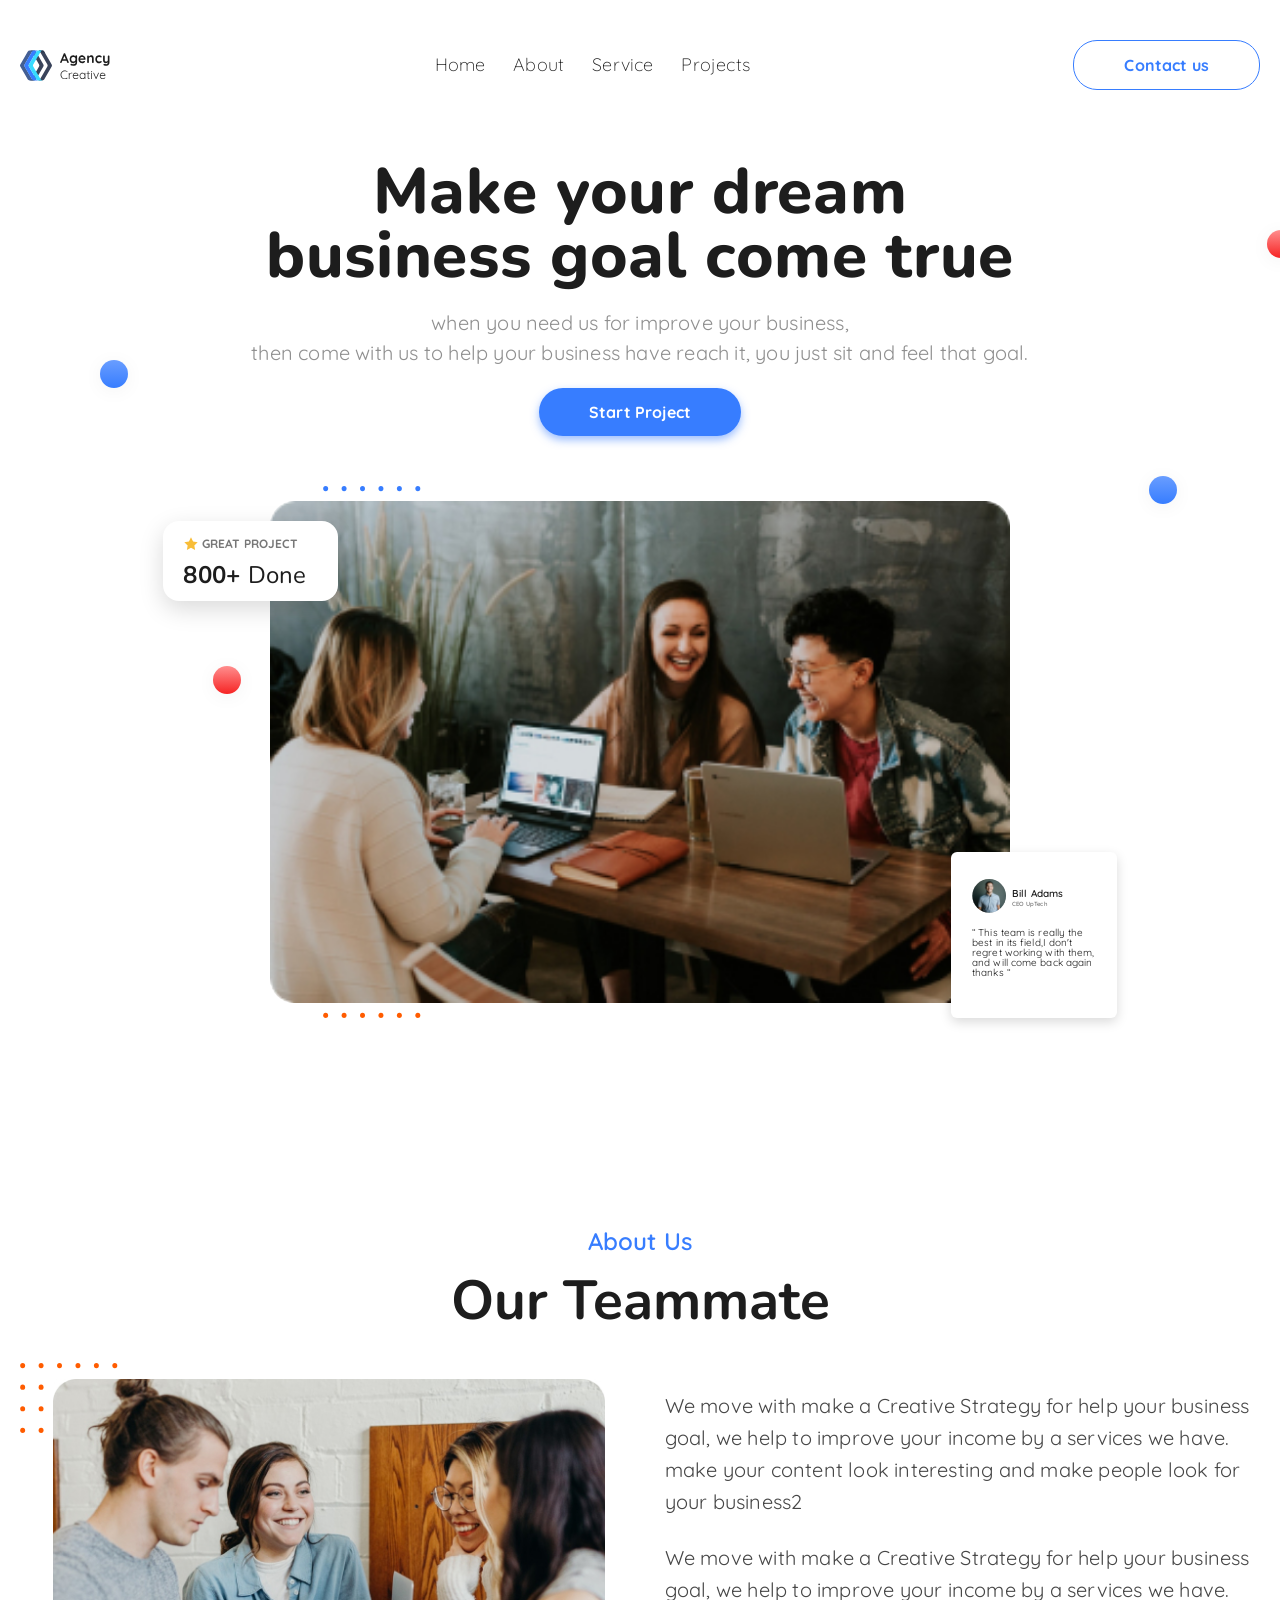
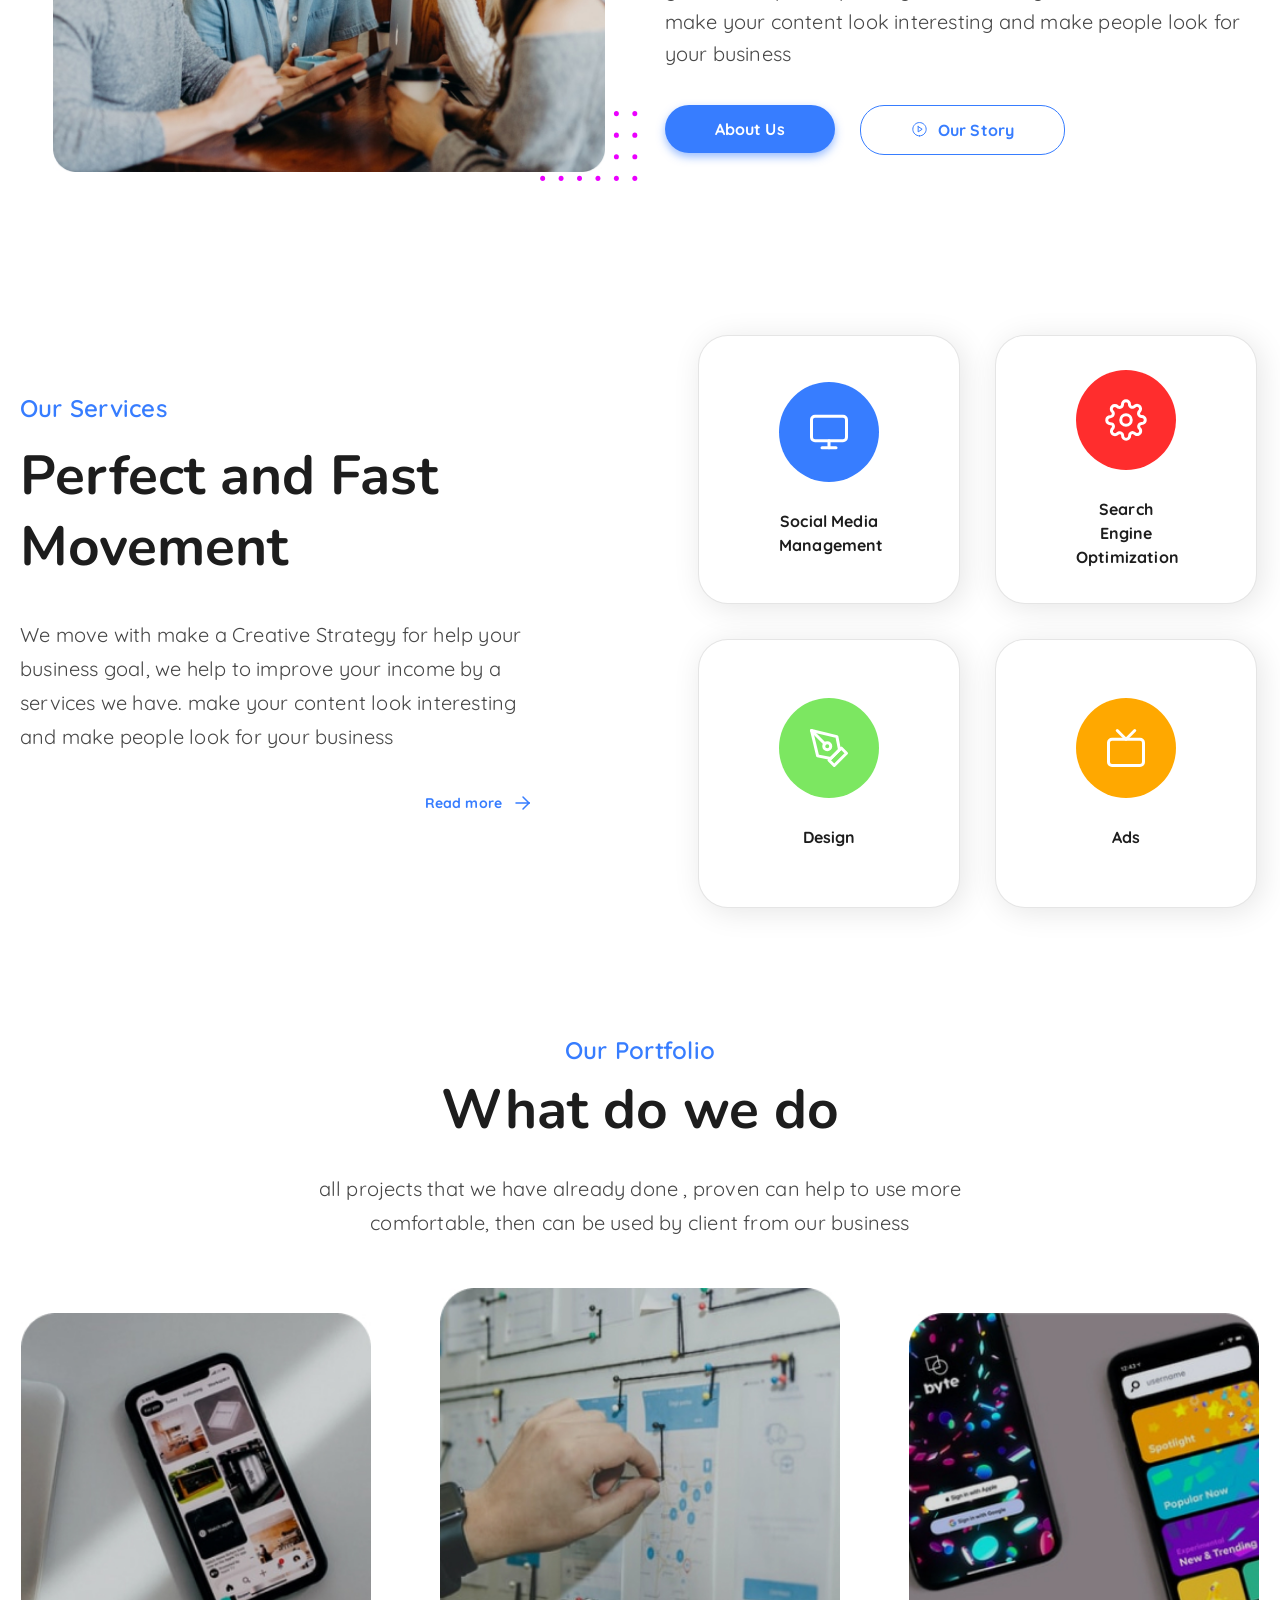
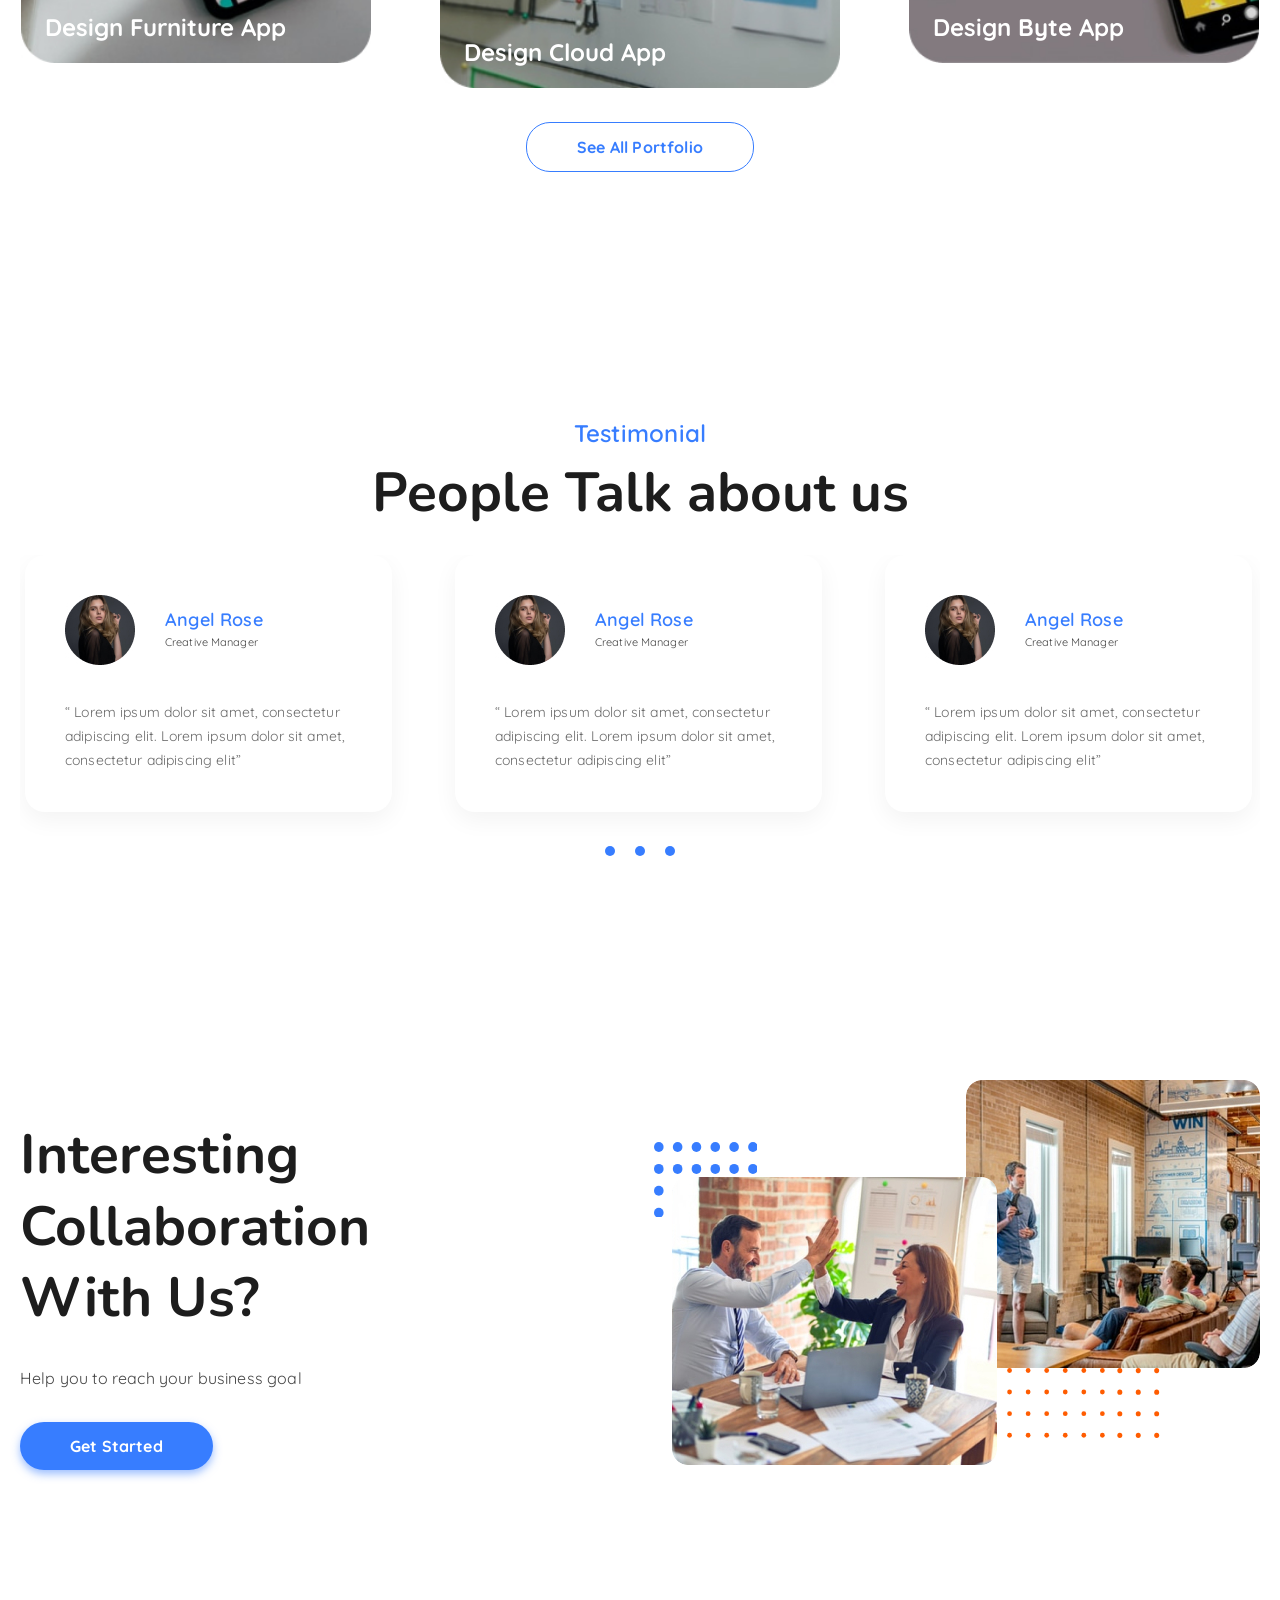
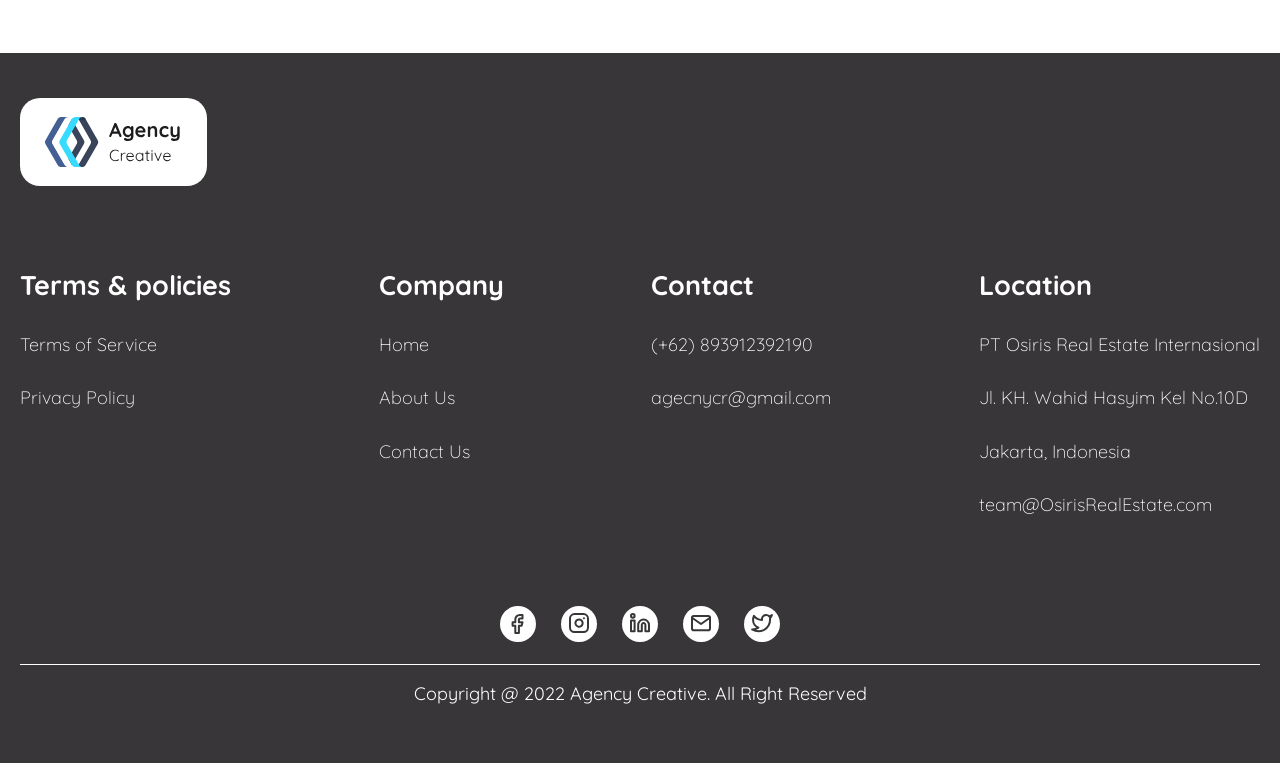
==== index.html @ cdf5159a "create web site" ====
<!doctype html>
<html lang="en">
<head>
    <meta charset="UTF-8">
    <meta name="viewport"
          content="width=device-width, user-scalable=no, initial-scale=1.0, maximum-scale=1.0, minimum-scale=1.0">
    <meta http-equiv="X-UA-Compatible" content="ie=edge">
    <title>Agency Creative</title>

    <link rel="preconnect" href="https://fonts.googleapis.com">
    <link rel="preconnect" href="https://fonts.gstatic.com" crossorigin>
    <link href="https://fonts.googleapis.com/css2?family=Nunito:ital,wght@0,200..1000;1,200..1000&family=Quicksand:wght@300..700&display=swap"
          rel="stylesheet">

    <link rel="stylesheet" href="css/owl.carousel.min.css">
    <link rel="stylesheet" href="css/owl.theme.default.min.css">

    <link rel="stylesheet" href="./css/reset.css">
    <link rel="stylesheet" href="./css/main.css">
</head>
<body>

<header class="header">
    <div class="container">

        <div class="header__content">
            <a href="#">
                <img src="images/logo.svg" alt="logo">
            </a>

            <div class="nav__menu">
                <nav class="nav">

                    <ul class="nav__list">
                        <li class="nav__item">
                            <a href="#hero" class="nav__link scroll-link">
                                Home
                            </a>
                        </li>
                        <li class="nav__item">
                            <a href="#about-us" class="nav__link scroll-link">
                                About
                            </a>
                        </li>
                        <li class="nav__item">
                            <a href="#service" class="nav__link scroll-link">
                                Service
                            </a>
                        </li>
                        <li class="nav__item">
                            <a href="#portfolio" class="nav__link scroll-link">
                                Projects
                            </a>
                        </li>
                    </ul>
                </nav>
            </div>

            <a href="#" class="menu__btn">Contact us</a>
            <div class="burger">
                <svg width="29" height="25" viewBox="0 0 29 25" fill="none" xmlns="http://www.w3.org/2000/svg">
                    <path d="M21.0027 12.7014H9.00269" stroke="#1D1D1D" stroke-width="1.7" stroke-linecap="round"
                          stroke-linejoin="round"/>
                    <path d="M24.0027 5.70142H6.00269" stroke="#1D1D1D" stroke-width="1.7" stroke-linecap="round"
                          stroke-linejoin="round"/>
                    <path d="M24.0027 19.7014H6.00269" stroke="#1D1D1D" stroke-width="1.7" stroke-linecap="round"
                          stroke-linejoin="round"/>
                </svg>
            </div>
        </div>
    </div>
</header>

<main>

    <section class="hero" id="hero">
        <div class="container">

            <div class="ball-left-1 blue-ball decor-ellipse"></div>
            <div class="ball-right-1 red-ball decor-ellipse"></div>
            <div class="hero__content">
                <h1 class="hero__title">
                    Make your dream <br> business goal come true
                </h1>

                <p class="hero__description">
                    when you need us for improve your business, <br>
                    then come with us to help your business have reach it, you just sit and feel that goal.
                </p>

                <a href="#" class="hero__btn">Start Project</a>
            </div>

            <div class="hero__image__container">

                <div class="hero__image">
                    <div class="ball-left-2 red-ball decor-ellipse"></div>
                    <div class="ball-right-2 blue-ball decor-ellipse"></div>
                    <svg class="orange__ellipses ellipses">
                        <use href="images/icon-sprite.svg#eclipses"></use>
                    </svg>

                    <svg class="blue__ellipses ellipses">
                        <use href="images/icon-sprite.svg#eclipses"></use>
                    </svg>
                    <picture>
                        <source srcset="images/hero-image-desktop.jpg" media="(min-width: 768px)">
                        <img src="images/hero-image-1.jpg" alt="hero image">
                    </picture>

                    <div class="hero__mark">
                        <div class="mark__stars">
                            <div class="mark__stars__wrapper">
                                <svg width="16" height="16" viewBox="0 0 16 16" fill="none"
                                     xmlns="http://www.w3.org/2000/svg">
                                    <path d="M7.9987 1.33325L10.0587 5.50659L14.6654 6.17992L11.332 9.42659L12.1187 14.0133L7.9987 11.8466L3.8787 14.0133L4.66536 9.42659L1.33203 6.17992L5.9387 5.50659L7.9987 1.33325Z"
                                          fill="#F8BD38"/>
                                </svg>
                            </div>
                            <p class="mark__star__text">Great Project</p>
                        </div>
                        <div class="finished__projects">
                            <p class="counter">800+ <span class="text">Done</span></p>
                        </div>
                    </div>
                    <div class="hero__comment">

                        <div class="hero__comment__header">
                            <div class="header-avatar">
                                <svg viewBox="0 0 16 16" fill="none"
                                     xmlns="http://www.w3.org/2000/svg" xmlns:xlink="http://www.w3.org/1999/xlink">
                                    <circle cx="7.83194" cy="7.72281" r="7.71084" fill="#D9D9D9"/>
                                    <circle cx="7.83194" cy="7.72281" r="7.71084" fill="url(#pattern0_1_1200)"/>
                                    <defs>
                                        <pattern id="pattern0_1_1200" patternContentUnits="objectBoundingBox" width="1"
                                                 height="1">
                                            <use xlink:href="#image0_1_1200"
                                                 transform="translate(0 -0.25) scale(0.003125)"/>
                                        </pattern>
                                        <image id="image0_1_1200" width="320" height="480"
                                               xlink:href="[data-uri]"/>
                                    </defs>
                                </svg>
                            </div>
                            <div class="comment__header__nick">
                                <h5 class="nick__name">Bill Adams</h5>
                                <p class="job__title">CEO UpTech</p>
                            </div>

                        </div>
                        <div class="hero__comment__content">
                            <p class="comment__text">
                                “ This team is really the best in its field,I don't regret working with them, and will
                                come
                                back again thanks “
                            </p>
                        </div>
                    </div>
                </div>

            </div>
        </div>
    </section>


    <section class="about-us" id="about-us">
        <div class="container">

            <h4 class="section__sub-title">About Us</h4>
            <h2 class="section__title">Our Teammate</h2>

            <div class="about-us__content">

                <div class="about-us__info">
                    <div class="about-us__description">

                        <p class="first__description">
                            We move with make a Creative Strategy for help your business goal, we help to improve your
                            income by a services we have. make your content look interesting and make people look for
                            your business2
                        </p>
                        <p class="second__description">
                            We move with make a Creative Strategy for help your business goal, we help to improve your
                            income by a services we have. make your content look interesting and make people look for
                            your business
                        </p>
                    </div>
                    <div class="about-us__buttons">

                        <a href="#" class="about-us__btn filled">About Us</a>

                        <a href="#" class="about-us__btn non-filled">
                            <svg width="17" height="17" viewBox="0 0 17 17" fill="transparent"
                                 xmlns="http://www.w3.org/2000/svg">
                                <path class="border"
                                      d="M8.4987 14.8966C12.1806 14.8966 15.1654 11.9118 15.1654 8.2299C15.1654 4.548 12.1806 1.56323 8.4987 1.56323C4.8168 1.56323 1.83203 4.548 1.83203 8.2299C1.83203 11.9118 4.8168 14.8966 8.4987 14.8966Z"
                                      stroke="#377DFF" stroke-linecap="round" stroke-linejoin="round"/>
                                <path class="triangle" d="M7.16797 5.56323L11.168 8.2299L7.16797 10.8966V5.56323Z"
                                      stroke="#377DFF"
                                      stroke-linecap="round" stroke-linejoin="round"/>
                            </svg>
                            Our Story
                        </a>

                    </div>
                </div>

                <div class="about-us__image-container">
                    <svg class="pink__ellipses ellipses">
                        <use href="images/icon-sprite.svg#eclipses"></use>
                    </svg>
                    <svg class="red__ellipses ellipses">
                        <use href="images/icon-sprite.svg#eclipses"></use>
                    </svg>
                    <img class="image" src="images/teammate.jpg" alt="Our teammate">
                </div>
            </div>
        </div>
    </section>

    <section class="service" id="service">

        <div class="container">

            <div class="service__content">
                <div class="service__info">
                    <h4 class="section__sub-title">Our Services</h4>
                    <h2 class="section__title">Perfect and Fast Movement</h2>

                    <p class="service__description">
                        We move with make a Creative Strategy for help your business goal, we help to improve your
                        income by
                        a services we have. make your content look interesting and make people look for your business
                    </p>

                    <a class="service__link">
                        Read more
                        <svg width="20" height="24" viewBox="0 0 20 24" fill="transparent"
                             xmlns="http://www.w3.org/2000/svg">
                            <path d="M11 18L17 12L11 6" stroke="#377DFF" stroke-width="1.5" stroke-linecap="round"
                                  stroke-linejoin="round"/>
                            <path d="M4 12L15 12" stroke="#377DFF" stroke-width="1.5" stroke-linecap="round"
                                  stroke-linejoin="round"/>
                            <path d="M17 12H16" stroke="#377DFF" stroke-width="2" stroke-linecap="round"
                                  stroke-linejoin="round"/>
                        </svg>
                    </a>
                </div>

                <div class="service__cards">

                    <article class="service__card">

                        <div class="card__image__container bgc-blue">
                            <svg width="42" height="42" viewBox="0 0 42 42" fill="transparent"
                                 xmlns="http://www.w3.org/2000/svg">
                                <path d="M35 5.25H7C5.067 5.25 3.5 6.817 3.5 8.75V26.25C3.5 28.183 5.067 29.75 7 29.75H35C36.933 29.75 38.5 28.183 38.5 26.25V8.75C38.5 6.817 36.933 5.25 35 5.25Z"
                                      stroke="white" stroke-width="3" stroke-linecap="round" stroke-linejoin="round"/>
                                <path d="M14 36.75H28" stroke="white" stroke-width="3" stroke-linecap="round"
                                      stroke-linejoin="round"/>
                                <path d="M21 29.75V36.75" stroke="white" stroke-width="3" stroke-linecap="round"
                                      stroke-linejoin="round"/>
                            </svg>
                        </div>
                        <h3 class="card__title">
                            Social Media Management
                        </h3>
                    </article>

                    <article class="service__card">

                        <div class="card__image__container bgc-red">
                            <svg width="42" height="42" viewBox="0 0 42 42" fill="transparent"
                                 xmlns="http://www.w3.org/2000/svg">
                                <g clip-path="url(#clip0_1_1272)">
                                    <path d="M21 26.25C23.8995 26.25 26.25 23.8995 26.25 21C26.25 18.1005 23.8995 15.75 21 15.75C18.1005 15.75 15.75 18.1005 15.75 21C15.75 23.8995 18.1005 26.25 21 26.25Z"
                                          stroke="white" stroke-width="3" stroke-linecap="round"
                                          stroke-linejoin="round"/>
                                    <path d="M33.95 26.25C33.717 26.7778 33.6476 27.3633 33.7505 27.931C33.8534 28.4987 34.1241 29.0226 34.5275 29.435L34.6325 29.54C34.9579 29.8651 35.2161 30.2511 35.3922 30.676C35.5683 31.1009 35.659 31.5563 35.659 32.0163C35.659 32.4762 35.5683 32.9316 35.3922 33.3565C35.2161 33.7814 34.9579 34.1674 34.6325 34.4925C34.3074 34.8179 33.9214 35.0761 33.4965 35.2522C33.0716 35.4283 32.6162 35.519 32.1562 35.519C31.6963 35.519 31.2409 35.4283 30.816 35.2522C30.3911 35.0761 30.0051 34.8179 29.68 34.4925L29.575 34.3875C29.1626 33.9841 28.6387 33.7134 28.071 33.6105C27.5033 33.5076 26.9178 33.577 26.39 33.81C25.8724 34.0318 25.431 34.4002 25.12 34.8697C24.8091 35.3392 24.6422 35.8894 24.64 36.4525V36.75C24.64 37.6783 24.2713 38.5685 23.6149 39.2249C22.9585 39.8813 22.0683 40.25 21.14 40.25C20.2117 40.25 19.3215 39.8813 18.6651 39.2249C18.0087 38.5685 17.64 37.6783 17.64 36.75V36.5925C17.6265 36.0133 17.439 35.4515 17.1019 34.9802C16.7648 34.509 16.2938 34.15 15.75 33.95C15.2222 33.717 14.6367 33.6476 14.069 33.7505C13.5013 33.8534 12.9774 34.1241 12.565 34.5275L12.46 34.6325C12.1349 34.9579 11.7489 35.2161 11.324 35.3922C10.8991 35.5683 10.4437 35.659 9.98375 35.659C9.5238 35.659 9.06835 35.5683 8.64346 35.3922C8.21857 35.2161 7.83256 34.9579 7.5075 34.6325C7.18208 34.3074 6.92393 33.9214 6.74779 33.4965C6.57166 33.0716 6.481 32.6162 6.481 32.1562C6.481 31.6963 6.57166 31.2409 6.74779 30.816C6.92393 30.3911 7.18208 30.0051 7.5075 29.68L7.6125 29.575C8.01594 29.1626 8.28657 28.6387 8.38951 28.071C8.49244 27.5033 8.42295 26.9178 8.19 26.39C7.96816 25.8724 7.59982 25.431 7.13031 25.12C6.66081 24.8091 6.11063 24.6422 5.5475 24.64H5.25C4.32174 24.64 3.4315 24.2713 2.77513 23.6149C2.11875 22.9585 1.75 22.0683 1.75 21.14C1.75 20.2117 2.11875 19.3215 2.77513 18.6651C3.4315 18.0087 4.32174 17.64 5.25 17.64H5.4075C5.98674 17.6265 6.54851 17.439 7.01977 17.1019C7.49104 16.7648 7.85 16.2938 8.05 15.75C8.28295 15.2222 8.35244 14.6367 8.24951 14.069C8.14657 13.5013 7.87594 12.9774 7.4725 12.565L7.3675 12.46C7.04208 12.1349 6.78393 11.7489 6.60779 11.324C6.43166 10.8991 6.341 10.4437 6.341 9.98375C6.341 9.5238 6.43166 9.06835 6.60779 8.64346C6.78393 8.21857 7.04208 7.83256 7.3675 7.5075C7.69256 7.18208 8.07857 6.92393 8.50346 6.74779C8.92835 6.57166 9.3838 6.481 9.84375 6.481C10.3037 6.481 10.7591 6.57166 11.184 6.74779C11.6089 6.92393 11.9949 7.18208 12.32 7.5075L12.425 7.6125C12.8374 8.01594 13.3613 8.28657 13.929 8.38951C14.4967 8.49244 15.0822 8.42295 15.61 8.19H15.75C16.2676 7.96816 16.709 7.59982 17.02 7.13031C17.3309 6.66081 17.4978 6.11063 17.5 5.5475V5.25C17.5 4.32174 17.8687 3.4315 18.5251 2.77513C19.1815 2.11875 20.0717 1.75 21 1.75C21.9283 1.75 22.8185 2.11875 23.4749 2.77513C24.1313 3.4315 24.5 4.32174 24.5 5.25V5.4075C24.5022 5.97063 24.6691 6.52081 24.98 6.99031C25.291 7.45982 25.7324 7.82816 26.25 8.05C26.7778 8.28295 27.3633 8.35244 27.931 8.24951C28.4987 8.14657 29.0226 7.87594 29.435 7.4725L29.54 7.3675C29.8651 7.04208 30.2511 6.78393 30.676 6.60779C31.1009 6.43166 31.5563 6.341 32.0163 6.341C32.4762 6.341 32.9316 6.43166 33.3565 6.60779C33.7814 6.78393 34.1674 7.04208 34.4925 7.3675C34.8179 7.69256 35.0761 8.07857 35.2522 8.50346C35.4283 8.92835 35.519 9.3838 35.519 9.84375C35.519 10.3037 35.4283 10.7591 35.2522 11.184C35.0761 11.6089 34.8179 11.9949 34.4925 12.32L34.3875 12.425C33.9841 12.8374 33.7134 13.3613 33.6105 13.929C33.5076 14.4967 33.577 15.0822 33.81 15.61V15.75C34.0318 16.2676 34.4002 16.709 34.8697 17.02C35.3392 17.3309 35.8894 17.4978 36.4525 17.5H36.75C37.6783 17.5 38.5685 17.8687 39.2249 18.5251C39.8813 19.1815 40.25 20.0717 40.25 21C40.25 21.9283 39.8813 22.8185 39.2249 23.4749C38.5685 24.1313 37.6783 24.5 36.75 24.5H36.5925C36.0294 24.5022 35.4792 24.6691 35.0097 24.98C34.5402 25.291 34.1718 25.7324 33.95 26.25V26.25Z"
                                          stroke="white" stroke-width="3" stroke-linecap="round"
                                          stroke-linejoin="round"/>
                                </g>
                                <defs>
                                    <clipPath id="clip0_1_1272">
                                        <rect width="42" height="42" fill="white"/>
                                    </clipPath>
                                </defs>
                            </svg>
                        </div>
                        <h3 class="card__title">
                            Search Engine Optimization
                        </h3>
                    </article>

                    <article class="service__card">

                        <div class="card__image__container bgc-green">
                            <svg width="42" height="42" viewBox="0 0 42 42" fill="transparent"
                                 xmlns="http://www.w3.org/2000/svg">
                                <path d="M21 33.25L33.25 21L38.5 26.25L26.25 38.5L21 33.25Z" stroke="white"
                                      stroke-width="3"
                                      stroke-linecap="round" stroke-linejoin="round"/>
                                <path d="M31.5 22.75L28.875 9.625L3.5 3.5L9.625 28.875L22.75 31.5L31.5 22.75Z"
                                      stroke="white" stroke-width="3" stroke-linecap="round" stroke-linejoin="round"/>
                                <path d="M3.5 3.5L16.7755 16.7755" stroke="white" stroke-width="3"
                                      stroke-linecap="round"
                                      stroke-linejoin="round"/>
                                <path d="M19.25 22.75C21.183 22.75 22.75 21.183 22.75 19.25C22.75 17.317 21.183 15.75 19.25 15.75C17.317 15.75 15.75 17.317 15.75 19.25C15.75 21.183 17.317 22.75 19.25 22.75Z"
                                      stroke="white" stroke-width="3" stroke-linecap="round" stroke-linejoin="round"/>
                            </svg>
                        </div>
                        <h3 class="card__title">
                            Design
                        </h3>
                    </article>

                    <article class="service__card">

                        <div class="card__image__container bgc-orange">
                            <svg width="42" height="42" viewBox="0 0 42 42" fill="transparent"
                                 xmlns="http://www.w3.org/2000/svg">
                                <path d="M35 12.25H7C5.067 12.25 3.5 13.817 3.5 15.75V35C3.5 36.933 5.067 38.5 7 38.5H35C36.933 38.5 38.5 36.933 38.5 35V15.75C38.5 13.817 36.933 12.25 35 12.25Z"
                                      stroke="white" stroke-width="3" stroke-linecap="round" stroke-linejoin="round"/>
                                <path d="M29.75 3.5L21 12.25L12.25 3.5" stroke="white" stroke-width="3"
                                      stroke-linecap="round" stroke-linejoin="round"/>
                            </svg>
                        </div>
                        <h3 class="card__title">
                            Ads
                        </h3>
                    </article>

                </div>

            </div>
        </div>
    </section>


    <section class="portfolio" id="portfolio">

        <svg class="ellipse__top ellipses">
            <use href="images/icon-sprite.svg#eclipses"></use>
        </svg>

        <svg class="ellipse__middle ellipses">
            <use href="images/icon-sprite.svg#eclipses"></use>
        </svg>

        <div class="container">

            <h4 class="section__sub-title">Our Portfolio</h4>
            <h2 class="section__title">What do we do</h2>

            <p class="portfolio__description">
                all projects that we have already done , proven can help to use more comfortable, then can be used by
                client from our business
            </p>


            <ul class="portfolio__cards">

                <li class="portfolio__card__item">
                    <article class="portfolio__card">
                        <img class="card__image" src="images/furniture-app.jpg" alt="Furniture app">
                        <h4 class="card__title">Design Furniture App</h4>
                    </article>
                </li>
                <li class="portfolio__card__item active">
                    <article class="portfolio__card">
                        <img class="card__image" src="images/cloud-app.jpg" alt="Cloud app">
                        <h4 class="card__title">Design Cloud App</h4>
                    </article>
                </li>
                <li class="portfolio__card__item">
                    <article class="portfolio__card">
                        <img class="card__image" src="images/byte-app.jpg" alt="Byte app">
                        <h4 class="card__title">Design Byte App</h4>
                    </article>
                </li>
            </ul>

            <div class="portfolio__btn__wrapper">
                <a href="#" class="portfolio__btn-addition">See All Portfolio</a>
            </div>
        </div>
    </section>

    <section class="testimonial" id="testimonial">

        <svg class="ellipse__top ellipses">
            <use href="images/icon-sprite.svg#eclipses"></use>
        </svg>

        <svg class="ellipse__bottom ellipses">
            <use href="images/icon-sprite.svg#eclipses"></use>
        </svg>
        <div class="container">
            <h4 class="section__sub-title">Testimonial</h4>
            <h2 class="section__title">People Talk about us</h2>

            <div class="testimonial__cards owl-carousel">

                <article class="testimonial__card">

                    <div class="card__header">
                        <div class="header__image">
                            <img src="images/testimonial-avatar.jpg" alt="testimonial avatar">
                        </div>
                        <div class="header__info">

                            <h3 class="header__title">Angel Rose</h3>
                            <p class="job__title">Creative Manager</p>
                        </div>
                    </div>

                    <div class="card__content">
                        <p class="card__description">
                            “ Lorem ipsum dolor sit amet, consectetur adipiscing elit. Lorem ipsum dolor sit amet,
                            consectetur adipiscing elit”
                        </p>
                    </div>
                </article>
                <article class="testimonial__card">

                    <div class="card__header">
                        <div class="header__image">
                            <img src="images/testimonial-avatar.jpg" alt="testimonial avatar">
                        </div>
                        <div class="header__info">

                            <h3 class="header__title">Angel Rose</h3>
                            <p class="job__title">Creative Manager</p>
                        </div>
                    </div>

                    <div class="card__content">
                        <p class="card__description">
                            “ Lorem ipsum dolor sit amet, consectetur adipiscing elit. Lorem ipsum dolor sit amet,
                            consectetur adipiscing elit”
                        </p>
                    </div>
                </article>
                <article class="testimonial__card">

                    <div class="card__header">
                        <div class="header__image">
                            <img src="images/testimonial-avatar.jpg" alt="testimonial avatar">
                        </div>
                        <div class="header__info">

                            <h3 class="header__title">Angel Rose</h3>
                            <p class="job__title">Creative Manager</p>
                        </div>
                    </div>

                    <div class="card__content">
                        <p class="card__description">
                            “ Lorem ipsum dolor sit amet, consectetur adipiscing elit. Lorem ipsum dolor sit amet,
                            consectetur adipiscing elit”
                        </p>
                    </div>
                </article>
                <article class="testimonial__card">

                    <div class="card__header">
                        <div class="header__image">
                            <img src="images/testimonial-avatar.jpg" alt="testimonial avatar">
                        </div>
                        <div class="header__info">

                            <h3 class="header__title">Angel Rose</h3>
                            <p class="job__title">Creative Manager</p>
                        </div>
                    </div>

                    <div class="card__content">
                        <p class="card__description">
                            “ Lorem ipsum dolor sit amet, consectetur adipiscing elit. Lorem ipsum dolor sit amet,
                            consectetur adipiscing elit”
                        </p>
                    </div>
                </article>
                <article class="testimonial__card">

                    <div class="card__header">
                        <div class="header__image">
                            <img src="images/testimonial-avatar.jpg" alt="testimonial avatar">
                        </div>
                        <div class="header__info">

                            <h3 class="header__title">Angel Rose</h3>
                            <p class="job__title">Creative Manager</p>
                        </div>
                    </div>

                    <div class="card__content">
                        <p class="card__description">
                            “ Lorem ipsum dolor sit amet, consectetur adipiscing elit. Lorem ipsum dolor sit amet,
                            consectetur adipiscing elit”
                        </p>
                    </div>
                </article>
                <article class="testimonial__card">

                    <div class="card__header">
                        <div class="header__image">
                            <img src="images/testimonial-avatar.jpg" alt="testimonial avatar">
                        </div>
                        <div class="header__info">

                            <h3 class="header__title">Angel Rose</h3>
                            <p class="job__title">Creative Manager</p>
                        </div>
                    </div>

                    <div class="card__content">
                        <p class="card__description">
                            “ Lorem ipsum dolor sit amet, consectetur adipiscing elit. Lorem ipsum dolor sit amet,
                            consectetur adipiscing elit”
                        </p>
                    </div>
                </article>
                <article class="testimonial__card">

                    <div class="card__header">
                        <div class="header__image">
                            <img src="images/testimonial-avatar.jpg" alt="testimonial avatar">
                        </div>
                        <div class="header__info">

                            <h3 class="header__title">Angel Rose</h3>
                            <p class="job__title">Creative Manager</p>
                        </div>
                    </div>

                    <div class="card__content">
                        <p class="card__description">
                            “ Lorem ipsum dolor sit amet, consectetur adipiscing elit. Lorem ipsum dolor sit amet,
                            consectetur adipiscing elit”
                        </p>
                    </div>
                </article>
            </div>
        </div>
    </section>

    <section class="collaboration" id="collaboration">
        <div class="container">

            <div class="collaboration__content">
                <div class="collaboration__images">
                    <div class="collaboration__wrapper collaboration__wrapper-1">
                        <div class="image__wrapper wrapper-1">
                            <svg class="blue__ellipses ellipses">-
                                <use href="images/icon-sprite.svg#eclipses-6-bold"></use>
                            </svg>
                            <img class="image" src="images/collaboration-1.jpg"
                                 alt="Collaboration image 1">
                        </div>
                    </div>

                    <div class="collaboration__wrapper collaboration__wrapper-2">

                        <div class="image__wrapper wrapper-2">
                            <svg class="orange__ellipses ellipses">
                                <use href="images/icon-sprite.svg#eclipses-12"></use>
                            </svg>
                            <img class="image" src="images/collaboration-2.jpg"
                                 alt="collaboration image 2">
                        </div>
                    </div>
                </div>

                <div class="collaboration__info">
                    <h2 class="collaboration__title">Interesting Collaboration With Us?</h2>
                    <p class="collaboration__text">Help you to reach your business goal</p>

                    <div class="btn__wrapper">
                        <a class="collaboration__btn" href="#">Get Started</a>
                    </div>
                </div>
            </div>
        </div>
    </section>


    <footer class="footer">
        <div class="container">

            <div class="footer__content">
                <div class="footer-logo__container">
                    <a class="footer-logo" href="#">
                        <svg class="logo-img">
                            <use href="images/icon-sprite.svg#footer-logo"></use>
                        </svg>
                    </a>
                </div>

                <div class="footer-navigations">

                    <div class="footer-navigation">
                        <h4 class="footer-navigation__title">Terms & policies</h4>
                        <ul class="footer-navigation__list">
                            <li class="footer-navigation__item">
                                <a class="footer-navigation__link">
                                    Terms of Service
                                </a>
                            </li>
                            <li class="footer-navigation__item">
                                <a class="footer-navigation__link">
                                    Privacy Policy
                                </a>
                            </li>
                        </ul>
                    </div>

                    <div class="footer-navigation">
                        <h4 class="footer-navigation__title">Company</h4>
                        <ul class="footer-navigation__list">
                            <li class="footer-navigation__item">
                                <a class="footer-navigation__link" href="#">
                                    Home
                                </a>
                            </li>
                            <li class="footer-navigation__item">
                                <a class="footer-navigation__link" href="#">
                                    About Us
                                </a>
                            </li>
                            <li class="footer-navigation__item">
                                <a class="footer-navigation__link" href="#">
                                    Contact Us
                                </a>
                            </li>
                        </ul>
                    </div>

                    <div class="footer-navigation">
                        <h4 class="footer-navigation__title">Contact</h4>
                        <ul class="footer-navigation__list">
                            <li class="footer-navigation__item">
                                <a class="footer-navigation__link" href="tel:+62893912392190">
                                    (+62) 893912392190
                                </a>
                            </li>
                            <li class="footer-navigation__item">
                                <a class="footer-navigation__link" href="mailto:agecnycr@gmail.com">
                                    agecnycr@gmail.com
                                </a>
                            </li>
                        </ul>
                    </div>

                    <div class="footer-navigation">
                        <h4 class="footer-navigation__title">Location</h4>
                        <ul class="footer-navigation__list">
                            <li class="footer-navigation__item">
                                <a class="footer-navigation__link" href="#">
                                    PT Osiris Real Estate Internasional
                                </a>
                            </li>
                            <li class="footer-navigation__item">
                                <a class="footer-navigation__link" href="#">
                                    Jl. KH. Wahid Hasyim Kel No.10D
                                </a>
                            </li>
                            <li class="footer-navigation__item">
                                <a class="footer-navigation__link" href="#">
                                    Jakarta, Indonesia
                                </a>
                            </li>
                            <li class="footer-navigation__item">
                                <a class="footer-navigation__link" href="mailto:ateam@OsirisRealEstate.com">
                                    team@OsirisRealEstate.com
                                </a>
                            </li>
                        </ul>
                    </div>
                </div>

                <ul class="social-items">
                    <li class="social-item">
                        <a class="social-item__link" href="#">
                            <svg class="social-item__image">
                                <use href="images/icon-sprite.svg#facebook"></use>
                            </svg>
                        </a>
                    </li>

                    <li class="social-item">
                        <a class="social-item__link" href="#">
                            <svg class="social-item__image">
                                <use href="images/icon-sprite.svg#instagram"></use>
                            </svg>
                        </a>
                    </li>

                    <li class="social-item">
                        <a class="social-item__link" href="#">
                            <svg class="social-item__image">
                                <use href="images/icon-sprite.svg#linkedin"></use>
                            </svg>
                        </a>
                    </li>

                    <li class="social-item">
                        <a class="social-item__link" href="#">
                            <svg class="social-item__image">
                                <use href="images/icon-sprite.svg#g-mail"></use>
                            </svg>
                        </a>
                    </li>

                    <li class="social-item">
                        <a class="social-item__link" href="#">
                            <svg class="social-item__image">
                                <use href="images/icon-sprite.svg#twitter"></use>
                            </svg>
                        </a>
                    </li>
                </ul>
            </div>
        </div>
        <p class="copy-right">Copyright @ 2022 Agency Creative. All Right Reserved</p>
    </footer>
</main>

<script src="https://code.jquery.com/jquery-3.7.1.js" integrity="sha256-eKhayi8LEQwp4NKxN+CfCh+3qOVUtJn3QNZ0TciWLP4="
        crossorigin="anonymous"></script>
<script src="js/owl.carousel.min.js"></script>

<script src="js/main.js"></script>
</body>
</html>
---- css/main.css ----
:root {
  --main-grey-color: #464646;
  font-family: "Quicksand", sans-serif;
  font-style: normal;
  font-weight: 400;
  font-size: 1rem;
}

* {
  box-sizing: border-box;
  margin: 0;
  padding: 0;
}

a {
  cursor: pointer;
  text-decoration: none;
}

button {
  cursor: pointer;
}

body {
  color: var(--main-grey-color);
}

img {
  display: block;
  width: 100%;
}

.container {
  margin: 0 25px;
}
@media screen and (max-width: 374px) {
  .container {
    margin: 0 20px;
  }
}
@media screen and (min-width: 1200px) {
  .container {
    max-width: 1240px;
    margin: 0 auto;
  }
}

.section__sub-title {
  font-family: "Quicksand", sans-serif;
  font-weight: 600;
  font-size: 14px;
  letter-spacing: 0.01em;
  color: #377dff;
  text-align: center;
  margin-bottom: 10px;
}
@media screen and (min-width: 768px) {
  .section__sub-title {
    font-size: 24px;
    line-height: 100%;
    margin-bottom: 20px;
  }
}

.section__title {
  font-family: "Nunito", sans-serif;
  font-weight: 700;
  font-size: 24px;
  letter-spacing: 0;
  text-align: center;
  color: #1d1d1d;
  margin-bottom: 35px;
}
@media screen and (min-width: 768px) {
  .section__title {
    font-size: 55px;
  }
}

.bgc-blue {
  background-color: #377DFF;
}

.bgc-red {
  background-color: #FF2D2D;
}

.bgc-green {
  background-color: #7CE761;
}

.bgc-orange {
  background-color: #FFA800;
}

.decor-ellipse {
  width: 31px;
  height: 31px;
  position: absolute;
  border-radius: 100%;
  box-shadow: 0 3px 20px 0 rgba(0, 0, 0, 0.05);
}

.blue-ball {
  background-image: linear-gradient(180deg, rgba(68, 133, 255, 0.8) 0%, #377dff 100%);
}

.red-ball {
  background-image: linear-gradient(180deg, #ff8e8e 0%, #f62424 100%);
}

.header {
  margin-bottom: 70px;
}
.header .container {
  padding-top: 40px;
}
.header .header__content {
  display: flex;
  align-items: center;
  justify-content: space-between;
  position: relative;
}
.header .header__content .nav__menu {
  top: 120%;
  width: 100%;
  position: absolute;
  transform: translateX(-130%);
  transition: 1s ease;
  background: #fff;
  z-index: 5;
  padding: 20px;
  box-shadow: 0 8px 24px 0 rgba(0, 0, 0, 0.05);
  border-radius: 16px;
}
.header .header__content .nav__menu .nav__list {
  width: 100%;
  display: flex;
  justify-content: center;
  flex-direction: column;
  gap: 1.125rem;
}
.header .header__content .nav__menu .nav__list .nav__item {
  position: relative;
  display: inline-flex;
  justify-content: center;
}
.header .header__content .nav__menu .nav__list .nav__item::after {
  left: 0;
  content: "";
  display: block;
  position: absolute;
  width: 0;
  background-color: #1d1d1d;
  height: 3px;
  transition: 0.4s;
  margin-top: 35px;
}
.header .header__content .nav__menu .nav__list .nav__item:hover::after {
  width: 100%;
}
.header .header__content .nav__menu .nav__list .nav__item .nav__link {
  padding: 5px;
  font-size: 1.125rem;
  font-weight: 1.33333;
  text-transform: capitalize;
  color: #1d1d1d;
  letter-spacing: 0.01em;
}
.header .header__content .nav__menu.active {
  transform: translateX(0);
}
.header .header__content .nav {
  display: flex;
  flex-direction: column;
  align-items: center;
  justify-content: center;
}
.header .header__content .menu__btn {
  display: none;
}

@media screen and (min-width: 768px) {
  .header .header__content {
    gap: 50px;
  }
  .header .header__content .nav__menu {
    width: inherit;
    padding: 0;
    position: relative;
    transform: translateX(0);
    box-shadow: none;
  }
  .header .header__content .nav__menu .nav__list {
    gap: 1.125rem;
    flex-direction: row;
  }
  .header .header__content .menu__btn {
    display: block;
    border: 1px solid #377dff;
    border-radius: 24px;
    padding: 10px 35px;
    font-weight: 700;
    font-size: 16px;
    line-height: 1.5;
    letter-spacing: 0.01em;
    color: #377dff;
    transition: 0.7s;
  }
  .header .header__content .menu__btn:hover {
    color: #fff;
    background-color: #377dff;
  }
  .header .header__content .burger {
    display: none;
  }
}
@media screen and (min-width: 768px) and (min-width: 1140px) {
  .header .header__content .menu__btn {
    padding: 12px 50px;
  }
}
.hero {
  margin-bottom: 100px;
}
.hero .decor-ellipse {
  width: 28px;
  height: 28px;
}
.hero .ball-left-1 {
  top: 330px;
  left: -8px;
}
.hero .ball-right-1 {
  top: 150px;
  right: -15px;
}
.hero__content {
  display: flex;
  flex-direction: column;
  align-items: center;
  gap: 20px;
  justify-content: center;
  margin-bottom: 50px;
}
.hero__title {
  font-family: "Nunito", sans-serif;
  font-size: 1.75rem;
  font-weight: 800;
  letter-spacing: 0.01em;
  text-align: center;
  color: #1d1d1d;
}
.hero__description {
  max-width: 340px;
  font-size: 14px;
  line-height: 1.71429;
  letter-spacing: 0.01em;
  text-align: center;
  color: #464646;
  opacity: 0.6;
}
.hero__btn {
  font-weight: 700;
  font-size: 12px;
  line-height: 1.5;
  letter-spacing: 0.01em;
  color: #fff;
  padding: 10px 35px;
  border-radius: 24px;
  box-shadow: 0 4px 8px 0 rgba(55, 125, 255, 0.5);
  background-color: #377dff;
  transition: all 0.7s;
}
.hero__btn:hover {
  color: #377dff;
  background-color: #fff;
}
.hero .hero__image__container .ellipses {
  max-width: 98px;
  height: 70px;
  position: absolute;
  z-index: -1;
}
.hero .hero__image__container .orange__ellipses {
  top: 0;
  right: 0;
  fill: #FF5C00;
}
.hero .hero__image__container .blue__ellipses {
  bottom: 0;
  left: 0;
  fill: #377DFF;
}
.hero .hero__image__container .hero__image {
  margin: 0 auto;
  max-width: 740px;
  position: relative;
  padding: 15px;
}
.hero .hero__image__container .hero__image .hero__mark {
  top: 0;
  left: 0;
  position: absolute;
  font-family: "Nunito", sans-serif;
  padding: 8px 19px 9px 13px;
  border-radius: 6px;
  width: 99px;
  height: 53px;
  box-shadow: 0 8px 24px 0 rgba(0, 0, 0, 0.15);
  background: #fff;
}
.hero .hero__image__container .hero__image .hero__mark .mark__stars {
  display: flex;
  align-items: center;
  gap: 3px;
  margin-bottom: 4px;
}
.hero .hero__image__container .hero__image .hero__mark .mark__stars .mark__stars__wrapper {
  display: flex;
}
.hero .hero__image__container .hero__image .hero__mark .mark__star__text {
  font-family: "Quicksand", sans-serif;
  font-weight: 700;
  font-size: 6px;
  letter-spacing: 0.01em;
  text-transform: uppercase;
  text-align: center;
  color: #1d1d1d;
  opacity: 0.6;
}
.hero .hero__image__container .hero__image .hero__mark .finished__projects .counter {
  font-weight: 700;
  font-size: 12px;
  letter-spacing: 0.01em;
  text-align: center;
  color: #1d1d1d;
}
.hero .hero__image__container .hero__image .hero__mark .finished__projects .text {
  font-weight: 400;
}
.hero .hero__image__container .hero__image .hero__comment {
  padding: 13px 10px 10px 10px;
  max-width: 80px;
  border-radius: 6px;
  box-shadow: 0 4px 12px 0 rgba(0, 0, 0, 0.15);
  background: #fff;
  position: absolute;
  bottom: 0;
  right: 0;
}
.hero .hero__image__container .hero__image .hero__comment .hero__comment__header {
  display: flex;
  align-items: center;
  gap: 5px;
  margin-bottom: 6px;
}
.hero .hero__image__container .hero__image .hero__comment .hero__comment__header .header-avatar svg {
  width: 16px;
  height: 16px;
}
.hero .hero__image__container .hero__image .hero__comment .hero__comment__header .comment__header__nick .nick__name {
  font-weight: 600;
  font-size: 5px;
  letter-spacing: 0.01em;
  color: #1d1d1d;
  margin-bottom: 1px;
}
.hero .hero__image__container .hero__image .hero__comment .hero__comment__header .comment__header__nick .job__title {
  font-weight: 600;
  font-size: 3px;
  letter-spacing: 0.01em;
  color: #1d1d1d;
  opacity: 0.6;
}
.hero .hero__image__container .hero__image .hero__comment .hero__comment__content .comment__text {
  font-weight: 400;
  font-size: 5px;
  letter-spacing: 0.01em;
  color: #1d1d1d;
}

@media screen and (min-width: 768px) {
  .hero {
    margin-bottom: 211px;
  }
  .hero .hero__title {
    font-weight: 800;
    font-size: 64px;
    letter-spacing: 0.01em;
  }
  .hero .hero__description {
    max-width: 780px;
    font-size: 20px;
    line-height: 1.5;
    letter-spacing: 0.01em;
  }
  .hero__btn {
    font-size: 16px;
    padding: 12px 50px;
  }
  .hero .hero__image__container {
    margin-bottom: 100px;
  }
  .hero .hero__image__container .ellipses {
    max-width: 98px;
    height: 70px;
    position: absolute;
    z-index: -1;
  }
  .hero .hero__image__container .orange__ellipses {
    left: 160px;
    top: inherit;
    bottom: 0;
    fill: #FF5C00;
  }
  .hero .hero__image__container .blue__ellipses {
    top: 0;
    left: 160px;
    fill: #377DFF;
  }
  .hero .hero__image__container .hero__image {
    margin: 0 auto;
    max-width: 740px;
    position: relative;
    padding: 15px;
  }
  .hero .hero__image__container .hero__image img {
    border-radius: 24px;
  }
  .hero .hero__image__container .hero__image .hero__mark {
    top: 35px;
    left: 0;
    border-radius: 16px;
    position: absolute;
    padding: 15px 31px 16px 20px;
    height: 80px;
    width: 175px;
  }
  .hero .hero__image__container .hero__image .hero__mark .mark__stars {
    display: flex;
    align-items: center;
    gap: 3px;
    margin-bottom: 11px;
  }
  .hero .hero__image__container .hero__image .hero__mark .mark__stars .mark__stars__wrapper {
    display: flex;
  }
  .hero .hero__image__container .hero__image .hero__mark .mark__star__text {
    font-size: 12px;
  }
  .hero .hero__image__container .hero__image .hero__mark .finished__projects .counter {
    font-size: 24px;
  }
  .hero .hero__image__container .hero__image .hero__comment {
    padding: 27px 20px 25px 21px;
    min-width: 166px;
    height: 166px;
    bottom: 0;
    right: 0;
  }
  .hero .hero__image__container .hero__image .hero__comment .hero__comment__header {
    display: flex;
    align-items: center;
    gap: 5px;
    margin-bottom: 12px;
  }
  .hero .hero__image__container .hero__image .hero__comment .hero__comment__header .header-avatar svg {
    width: 35px;
    height: 35px;
  }
  .hero .hero__image__container .hero__image .hero__comment .hero__comment__header .comment__header__nick .nick__name {
    font-weight: 600;
    font-size: 10px;
    letter-spacing: 0.01em;
    margin-bottom: 2px;
  }
  .hero .hero__image__container .hero__image .hero__comment .hero__comment__header .comment__header__nick .job__title {
    font-weight: 600;
    font-size: 6px;
    letter-spacing: 0.01em;
  }
  .hero .hero__image__container .hero__image .hero__comment .hero__comment__content .comment__text {
    max-width: 125px;
    font-size: 10px;
    letter-spacing: 0.01em;
  }
}
@media screen and (min-width: 1140px) {
  .hero {
    position: relative;
  }
  .hero .ball-left-1 {
    top: 200px;
    left: 100px;
  }
  .hero .ball-right-1 {
    top: 70px;
    right: -15px;
  }
  .hero .ball-right-2 {
    top: -10px;
    right: -60px;
  }
  .hero .hero__image__container .hero__image {
    position: relative;
    max-width: 954px;
    padding: 15px 107px;
  }
  .hero .hero__image__container .hero__image .ball-left-2 {
    top: 180px;
    left: 50px;
    z-index: 100;
  }
}
.service {
  margin-bottom: 75px;
}
.service__content {
  display: flex;
  flex-direction: column;
  gap: 23px;
}
.service__info {
  display: flex;
  align-items: center;
  flex-direction: column;
  justify-content: center;
}
.service__description {
  font-weight: 400;
  font-size: 14px;
  line-height: 1.71429;
  letter-spacing: 0.01em;
  text-align: center;
  color: #464646;
  margin-bottom: 5px;
}
.service__link {
  display: inline-flex;
  align-items: center;
  gap: 10px;
  font-weight: 700;
  font-size: 14px;
  letter-spacing: 0.01em;
  color: #377dff;
}
.service__cards {
  display: flex;
  gap: 35px;
  align-items: center;
  flex-direction: column;
  justify-content: center;
}
.service__cards .service__card {
  display: flex;
  align-items: center;
  flex-direction: column;
  justify-content: center;
  width: 262px;
  height: 269px;
  border: 1px solid rgba(0, 0, 0, 0.1);
  border-radius: 30px;
  box-shadow: 4px 4px 30px 0 rgba(0, 0, 0, 0.1);
  background: #fff;
  transition: 0.7s;
}
.service__cards .service__card:hover {
  transform: scale(1.1);
}
.service__cards .service__card .card__image__container {
  display: flex;
  justify-content: center;
  align-items: center;
  border-radius: 100%;
  width: 100px;
  height: 100px;
  margin-bottom: 27px;
}
.service__cards .service__card .card__title {
  max-width: 100px;
  font-weight: 700;
  line-height: 1.5;
  letter-spacing: 0.01em;
  text-align: center;
  color: #1d1d1d;
}

@media screen and (min-width: 768px) {
  .service {
    margin-bottom: 130px;
  }
  .service__content {
    display: flex;
    flex-direction: row;
    justify-content: space-between;
  }
  .service__info {
    order: 1;
    align-items: flex-start;
    max-width: 512px;
    margin-bottom: 32px;
  }
  .service__info .section__sub-title {
    text-align: left;
  }
  .service__info .section__title {
    font-weight: 700;
    font-size: 55px;
    line-height: 1.3;
    letter-spacing: 0;
    text-align: left;
  }
  .service__info .service__description {
    font-weight: 400;
    font-size: 20px;
    text-align: left;
    margin-bottom: 36px;
  }
  .service__info .service__link {
    align-self: flex-end;
  }
  .service__cards {
    order: 2;
    max-width: 565px;
    display: flex;
    flex-direction: row;
    flex-wrap: wrap;
  }
}
@media screen and (max-width: 1140px) {
  .service__content {
    flex-direction: column;
    justify-content: center;
    align-items: center;
  }
}
.about-us {
  margin-bottom: 100px;
}
.about-us__info {
  margin-bottom: 50px;
}
.about-us__description {
  max-width: 610px;
  margin: 0 auto 35px;
}
.about-us__description p {
  font-weight: 400;
  font-size: 14px;
  text-align: center;
  line-height: 1.71429;
  letter-spacing: 0.01em;
  color: #464646;
}
.about-us__description .first__description {
  margin-bottom: 10px;
}
.about-us__buttons {
  display: flex;
  align-items: flex-start;
  justify-content: space-around;
  flex-direction: row;
  gap: 35px;
}
.about-us__buttons .about-us__btn {
  font-weight: 700;
  font-size: 12px;
  line-height: 1.5;
  letter-spacing: 0.01em;
  border-radius: 24px;
  padding: 10px 20px;
  transition: 0.7s;
}
.about-us__buttons .filled {
  box-shadow: 0 4px 8px 0 rgba(55, 125, 255, 0.5);
  background: #377dff;
  color: #ffffff;
}
.about-us__buttons .filled:hover {
  color: #377dff;
  background-color: #fff;
}
.about-us__buttons .non-filled {
  display: inline-flex;
  align-items: center;
  justify-content: center;
  flex-direction: row;
  gap: 10px;
  border: 0.7px solid #377dff;
  color: #377dff;
}
.about-us__buttons .non-filled:hover {
  color: #fff;
  background-color: #377dff;
}
.about-us__buttons .non-filled:hover svg {
  fill: #377dff;
}
.about-us__buttons .non-filled:hover .border {
  stroke: #ffffff;
}
.about-us__buttons .non-filled:hover .triangle {
  stroke: #ffffff;
}
.about-us__image-container {
  max-width: 340px;
  padding-top: 16px;
  margin: 0 auto;
  position: relative;
}
.about-us__image-container .ellipses {
  width: 98px;
  height: 70px;
  position: absolute;
  z-index: -1;
}
.about-us__image-container .pink__ellipses {
  fill: #EB00FF;
  top: 0;
  left: 0;
}
.about-us__image-container .red__ellipses {
  display: none;
}
.about-us__image-container img {
  margin: 0 auto;
  width: 100%;
}

@media screen and (min-width: 380px) {
  .about-us__buttons .about-us__btn {
    padding: 10px 35px;
  }
}
@media screen and (min-width: 768px) {
  .about-us {
    margin-bottom: 154px;
  }
  .about-us__content {
    display: flex;
    gap: 27px;
  }
  .about-us__info {
    order: 2;
    align-self: center;
    margin-bottom: 0;
  }
  .about-us__description p {
    text-align: left;
    font-size: 20px;
    line-height: 1.6;
  }
  .about-us__description .first__description {
    margin-bottom: 24px;
  }
  .about-us__buttons {
    gap: 25px;
    justify-content: flex-start;
  }
  .about-us__buttons .about-us__btn {
    font-size: 16px;
    padding: 12px 50px;
  }
  .about-us__image-container {
    max-width: 631px;
    padding: 16px 33px 9px 33px;
    align-self: flex-start;
  }
  .about-us__image-container .pink__ellipses {
    top: inherit;
    left: inherit;
    bottom: 0;
    right: 0;
  }
  .about-us__image-container .red__ellipses {
    top: 0;
    left: 0;
    fill: #FF5C00;
    display: block;
  }
}
@media screen and (max-width: 1145px) {
  .about-us__content {
    flex-direction: column;
    align-items: center;
    justify-content: center;
  }
  .about-us__buttons {
    justify-content: space-around;
  }
}
.portfolio {
  padding-bottom: 53px;
  margin-bottom: 51px;
}
.portfolio .ellipses {
  display: none;
}
.portfolio__description {
  font-weight: 400;
  font-size: 14px;
  line-height: 1.71429;
  letter-spacing: 0.01em;
  text-align: center;
  color: #464646;
  margin-bottom: 35px;
}
.portfolio__cards {
  display: flex;
  gap: 55px;
  flex-direction: column;
  align-items: center;
  justify-content: center;
  margin-bottom: 50px;
}
.portfolio__cards .portfolio__card__item {
  display: flex;
  justify-content: center;
}
.portfolio__cards .portfolio__card__item.active .portfolio__card {
  width: 340px;
  height: 338px;
}
.portfolio__cards .portfolio__card {
  display: flex;
  flex-direction: column;
  align-items: flex-start;
  justify-content: flex-end;
  width: 300px;
  height: 300px;
  position: relative;
  border-radius: 30px;
  padding: 0 31px 24px 24px;
  transition: 1s;
}
.portfolio__cards .portfolio__card .card__image {
  top: 0;
  left: 0;
  width: 100%;
  height: 100%;
  z-index: -1;
  position: absolute;
}
.portfolio__cards .portfolio__card .card__title {
  font-weight: 700;
  font-size: 24px;
  line-height: 1;
  letter-spacing: 0;
  color: #fff;
}
.portfolio__btn__wrapper {
  display: flex;
  justify-content: center;
}
.portfolio__btn-addition {
  border: 1px solid #377dff;
  border-radius: 24px;
  padding: 10px 35px;
  font-weight: 700;
  font-size: 16px;
  line-height: 1.5;
  letter-spacing: 0.01em;
  color: #377dff;
  transition: 0.7s;
}
.portfolio__btn-addition:hover {
  color: #fff;
  background-color: #377dff;
}

@media screen and (max-width: 374px) {
  .portfolio__cards .portfolio__card__item.active .portfolio__card {
    width: 250px;
    height: 250px;
  }
  .portfolio__cards .portfolio__card__item .portfolio__card {
    width: 200px;
    height: 200px;
  }
}
@media screen and (min-width: 768px) {
  .portfolio {
    margin-bottom: 196px;
  }
  .portfolio__description {
    max-width: 674px;
    margin: 0 auto 48px;
    font-size: 20px;
    line-height: 170%;
  }
  .portfolio__cards {
    display: flex;
    gap: 20px;
    flex-direction: row;
    align-items: center;
    margin-bottom: 34px;
  }
  .portfolio__cards .portfolio__card__item.active .portfolio__card {
    width: 250px;
    height: 250px;
  }
  .portfolio__cards .portfolio__card__item .portfolio__card {
    width: 200px;
    height: 200px;
  }
  .portfolio__btn-addition {
    padding: 12px 50px;
  }
}
@media screen and (min-width: 1140px) {
  .portfolio {
    position: relative;
  }
  .portfolio .ellipses {
    width: 98px;
    height: 70px;
    position: absolute;
    fill: #EB00FF;
    z-index: -1;
  }
  .portfolio .ellipse__top {
    top: 150px;
    right: 80px;
    transform: rotate(-20deg);
  }
  .portfolio .ellipse__middle {
    top: 300px;
    left: 485px;
    transform: rotate(15deg);
  }
  .portfolio__cards {
    gap: 69px;
    margin-bottom: 34px;
  }
  .portfolio__cards .portfolio__card__item.active .portfolio__card {
    width: 400px;
    height: 400px;
  }
  .portfolio__cards .portfolio__card__item .portfolio__card {
    width: 350px;
    height: 350px;
  }
}
.testimonial {
  margin-bottom: 100px;
}
.testimonial .ellipses {
  display: none;
}
.testimonial .testimonial__cards {
  display: flex;
  flex-direction: column;
  justify-content: center;
  align-items: center;
}
.testimonial .testimonial__cards .testimonial__card {
  border-radius: 20px;
  max-width: 380px;
  padding: 40px 20px 40px 40px;
  box-shadow: 0 8px 24px 0 rgba(0, 0, 0, 0.05);
  background: #fff;
}
.testimonial .testimonial__cards .testimonial__card .card__header {
  display: flex;
  align-items: center;
  gap: 30px;
  margin-bottom: 35px;
}
.testimonial .testimonial__cards .testimonial__card .card__header .header__image {
  width: 70px;
}
.testimonial .testimonial__cards .testimonial__card .card__header .header__info .header__title {
  font-weight: 600;
  font-size: 18px;
  letter-spacing: 0.01em;
  color: #377dff;
  margin-bottom: 8px;
}
.testimonial .testimonial__cards .testimonial__card .card__header .header__info .job__title {
  font-size: 11px;
  letter-spacing: 0.01em;
  color: #464646;
}
.testimonial .testimonial__cards .testimonial__card .card__content .card__description {
  font-weight: 400;
  font-size: 14px;
  line-height: 1.71429;
  letter-spacing: 0.01em;
  color: #464646;
  opacity: 0.8;
}
.testimonial .owl-carousel .owl-stage-outer {
  width: 100%;
}
.testimonial .owl-stage {
  width: 90%;
}
.testimonial .owl-item {
  display: flex;
  justify-content: center;
  align-items: center;
  padding: 0 8px 24px 5px;
}
.testimonial .owl-dots {
  text-align: center;
}
.testimonial .owl-dots .owl-dot span {
  width: 10px;
  height: 10px;
  border-radius: 50%;
  background-color: #377dff;
  margin: 10px;
  display: inline-block;
}

@media screen and (min-width: 768px) {
  .testimonial {
    margin-bottom: 247px;
  }
  .testimonial .testimonial__cards {
    display: flex;
    flex-wrap: wrap;
    flex-direction: row;
    justify-content: center;
    align-items: center;
  }
  .testimonial .testimonial__cards .testimonial__card {
    border-radius: 20px;
    max-width: 380px;
    padding: 40px 20px 40px 40px;
    background: #fff;
  }
  .testimonial .testimonial__cards .testimonial__card .card__header {
    display: flex;
    align-items: center;
    gap: 30px;
    margin-bottom: 35px;
  }
  .testimonial .testimonial__cards .testimonial__card .card__header .header__image {
    width: 70px;
  }
  .testimonial .testimonial__cards .testimonial__card .card__header .header__info .header__title {
    font-weight: 600;
    font-size: 18px;
    letter-spacing: 0.01em;
    color: #377dff;
  }
  .testimonial .testimonial__cards .testimonial__card .card__header .header__info .job__title {
    font-size: 11px;
    letter-spacing: 0.01em;
    color: #464646;
  }
  .testimonial .testimonial__cards .testimonial__card .card__content .card__description {
    font-weight: 400;
    font-size: 14px;
    line-height: 1.71429;
    letter-spacing: 0.01em;
    color: #464646;
    opacity: 0.8;
  }
}
@media screen and (min-width: 1140px) {
  .testimonial {
    position: relative;
  }
  .testimonial .ellipses {
    width: 98px;
    height: 70px;
    position: absolute;
    fill: #377dff;
    transform: rotate(15deg);
  }
  .testimonial .ellipse__top {
    top: -45px;
    left: 214px;
  }
  .testimonial .ellipse__bottom {
    bottom: 23px;
    right: 93px;
  }
}
.collaboration {
  margin-bottom: 100px;
}
.collaboration__content {
  display: flex;
  flex-direction: column;
  align-items: center;
}
.collaboration__images {
  position: relative;
  height: 275px;
  width: 340px;
  margin-bottom: 45px;
}
.collaboration__images .collaboration__wrapper {
  position: absolute;
}
.collaboration__images .collaboration__wrapper .image {
  border-radius: 16px;
}
.collaboration__images .collaboration__wrapper-1 {
  width: 221px;
  z-index: 3;
  left: 0;
  bottom: 0;
}
.collaboration__images .collaboration__wrapper-2 {
  width: 180px;
  z-index: 2;
  top: 0;
  right: 0;
}
.collaboration__images .image__wrapper .ellipses {
  display: none;
}
.collaboration .collaboration__info {
  display: flex;
  gap: 25px;
  flex-direction: column;
  justify-content: center;
}
.collaboration .collaboration__info .collaboration__title {
  font-family: "Nunito", sans-serif;
  font-weight: 700;
  font-size: 28px;
  line-height: 1.3;
  letter-spacing: 0;
  text-align: center;
  color: #1d1d1d;
}
.collaboration .collaboration__info .collaboration__text {
  font-weight: 400;
  font-size: 14px;
  text-align: center;
  line-height: 2.42857;
  letter-spacing: 0.01em;
  color: #464646;
}
.collaboration .collaboration__info .btn__wrapper {
  display: flex;
  justify-content: center;
}
.collaboration .collaboration__info .collaboration__btn {
  border-radius: 24px;
  padding: 10px 35px;
  box-shadow: 0 4px 8px 0 rgba(55, 125, 255, 0.5);
  background: #377dff;
  font-weight: 700;
  font-size: 12px;
  line-height: 1.5;
  letter-spacing: 0.01em;
  color: #fff;
  transition: 0.7s;
}
.collaboration .collaboration__info .collaboration__btn:hover {
  color: #377dff;
  background-color: #fff;
}

@media screen and (max-width: 374px) {
  .collaboration .collaboration__images {
    width: 270px;
    height: 200px;
  }
  .collaboration .collaboration__images .collaboration__wrapper-1 {
    width: 190px;
  }
  .collaboration .collaboration__images .collaboration__wrapper-2 {
    width: 150px;
  }
}
@media screen and (min-width: 768px) {
  .collaboration {
    margin-bottom: 178px;
  }
  .collaboration__images {
    width: 455px;
  }
  .collaboration__images .collaboration__wrapper-1 {
    width: 250px;
  }
  .collaboration__images .collaboration__wrapper-2 {
    width: 210px;
  }
  .collaboration .collaboration__info {
    display: flex;
    gap: 25px;
    flex-direction: column;
    align-items: center;
    justify-content: center;
    max-width: 490px;
  }
  .collaboration .collaboration__info .collaboration__title {
    font-weight: 700;
    font-size: 40px;
  }
  .collaboration .collaboration__info .collaboration__text {
    font-size: 16px;
    text-align: center;
  }
  .collaboration .collaboration__info .collaboration__btn {
    font-size: 16px;
    padding: 12px 50px;
  }
}
@media screen and (min-width: 900px) {
  .collaboration__images {
    width: 550px;
  }
  .collaboration__images .collaboration__wrapper-1 {
    width: 300px;
  }
  .collaboration__images .collaboration__wrapper-2 {
    width: 270px;
  }
}
@media screen and (min-width: 1140px) {
  .collaboration__content {
    display: flex;
    flex-direction: row;
    justify-content: space-between;
  }
  .collaboration .collaboration__info {
    display: flex;
    gap: 25px;
    flex-direction: column;
    align-items: flex-start;
    max-width: 490px;
  }
  .collaboration .collaboration__info .collaboration__title {
    font-weight: 700;
    font-size: 55px;
    text-align: left;
  }
  .collaboration__images {
    order: 2;
    margin: 0;
    width: 606px;
    height: 360px;
    position: relative;
  }
  .collaboration__images .collaboration__wrapper-1 {
    width: 343px;
    bottom: 10px;
    left: 0;
    z-index: 3;
    position: absolute;
  }
  .collaboration__images .collaboration__wrapper-2 {
    width: 294px;
    z-index: 2;
    top: -35px;
    right: 0;
    position: absolute;
  }
  .collaboration__images .image__wrapper {
    position: relative;
  }
  .collaboration__images .image__wrapper.wrapper-1 {
    padding: 35px 0 0 18px;
  }
  .collaboration__images .image__wrapper .image {
    border-radius: 16px;
  }
  .collaboration__images .image__wrapper .ellipses {
    z-index: -1;
    position: absolute;
  }
  .collaboration__images .image__wrapper .blue__ellipses {
    display: block;
    fill: #377DFF;
    width: 103px;
    height: 75px;
    top: 0;
    left: 0;
  }
  .collaboration__images .image__wrapper .orange__ellipses {
    display: block;
    width: 210px;
    height: 70px;
    fill: #FF5C00;
    bottom: -70px;
    left: -15px;
  }
}
.footer {
  background: #383638;
  padding-top: 45px;
  padding-bottom: 60px;
}
.footer__content {
  padding-bottom: 20px;
  margin-bottom: 20px;
  border-bottom: 1px solid #ffffff;
}
.footer-logo__container {
  margin-bottom: 80px;
  border-radius: 20px;
}
.footer-logo__container .footer-logo .logo-img {
  width: 187px;
  height: 88px;
  fill: #ffffff;
}
.footer-navigations {
  display: flex;
  gap: 50px;
  flex-wrap: wrap;
  justify-content: space-between;
  margin-bottom: 90px;
}
.footer-navigations .footer-navigation__title {
  font-weight: 700;
  font-size: 18px;
  line-height: 1.3;
  color: #fff;
  margin-bottom: 30px;
}
.footer-navigations .footer-navigation__list {
  display: flex;
  flex-direction: column;
  gap: 30px;
}
.footer-navigations .footer-navigation__list .footer-navigation__item .footer-navigation__link {
  font-weight: 300;
  font-size: 16px;
  line-height: 1.3;
  color: #fff;
}
.footer-navigations .footer-navigation__list .footer-navigation__item:hover .footer-navigation__link {
  color: #377dff;
}
.footer .social-items {
  display: flex;
  gap: 25px;
  justify-content: center;
}
.footer .social-items .social-item:hover .social-item__image {
  transform: translateY(-10px);
  fill: #377dff;
}
.footer .social-items .social-item:hover .social-item__image {
  color: #ffffff;
}
.footer .social-items .social-item__image {
  width: 36px;
  height: 36px;
  fill: #ffffff;
  color: #383638;
  transition: 0.4s;
}
.footer .copy-right {
  font-weight: 400;
  font-size: 14px;
  color: #fff;
  text-align: center;
}

@media screen and (min-width: 768px) {
  .footer-navigations .footer-navigation__title {
    font-weight: 700;
    font-size: 27px;
  }
  .footer-navigations .footer-navigation__list .footer-navigation__item .footer-navigation__link {
    font-size: 18px;
  }
  .footer .copy-right {
    font-size: 18px;
  }
}

/*# sourceMappingURL=main.css.map */
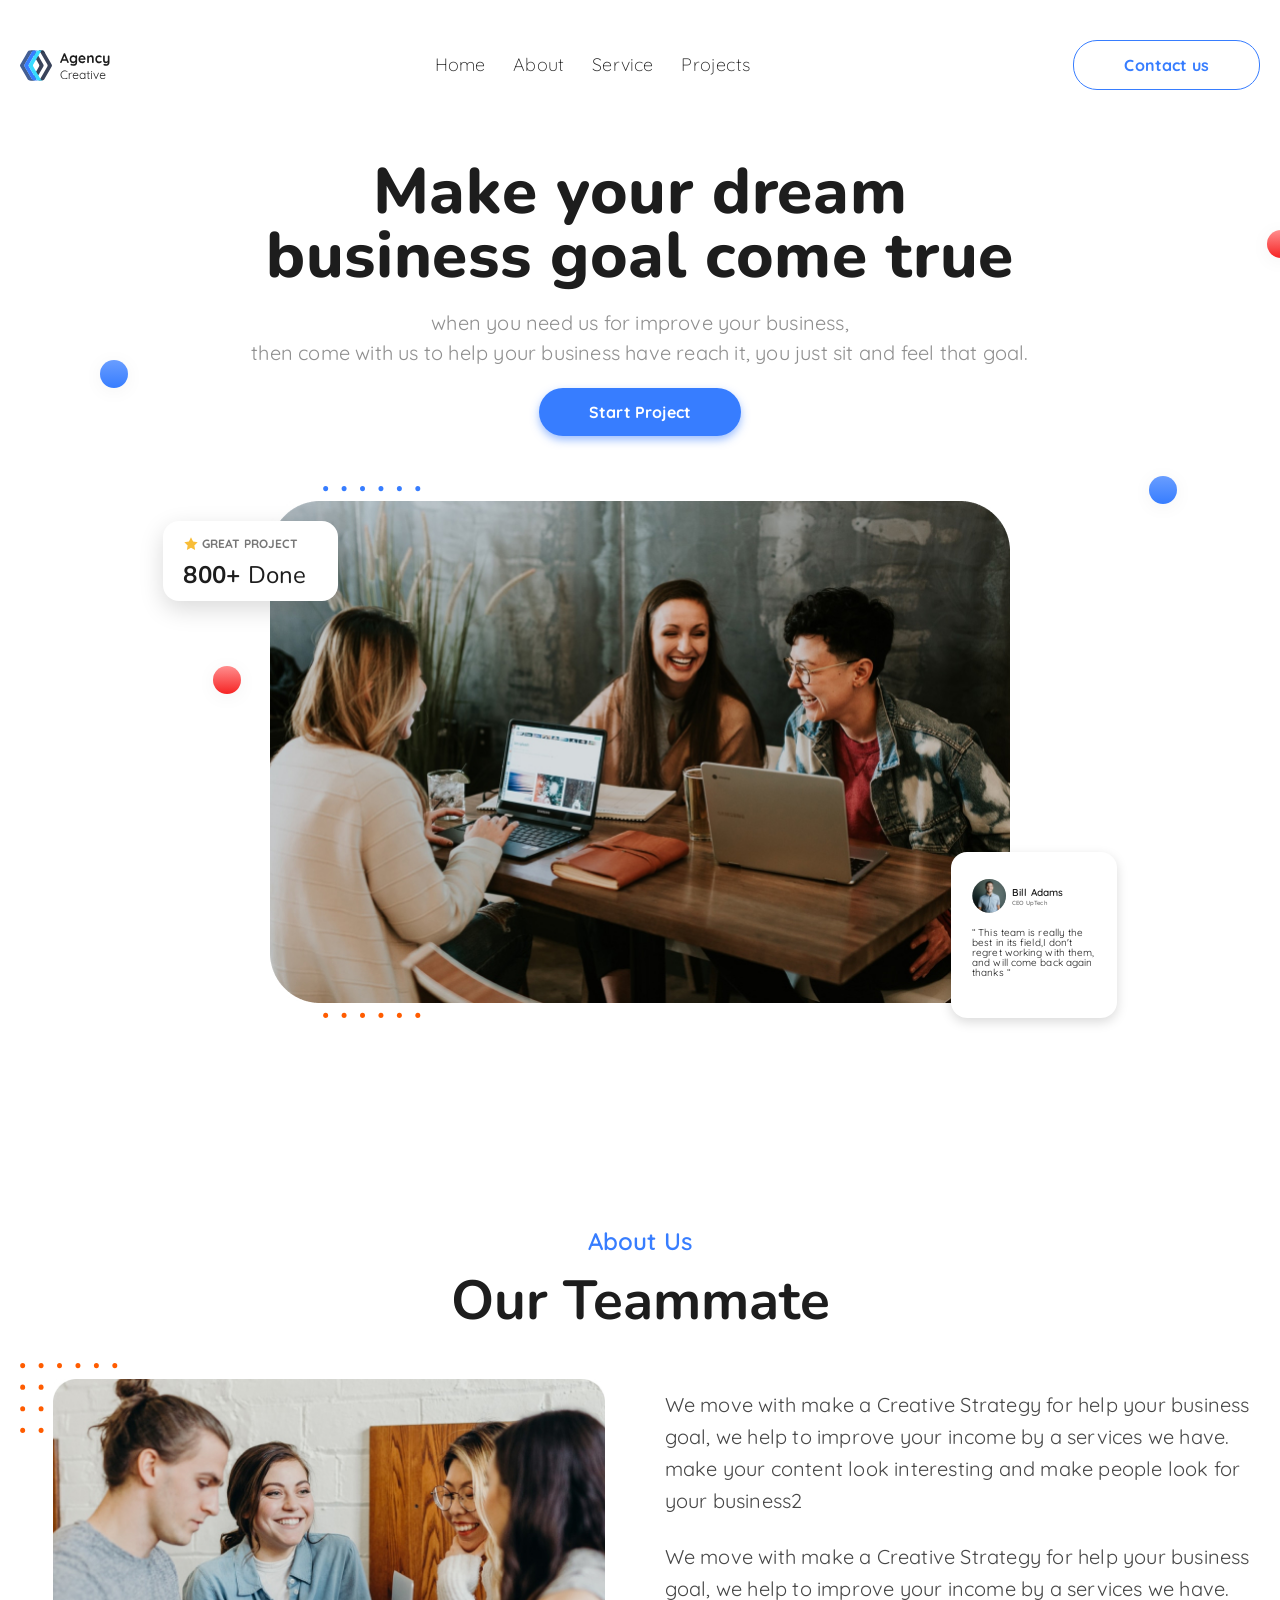
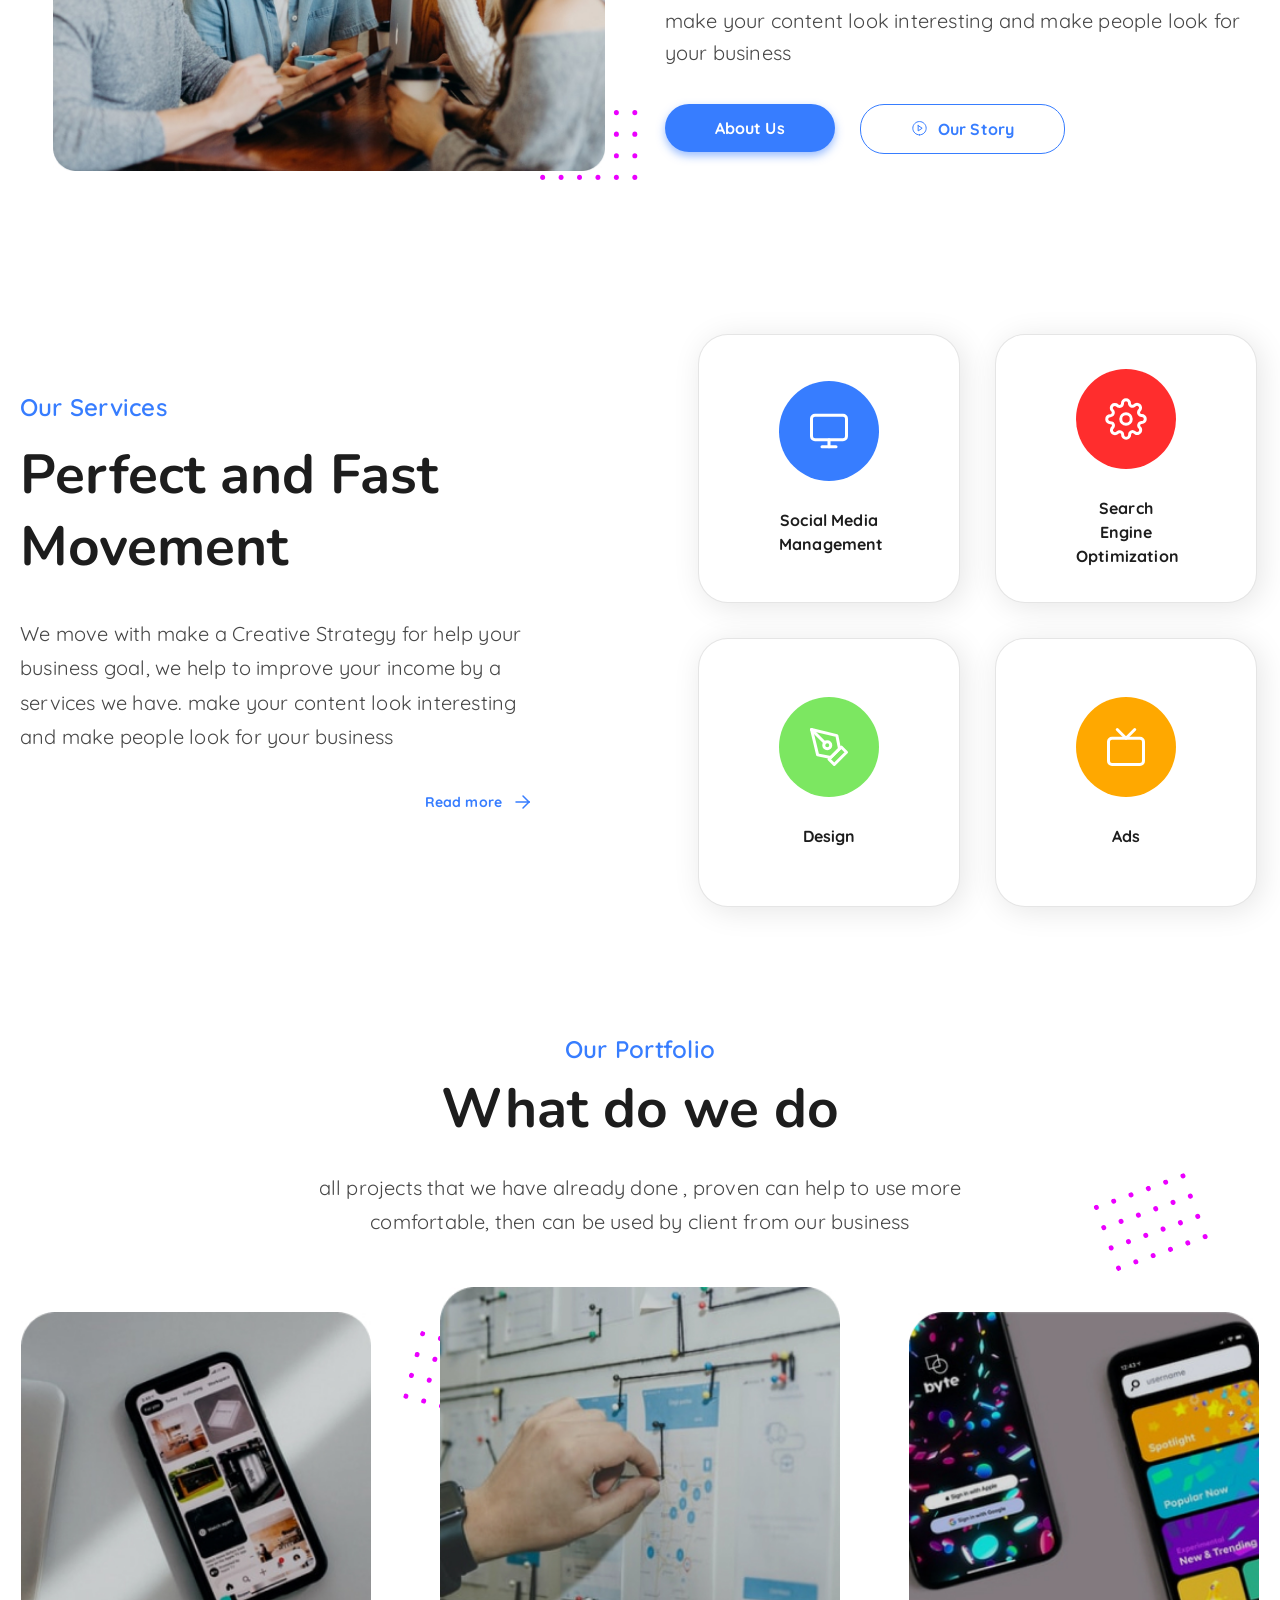
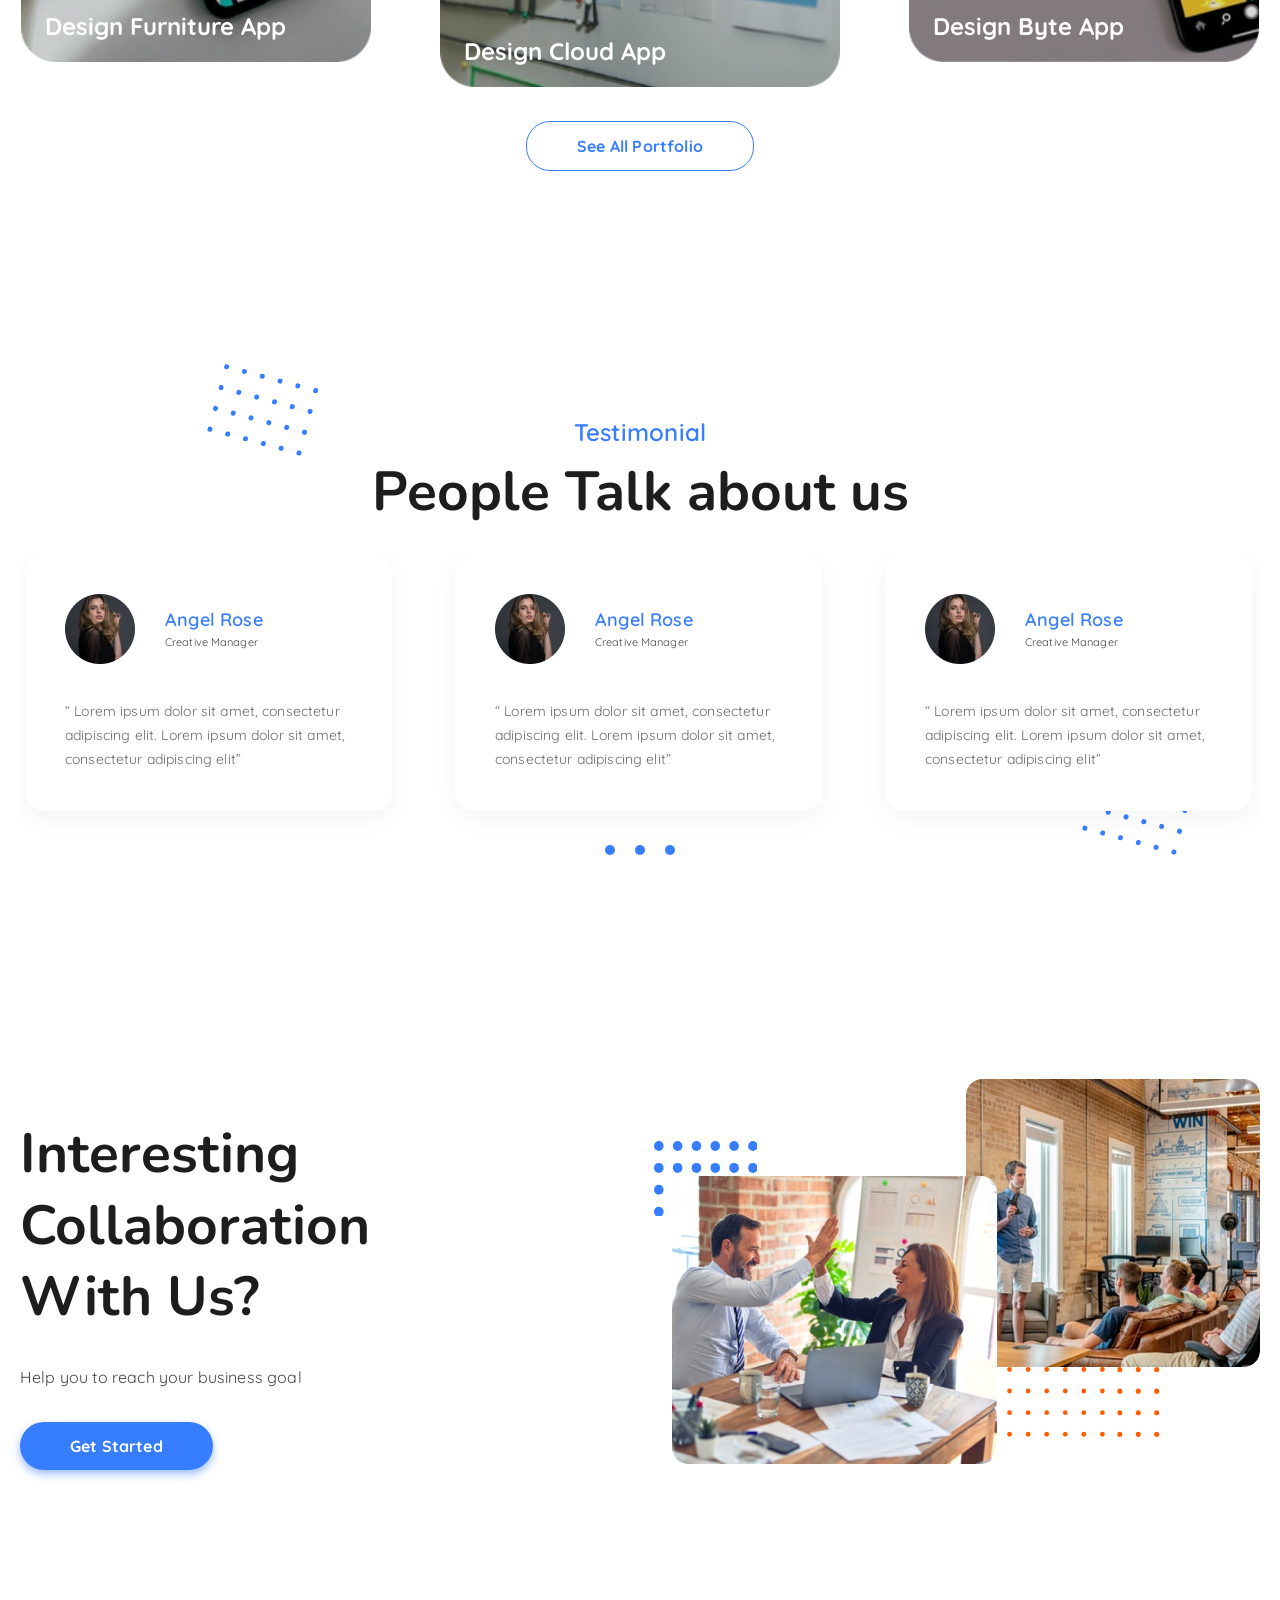
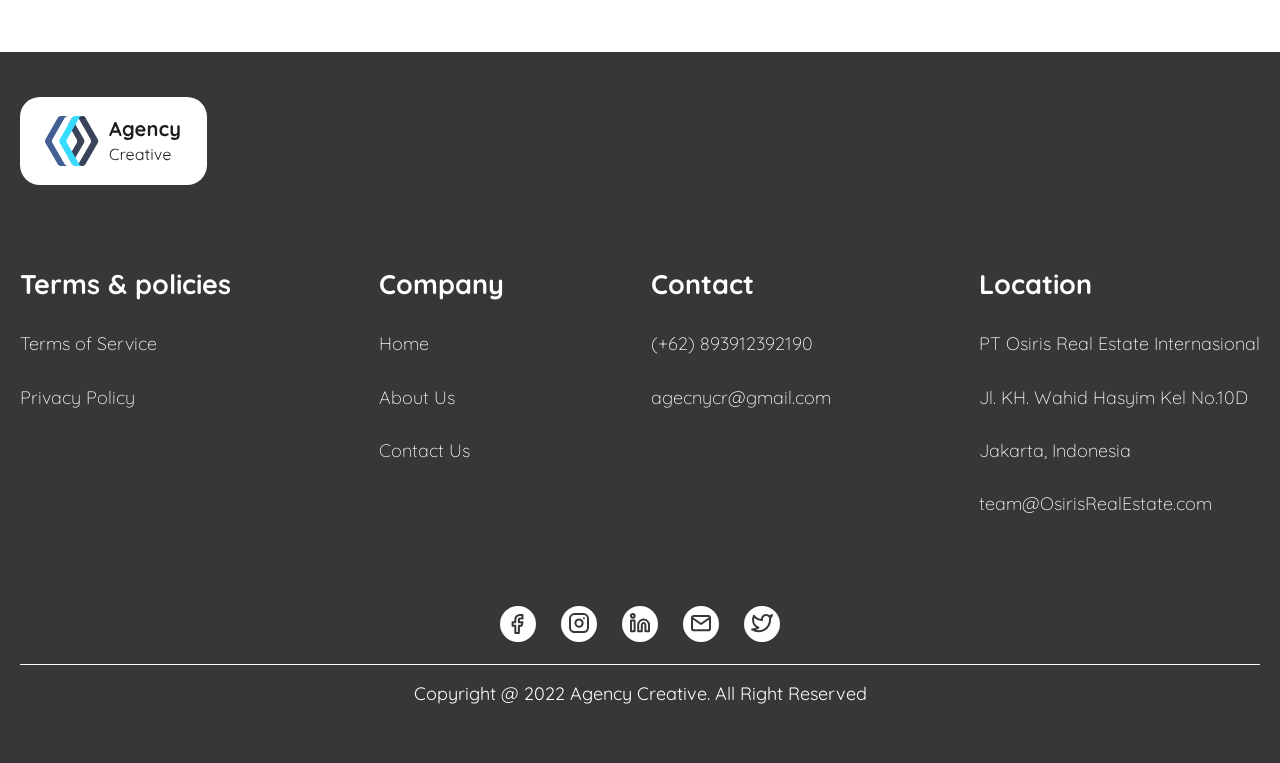
==== commit a973020c: "minor fixes" ====
--- a/index.html
+++ b/index.html
@@ -343,10 +343,6 @@
             <use href="images/icon-sprite.svg#eclipses"></use>
         </svg>
 
-        <svg class="ellipse__middle ellipses">
-            <use href="images/icon-sprite.svg#eclipses"></use>
-        </svg>
-
         <div class="container">
 
             <h4 class="section__sub-title">Our Portfolio</h4>
@@ -367,6 +363,9 @@
                     </article>
                 </li>
                 <li class="portfolio__card__item active">
+                    <svg class="ellipse__middle ellipses">
+                        <use href="images/icon-sprite.svg#eclipses"></use>
+                    </svg>
                     <article class="portfolio__card">
                         <img class="card__image" src="images/cloud-app.jpg" alt="Cloud app">
                         <h4 class="card__title">Design Cloud App</h4>
--- a/css/main.css
+++ b/css/main.css
@@ -455,6 +455,7 @@
   .hero .hero__image__container .hero__image .hero__comment {
     padding: 27px 20px 25px 21px;
     min-width: 166px;
+    border-radius: 16px;
     height: 166px;
     bottom: 0;
     right: 0;
@@ -913,6 +914,7 @@
     position: relative;
   }
   .portfolio .ellipses {
+    display: block;
     width: 98px;
     height: 70px;
     position: absolute;
@@ -925,13 +927,16 @@
     transform: rotate(-20deg);
   }
   .portfolio .ellipse__middle {
-    top: 300px;
-    left: 485px;
+    top: 55px;
+    left: -30px;
     transform: rotate(15deg);
   }
   .portfolio__cards {
     gap: 69px;
     margin-bottom: 34px;
+  }
+  .portfolio__cards .portfolio__card__item {
+    position: relative;
   }
   .portfolio__cards .portfolio__card__item.active .portfolio__card {
     width: 400px;
@@ -1065,6 +1070,7 @@
     position: relative;
   }
   .testimonial .ellipses {
+    display: block;
     width: 98px;
     height: 70px;
     position: absolute;
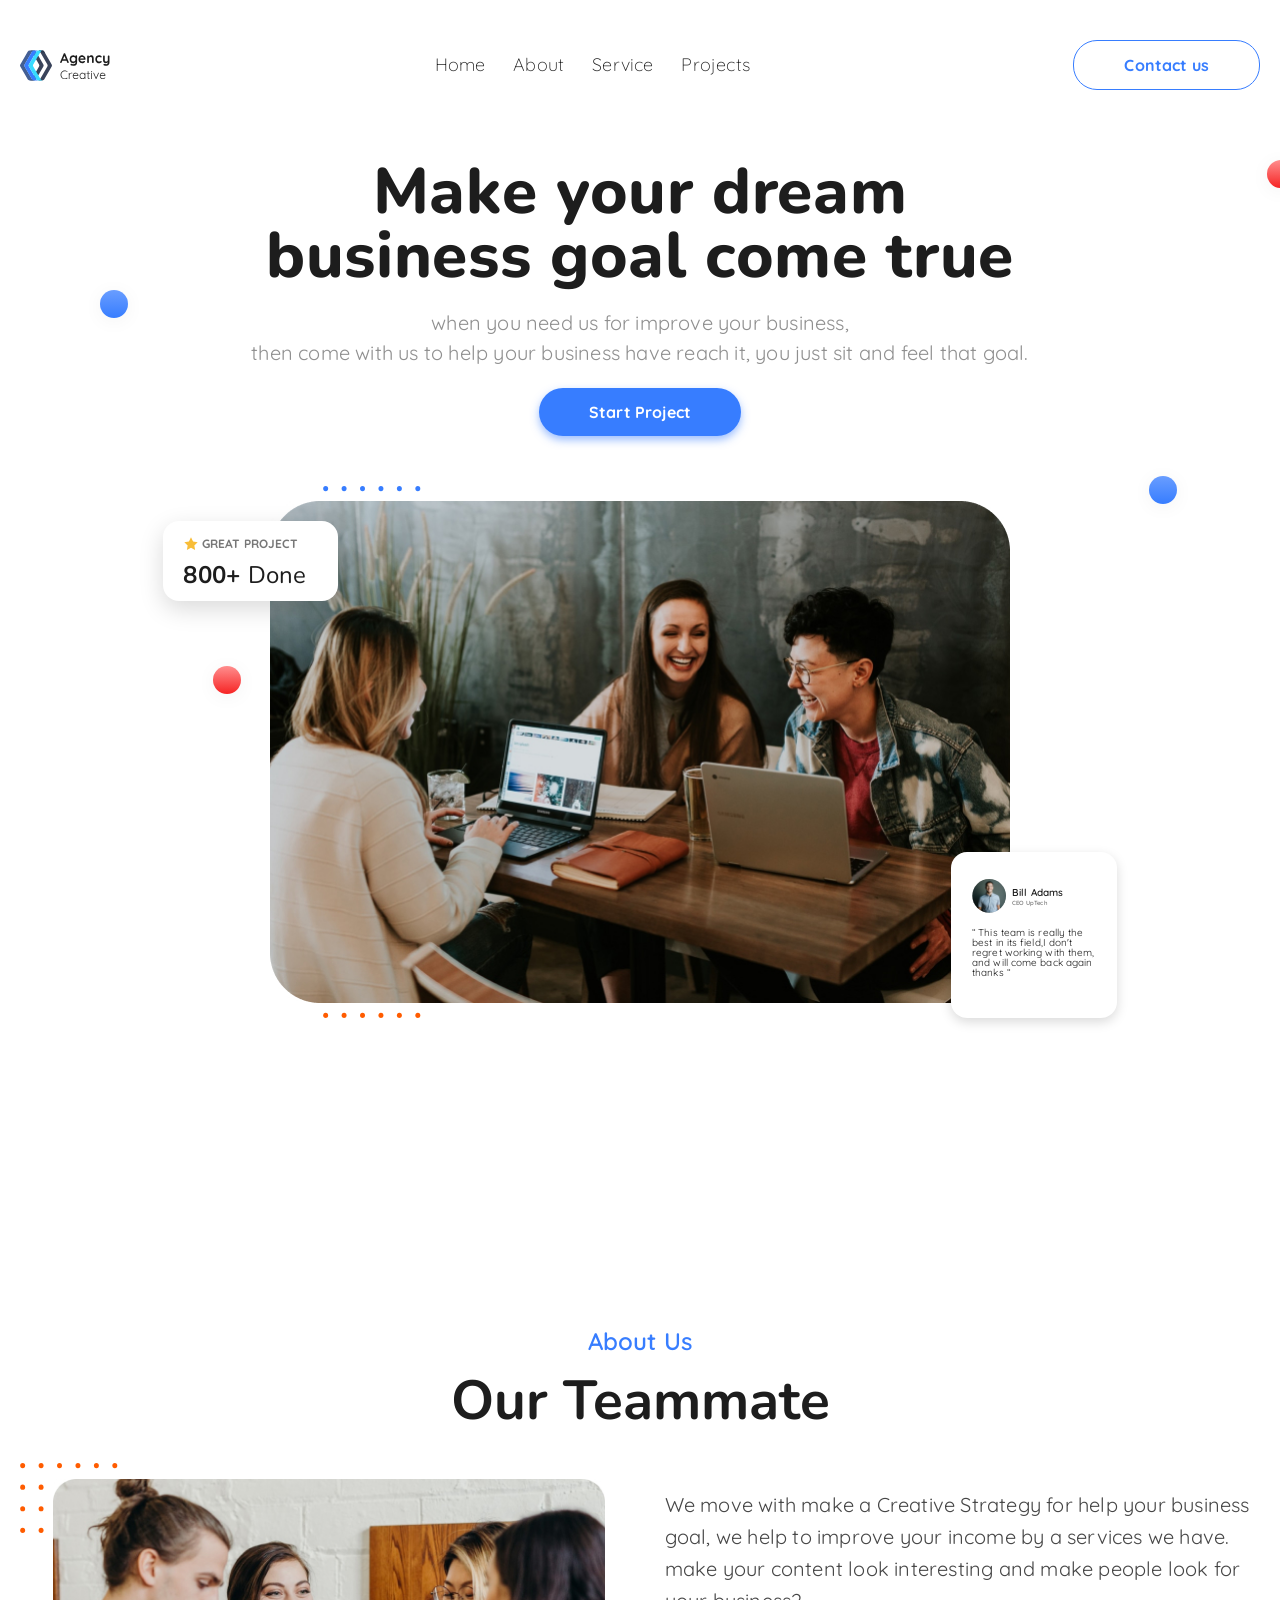
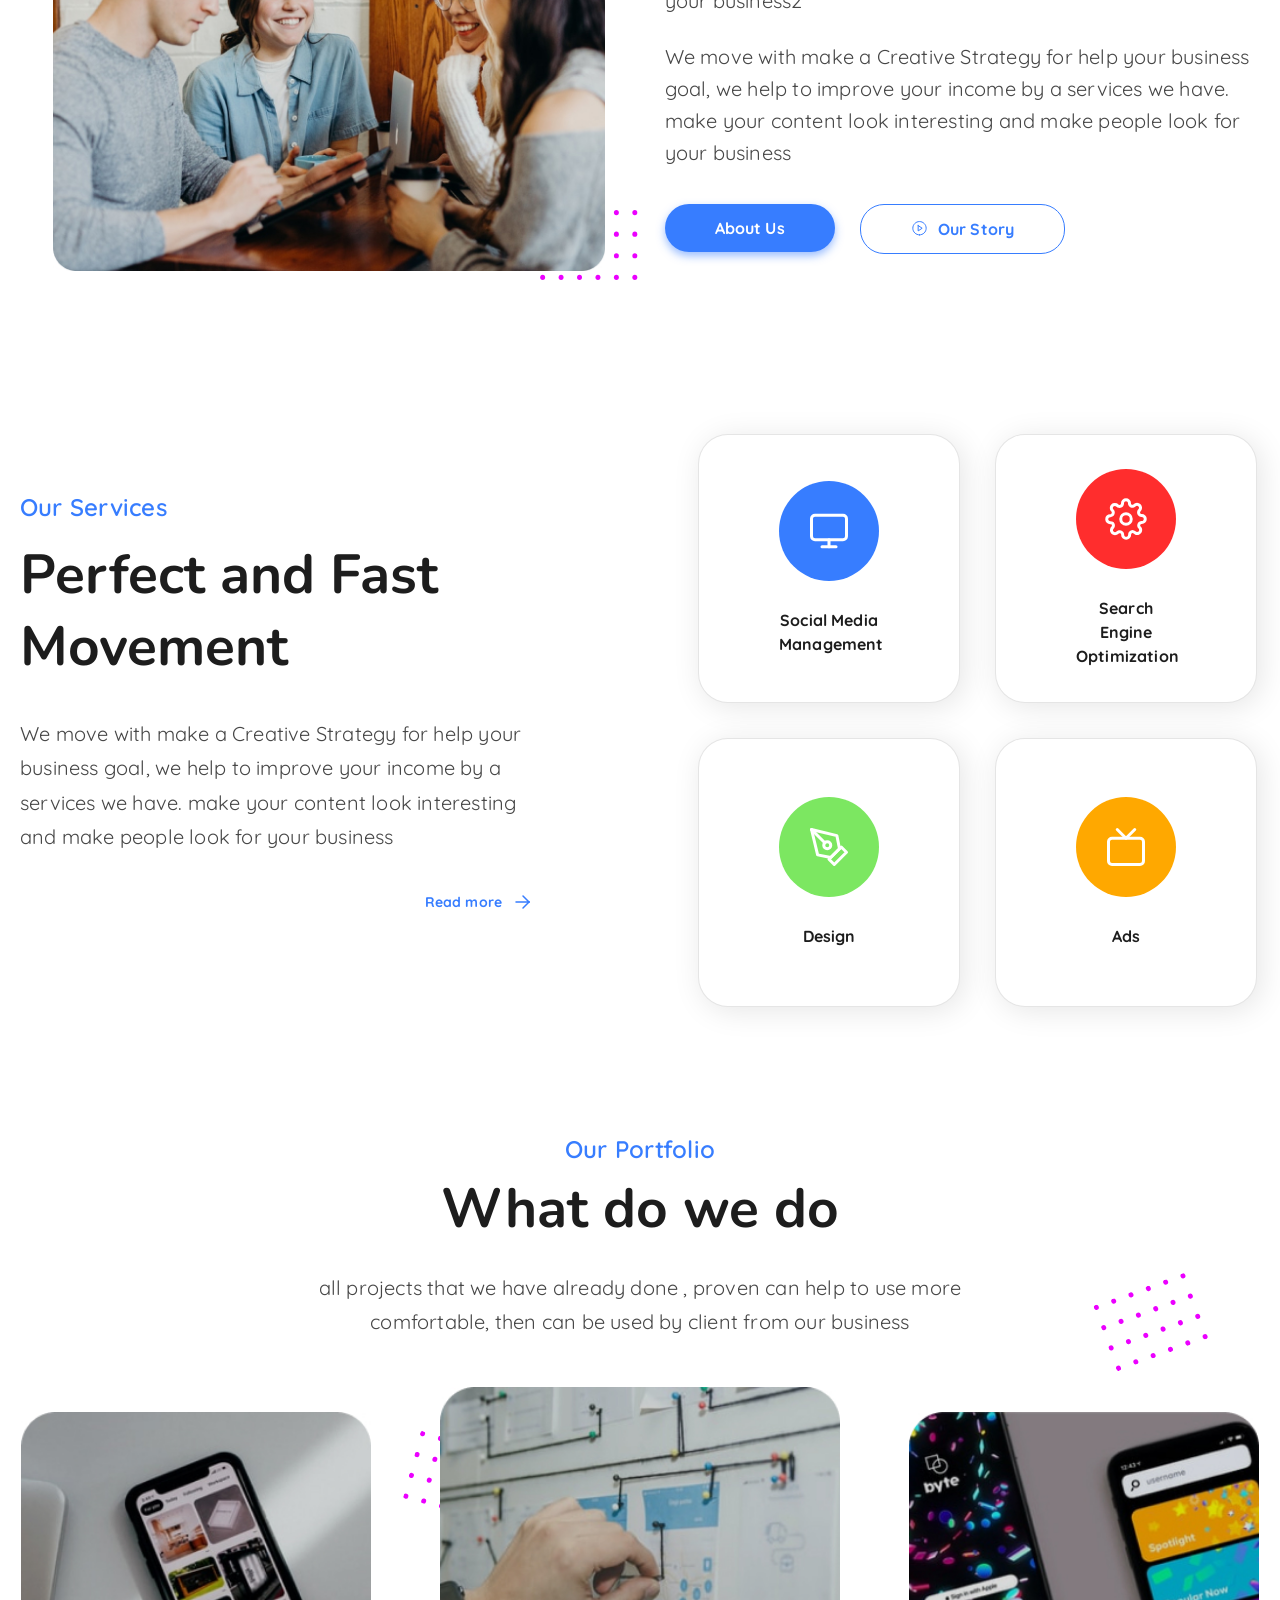
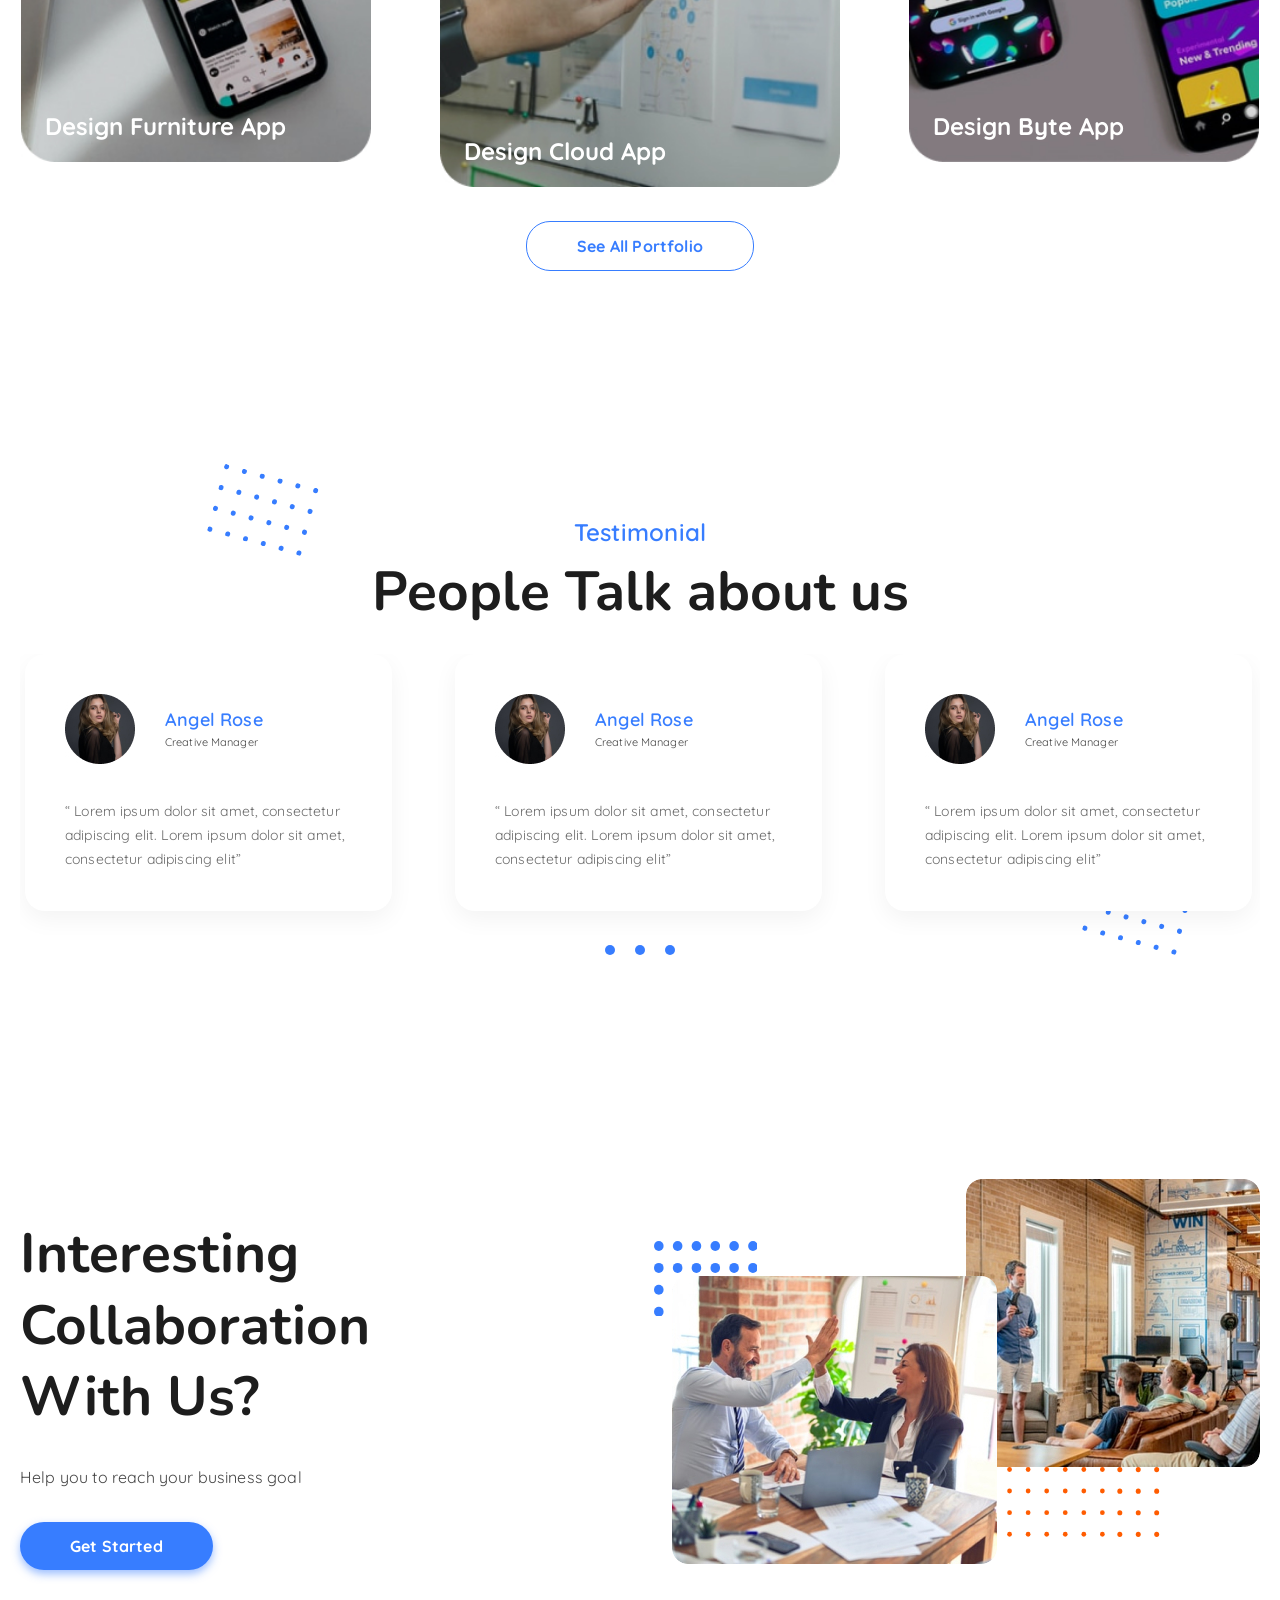
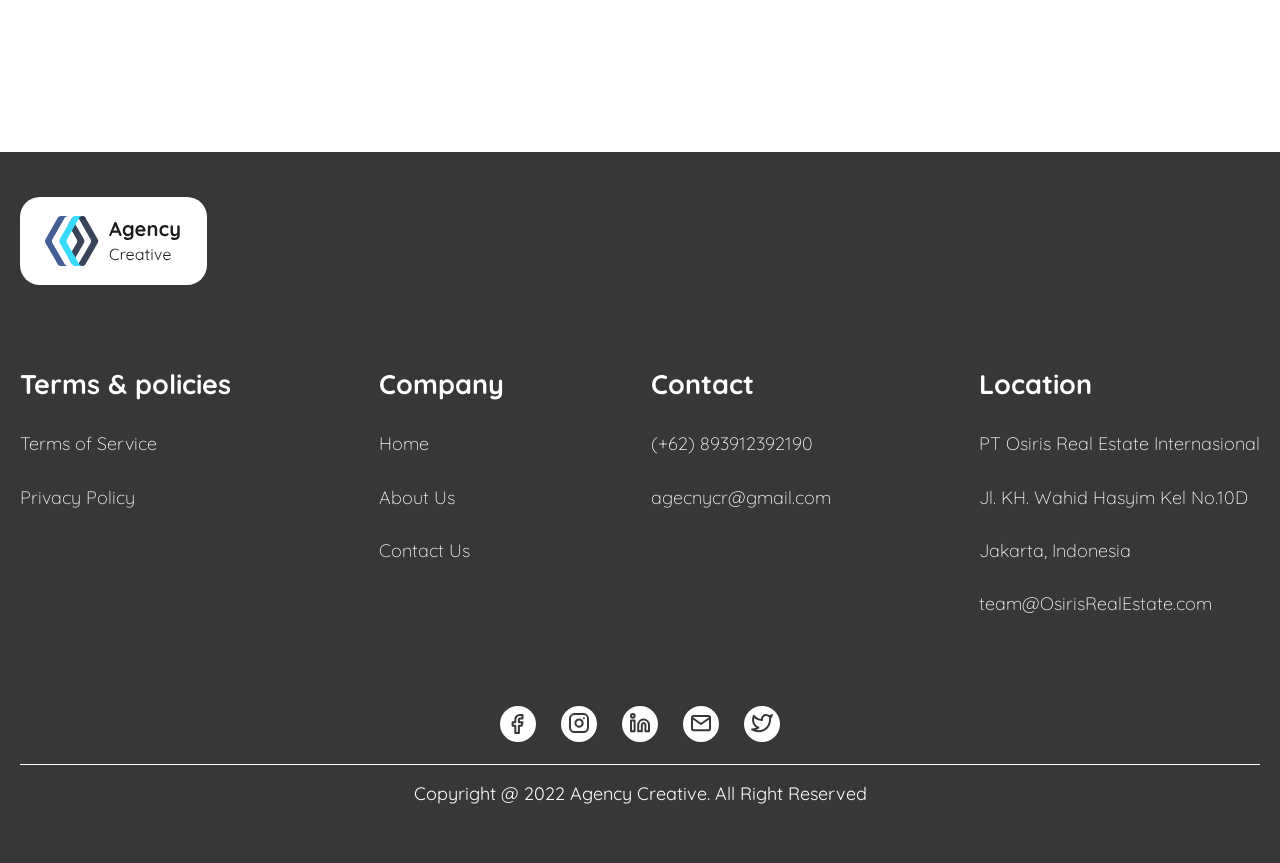
==== commit be19d28a: "fix mobile hero-section and header" ====
--- a/index.html
+++ b/index.html
@@ -6,6 +6,8 @@
           content="width=device-width, user-scalable=no, initial-scale=1.0, maximum-scale=1.0, minimum-scale=1.0">
     <meta http-equiv="X-UA-Compatible" content="ie=edge">
     <title>Agency Creative</title>
+
+    <link rel="icon" type="image/x-icon" href="images/favicon.ico">
 
     <link rel="preconnect" href="https://fonts.googleapis.com">
     <link rel="preconnect" href="https://fonts.gstatic.com" crossorigin>
--- a/css/main.css
+++ b/css/main.css
@@ -109,9 +109,6 @@
   background-image: linear-gradient(180deg, #ff8e8e 0%, #f62424 100%);
 }
 
-.header {
-  margin-bottom: 70px;
-}
 .header .container {
   padding-top: 40px;
 }
@@ -145,19 +142,8 @@
   display: inline-flex;
   justify-content: center;
 }
-.header .header__content .nav__menu .nav__list .nav__item::after {
-  left: 0;
-  content: "";
-  display: block;
-  position: absolute;
-  width: 0;
-  background-color: #1d1d1d;
-  height: 3px;
-  transition: 0.4s;
-  margin-top: 35px;
-}
-.header .header__content .nav__menu .nav__list .nav__item:hover::after {
-  width: 100%;
+.header .header__content .nav__menu .nav__list .nav__item:hover .nav__link {
+  color: #377dff;
 }
 .header .header__content .nav__menu .nav__list .nav__item .nav__link {
   padding: 5px;
@@ -194,6 +180,20 @@
   .header .header__content .nav__menu .nav__list {
     gap: 1.125rem;
     flex-direction: row;
+  }
+  .header .header__content .nav__menu .nav__list .nav__item::after {
+    left: 0;
+    content: "";
+    display: block;
+    position: absolute;
+    width: 0;
+    background-color: #377dff;
+    height: 3px;
+    transition: 0.4s;
+    margin-top: 35px;
+  }
+  .header .header__content .nav__menu .nav__list .nav__item:hover::after {
+    width: 100%;
   }
   .header .header__content .menu__btn {
     display: block;
@@ -221,18 +221,21 @@
   }
 }
 .hero {
+  padding-top: 70px;
   margin-bottom: 100px;
+  position: relative;
+  overflow-x: hidden;
 }
 .hero .decor-ellipse {
   width: 28px;
   height: 28px;
 }
 .hero .ball-left-1 {
-  top: 330px;
+  top: 255px;
   left: -8px;
 }
 .hero .ball-right-1 {
-  top: 150px;
+  top: 50px;
   right: -15px;
 }
 .hero__content {
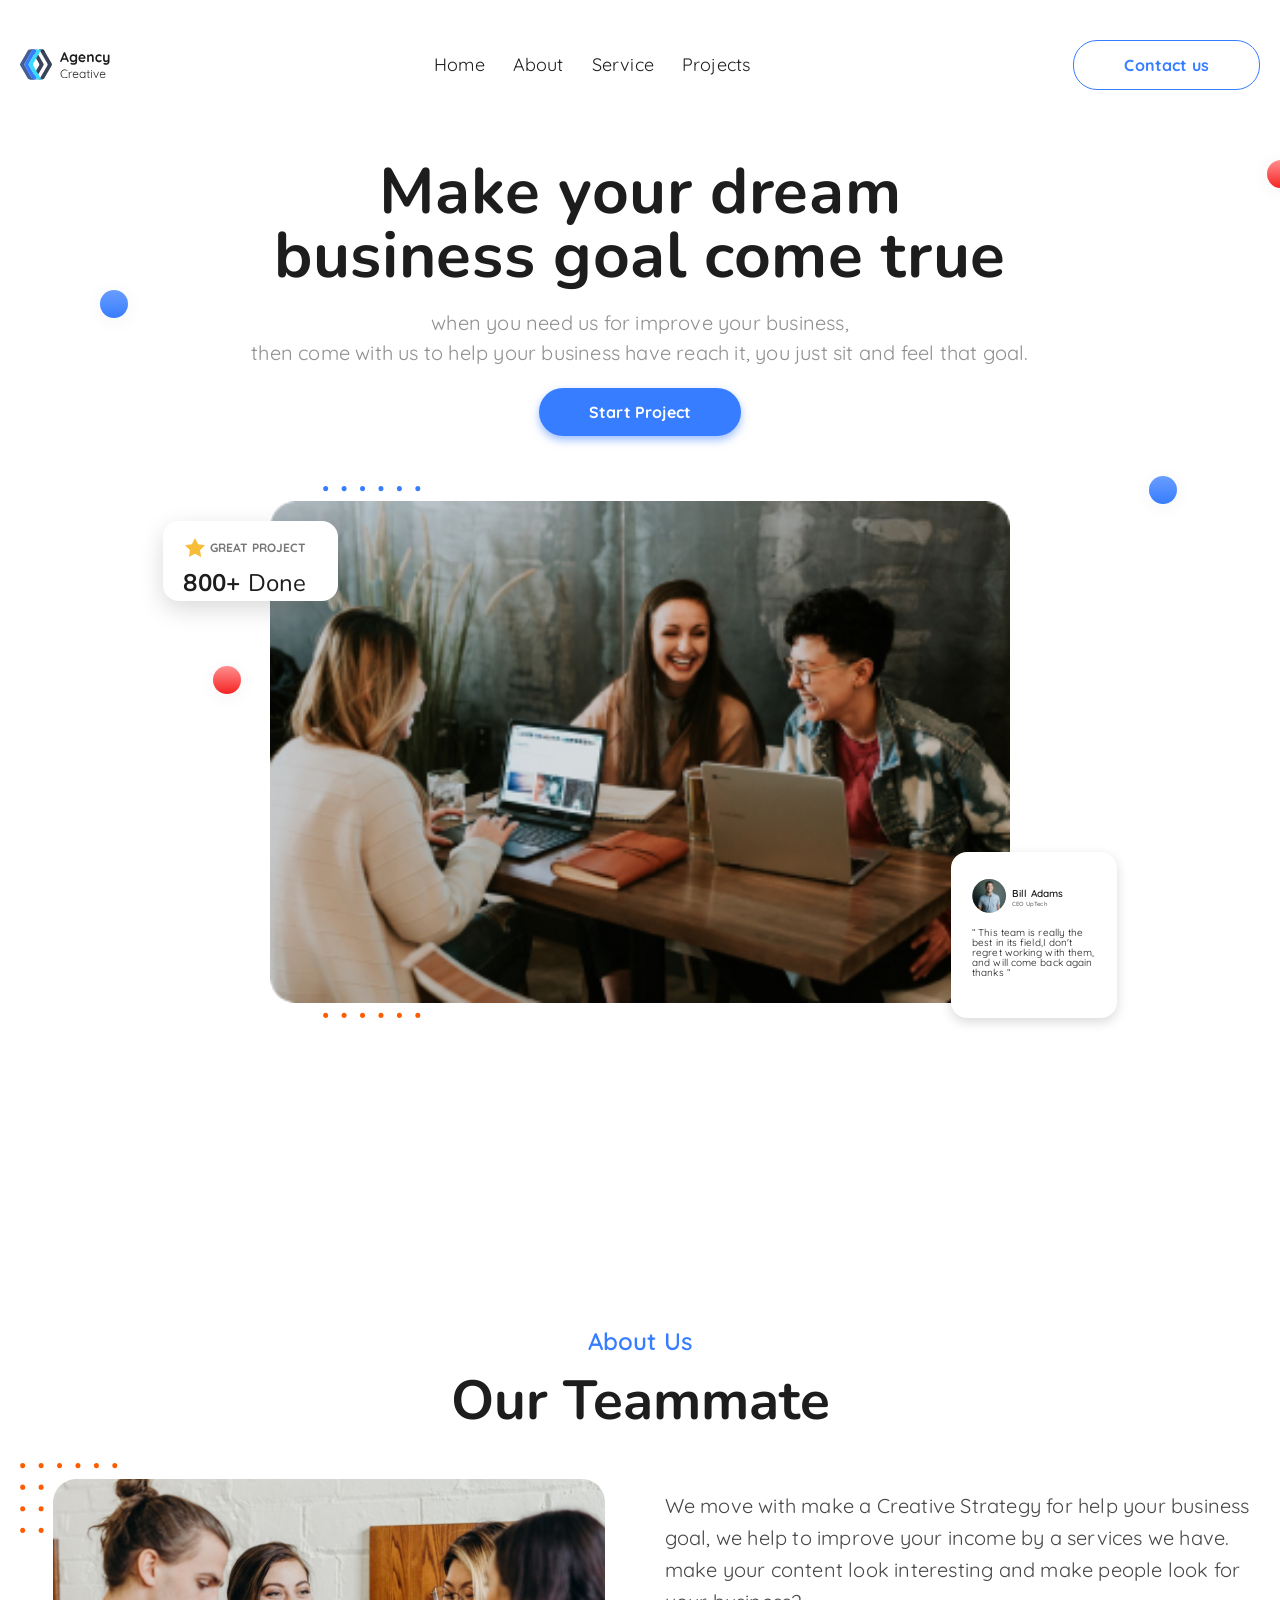
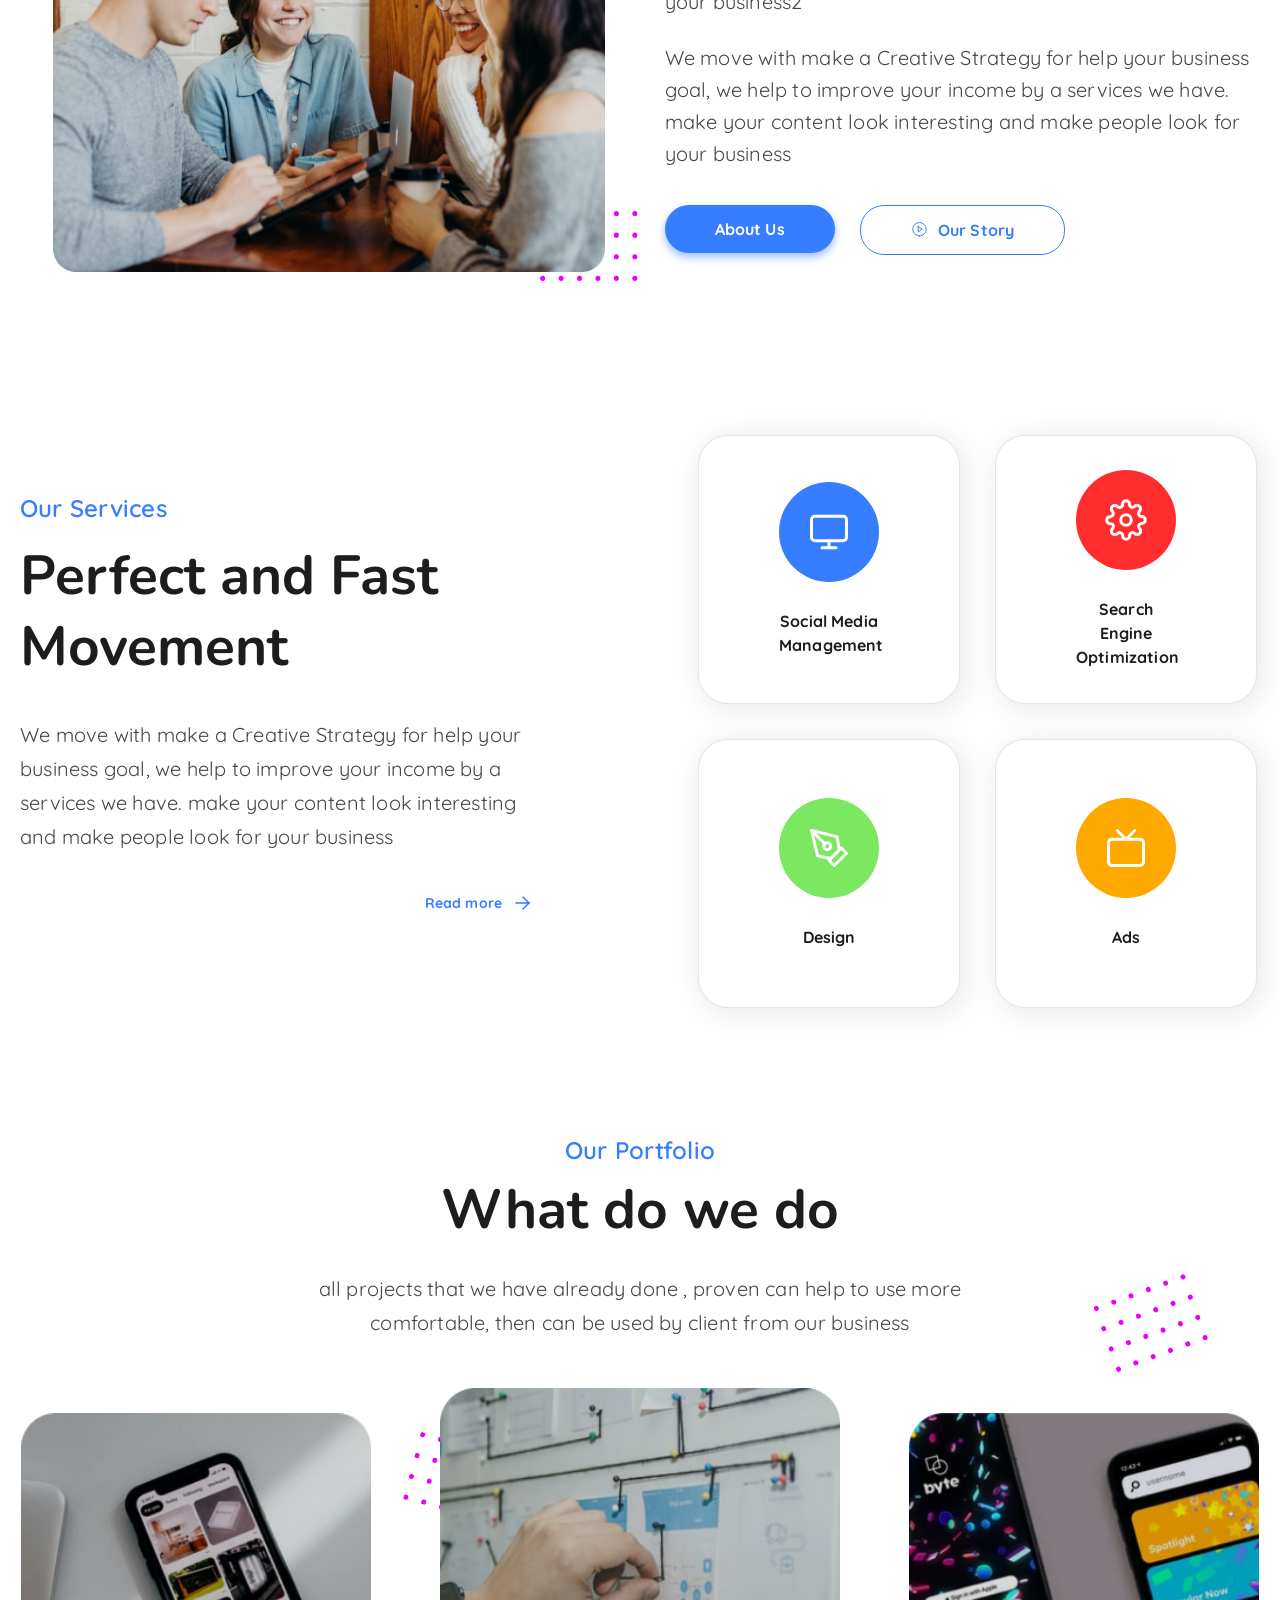
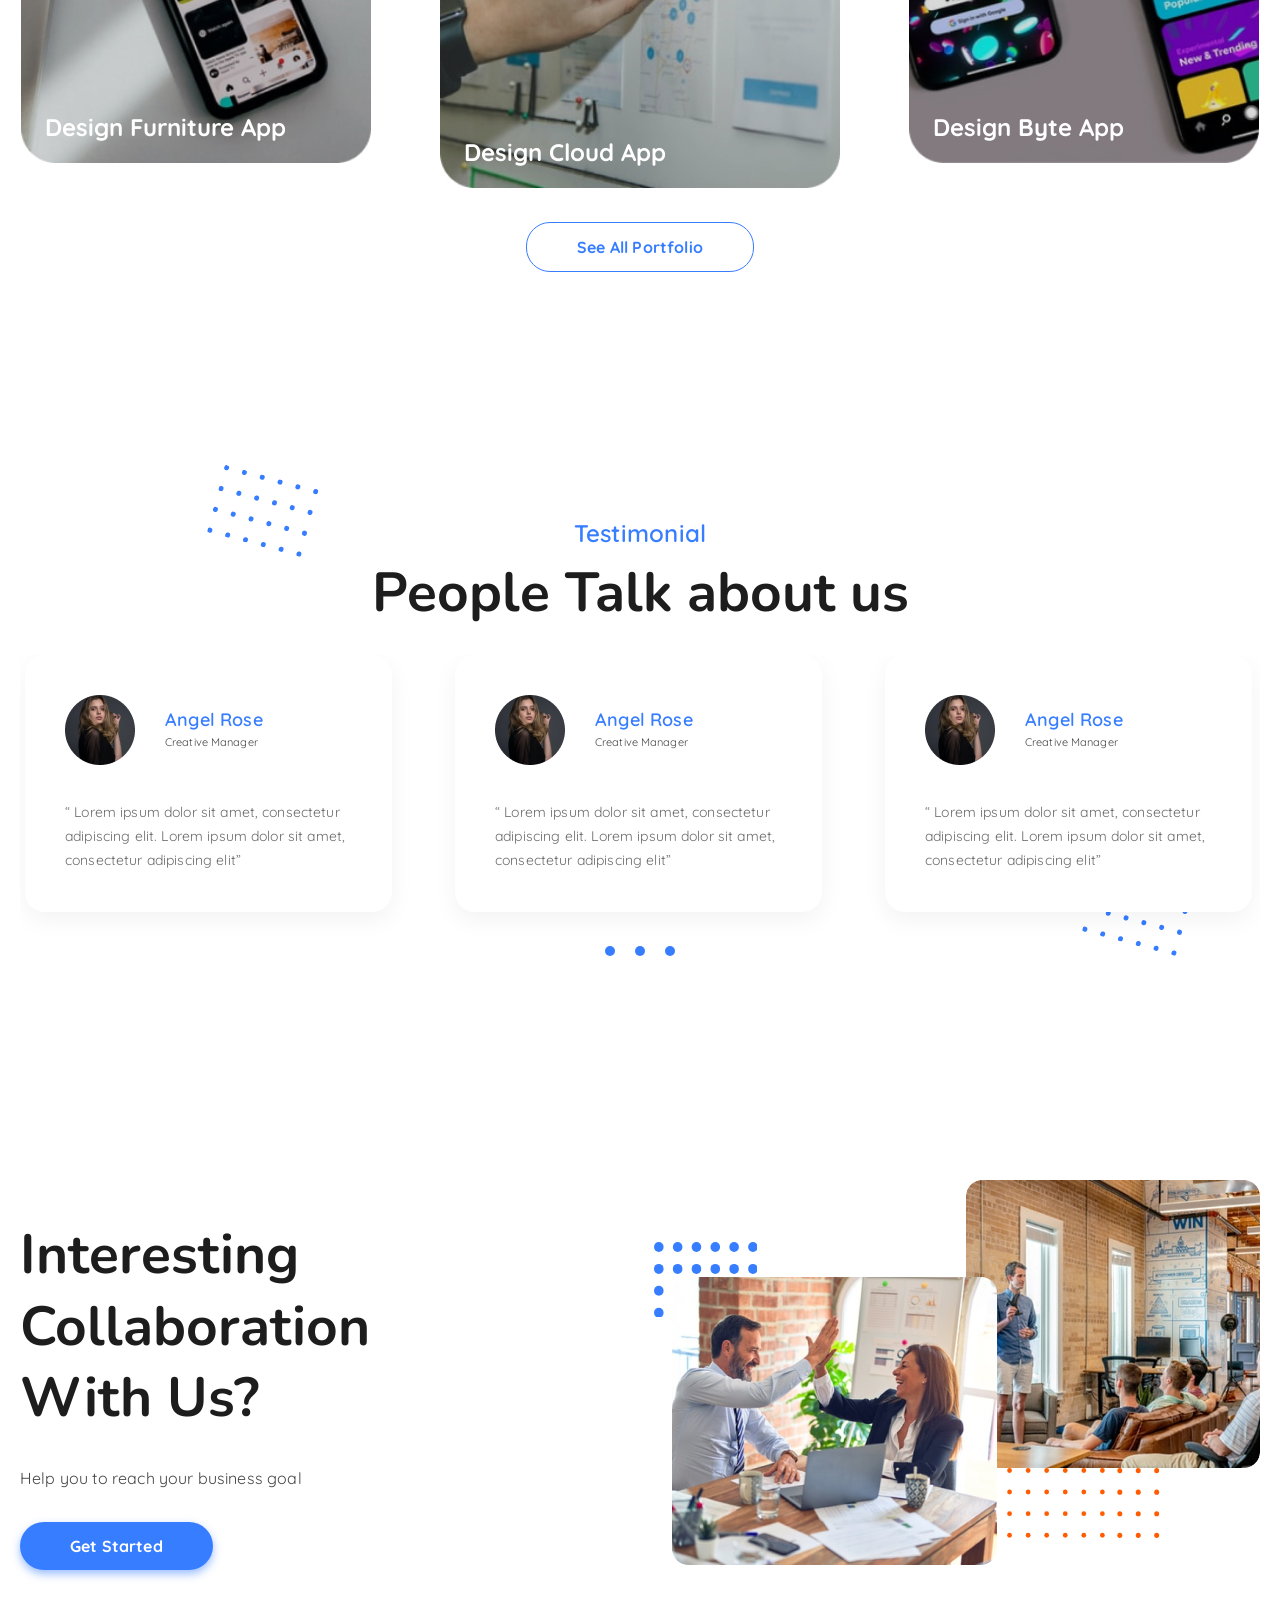
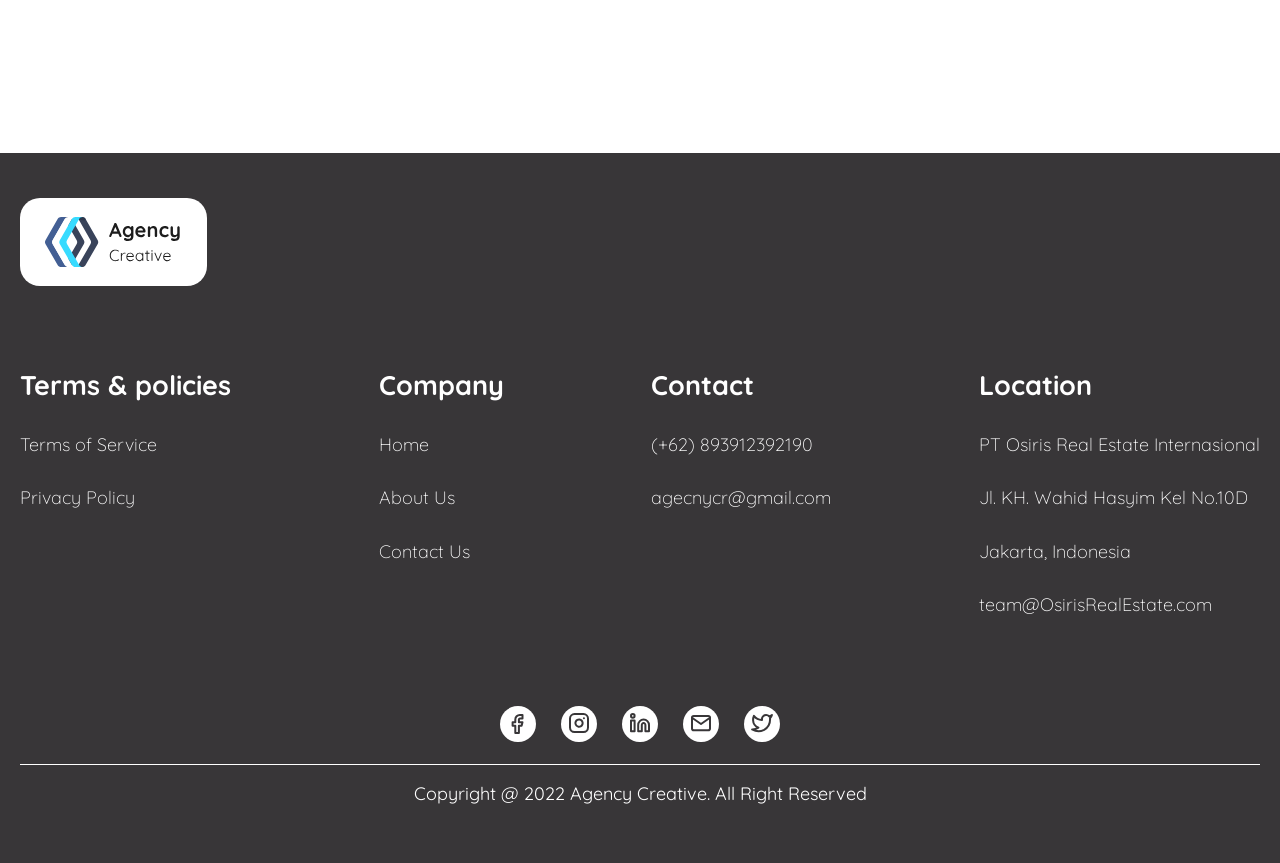
==== commit bc1612ee: "add fonts and move all icons in svg-sprite" ====
--- a/index.html
+++ b/index.html
@@ -8,12 +8,6 @@
     <title>Agency Creative</title>
 
     <link rel="icon" type="image/x-icon" href="images/favicon.ico">
-
-    <link rel="preconnect" href="https://fonts.googleapis.com">
-    <link rel="preconnect" href="https://fonts.gstatic.com" crossorigin>
-    <link href="https://fonts.googleapis.com/css2?family=Nunito:ital,wght@0,200..1000;1,200..1000&family=Quicksand:wght@300..700&display=swap"
-          rel="stylesheet">
-
     <link rel="stylesheet" href="css/owl.carousel.min.css">
     <link rel="stylesheet" href="css/owl.theme.default.min.css">
 
@@ -27,7 +21,9 @@
 
         <div class="header__content">
             <a href="#">
-                <img src="images/logo.svg" alt="logo">
+                <svg class="logo">
+                    <use href="images/icon-sprite.svg#logo"></use>
+                </svg>
             </a>
 
             <div class="nav__menu">
@@ -60,13 +56,8 @@
 
             <a href="#" class="menu__btn">Contact us</a>
             <div class="burger">
-                <svg width="29" height="25" viewBox="0 0 29 25" fill="none" xmlns="http://www.w3.org/2000/svg">
-                    <path d="M21.0027 12.7014H9.00269" stroke="#1D1D1D" stroke-width="1.7" stroke-linecap="round"
-                          stroke-linejoin="round"/>
-                    <path d="M24.0027 5.70142H6.00269" stroke="#1D1D1D" stroke-width="1.7" stroke-linecap="round"
-                          stroke-linejoin="round"/>
-                    <path d="M24.0027 19.7014H6.00269" stroke="#1D1D1D" stroke-width="1.7" stroke-linecap="round"
-                          stroke-linejoin="round"/>
+                <svg class="burger-menu-icon">
+                    <use href="images/icon-sprite.svg#burger-menu"></use>
                 </svg>
             </div>
         </div>
@@ -113,10 +104,8 @@
                     <div class="hero__mark">
                         <div class="mark__stars">
                             <div class="mark__stars__wrapper">
-                                <svg width="16" height="16" viewBox="0 0 16 16" fill="none"
-                                     xmlns="http://www.w3.org/2000/svg">
-                                    <path d="M7.9987 1.33325L10.0587 5.50659L14.6654 6.17992L11.332 9.42659L12.1187 14.0133L7.9987 11.8466L3.8787 14.0133L4.66536 9.42659L1.33203 6.17992L5.9387 5.50659L7.9987 1.33325Z"
-                                          fill="#F8BD38"/>
+                                <svg class="star-image">
+                                    <use href="images/icon-sprite.svg#star"></use>
                                 </svg>
                             </div>
                             <p class="mark__star__text">Great Project</p>
@@ -192,14 +181,8 @@
                         <a href="#" class="about-us__btn filled">About Us</a>
 
                         <a href="#" class="about-us__btn non-filled">
-                            <svg width="17" height="17" viewBox="0 0 17 17" fill="transparent"
-                                 xmlns="http://www.w3.org/2000/svg">
-                                <path class="border"
-                                      d="M8.4987 14.8966C12.1806 14.8966 15.1654 11.9118 15.1654 8.2299C15.1654 4.548 12.1806 1.56323 8.4987 1.56323C4.8168 1.56323 1.83203 4.548 1.83203 8.2299C1.83203 11.9118 4.8168 14.8966 8.4987 14.8966Z"
-                                      stroke="#377DFF" stroke-linecap="round" stroke-linejoin="round"/>
-                                <path class="triangle" d="M7.16797 5.56323L11.168 8.2299L7.16797 10.8966V5.56323Z"
-                                      stroke="#377DFF"
-                                      stroke-linecap="round" stroke-linejoin="round"/>
+                            <svg class="video-icon">
+                                <use href="images/icon-sprite.svg#video"></use>
                             </svg>
                             Our Story
                         </a>
@@ -237,14 +220,8 @@
 
                     <a class="service__link">
                         Read more
-                        <svg width="20" height="24" viewBox="0 0 20 24" fill="transparent"
-                             xmlns="http://www.w3.org/2000/svg">
-                            <path d="M11 18L17 12L11 6" stroke="#377DFF" stroke-width="1.5" stroke-linecap="round"
-                                  stroke-linejoin="round"/>
-                            <path d="M4 12L15 12" stroke="#377DFF" stroke-width="1.5" stroke-linecap="round"
-                                  stroke-linejoin="round"/>
-                            <path d="M17 12H16" stroke="#377DFF" stroke-width="2" stroke-linecap="round"
-                                  stroke-linejoin="round"/>
+                        <svg class="arrow">
+                            <use href="images/icon-sprite.svg#arrow-left"></use>
                         </svg>
                     </a>
                 </div>
@@ -254,14 +231,8 @@
                     <article class="service__card">
 
                         <div class="card__image__container bgc-blue">
-                            <svg width="42" height="42" viewBox="0 0 42 42" fill="transparent"
-                                 xmlns="http://www.w3.org/2000/svg">
-                                <path d="M35 5.25H7C5.067 5.25 3.5 6.817 3.5 8.75V26.25C3.5 28.183 5.067 29.75 7 29.75H35C36.933 29.75 38.5 28.183 38.5 26.25V8.75C38.5 6.817 36.933 5.25 35 5.25Z"
-                                      stroke="white" stroke-width="3" stroke-linecap="round" stroke-linejoin="round"/>
-                                <path d="M14 36.75H28" stroke="white" stroke-width="3" stroke-linecap="round"
-                                      stroke-linejoin="round"/>
-                                <path d="M21 29.75V36.75" stroke="white" stroke-width="3" stroke-linecap="round"
-                                      stroke-linejoin="round"/>
+                            <svg class="service__card__icon">
+                                <use href="images/icon-sprite.svg#monitor"></use>
                             </svg>
                         </div>
                         <h3 class="card__title">
@@ -272,21 +243,8 @@
                     <article class="service__card">
 
                         <div class="card__image__container bgc-red">
-                            <svg width="42" height="42" viewBox="0 0 42 42" fill="transparent"
-                                 xmlns="http://www.w3.org/2000/svg">
-                                <g clip-path="url(#clip0_1_1272)">
-                                    <path d="M21 26.25C23.8995 26.25 26.25 23.8995 26.25 21C26.25 18.1005 23.8995 15.75 21 15.75C18.1005 15.75 15.75 18.1005 15.75 21C15.75 23.8995 18.1005 26.25 21 26.25Z"
-                                          stroke="white" stroke-width="3" stroke-linecap="round"
-                                          stroke-linejoin="round"/>
-                                    <path d="M33.95 26.25C33.717 26.7778 33.6476 27.3633 33.7505 27.931C33.8534 28.4987 34.1241 29.0226 34.5275 29.435L34.6325 29.54C34.9579 29.8651 35.2161 30.2511 35.3922 30.676C35.5683 31.1009 35.659 31.5563 35.659 32.0163C35.659 32.4762 35.5683 32.9316 35.3922 33.3565C35.2161 33.7814 34.9579 34.1674 34.6325 34.4925C34.3074 34.8179 33.9214 35.0761 33.4965 35.2522C33.0716 35.4283 32.6162 35.519 32.1562 35.519C31.6963 35.519 31.2409 35.4283 30.816 35.2522C30.3911 35.0761 30.0051 34.8179 29.68 34.4925L29.575 34.3875C29.1626 33.9841 28.6387 33.7134 28.071 33.6105C27.5033 33.5076 26.9178 33.577 26.39 33.81C25.8724 34.0318 25.431 34.4002 25.12 34.8697C24.8091 35.3392 24.6422 35.8894 24.64 36.4525V36.75C24.64 37.6783 24.2713 38.5685 23.6149 39.2249C22.9585 39.8813 22.0683 40.25 21.14 40.25C20.2117 40.25 19.3215 39.8813 18.6651 39.2249C18.0087 38.5685 17.64 37.6783 17.64 36.75V36.5925C17.6265 36.0133 17.439 35.4515 17.1019 34.9802C16.7648 34.509 16.2938 34.15 15.75 33.95C15.2222 33.717 14.6367 33.6476 14.069 33.7505C13.5013 33.8534 12.9774 34.1241 12.565 34.5275L12.46 34.6325C12.1349 34.9579 11.7489 35.2161 11.324 35.3922C10.8991 35.5683 10.4437 35.659 9.98375 35.659C9.5238 35.659 9.06835 35.5683 8.64346 35.3922C8.21857 35.2161 7.83256 34.9579 7.5075 34.6325C7.18208 34.3074 6.92393 33.9214 6.74779 33.4965C6.57166 33.0716 6.481 32.6162 6.481 32.1562C6.481 31.6963 6.57166 31.2409 6.74779 30.816C6.92393 30.3911 7.18208 30.0051 7.5075 29.68L7.6125 29.575C8.01594 29.1626 8.28657 28.6387 8.38951 28.071C8.49244 27.5033 8.42295 26.9178 8.19 26.39C7.96816 25.8724 7.59982 25.431 7.13031 25.12C6.66081 24.8091 6.11063 24.6422 5.5475 24.64H5.25C4.32174 24.64 3.4315 24.2713 2.77513 23.6149C2.11875 22.9585 1.75 22.0683 1.75 21.14C1.75 20.2117 2.11875 19.3215 2.77513 18.6651C3.4315 18.0087 4.32174 17.64 5.25 17.64H5.4075C5.98674 17.6265 6.54851 17.439 7.01977 17.1019C7.49104 16.7648 7.85 16.2938 8.05 15.75C8.28295 15.2222 8.35244 14.6367 8.24951 14.069C8.14657 13.5013 7.87594 12.9774 7.4725 12.565L7.3675 12.46C7.04208 12.1349 6.78393 11.7489 6.60779 11.324C6.43166 10.8991 6.341 10.4437 6.341 9.98375C6.341 9.5238 6.43166 9.06835 6.60779 8.64346C6.78393 8.21857 7.04208 7.83256 7.3675 7.5075C7.69256 7.18208 8.07857 6.92393 8.50346 6.74779C8.92835 6.57166 9.3838 6.481 9.84375 6.481C10.3037 6.481 10.7591 6.57166 11.184 6.74779C11.6089 6.92393 11.9949 7.18208 12.32 7.5075L12.425 7.6125C12.8374 8.01594 13.3613 8.28657 13.929 8.38951C14.4967 8.49244 15.0822 8.42295 15.61 8.19H15.75C16.2676 7.96816 16.709 7.59982 17.02 7.13031C17.3309 6.66081 17.4978 6.11063 17.5 5.5475V5.25C17.5 4.32174 17.8687 3.4315 18.5251 2.77513C19.1815 2.11875 20.0717 1.75 21 1.75C21.9283 1.75 22.8185 2.11875 23.4749 2.77513C24.1313 3.4315 24.5 4.32174 24.5 5.25V5.4075C24.5022 5.97063 24.6691 6.52081 24.98 6.99031C25.291 7.45982 25.7324 7.82816 26.25 8.05C26.7778 8.28295 27.3633 8.35244 27.931 8.24951C28.4987 8.14657 29.0226 7.87594 29.435 7.4725L29.54 7.3675C29.8651 7.04208 30.2511 6.78393 30.676 6.60779C31.1009 6.43166 31.5563 6.341 32.0163 6.341C32.4762 6.341 32.9316 6.43166 33.3565 6.60779C33.7814 6.78393 34.1674 7.04208 34.4925 7.3675C34.8179 7.69256 35.0761 8.07857 35.2522 8.50346C35.4283 8.92835 35.519 9.3838 35.519 9.84375C35.519 10.3037 35.4283 10.7591 35.2522 11.184C35.0761 11.6089 34.8179 11.9949 34.4925 12.32L34.3875 12.425C33.9841 12.8374 33.7134 13.3613 33.6105 13.929C33.5076 14.4967 33.577 15.0822 33.81 15.61V15.75C34.0318 16.2676 34.4002 16.709 34.8697 17.02C35.3392 17.3309 35.8894 17.4978 36.4525 17.5H36.75C37.6783 17.5 38.5685 17.8687 39.2249 18.5251C39.8813 19.1815 40.25 20.0717 40.25 21C40.25 21.9283 39.8813 22.8185 39.2249 23.4749C38.5685 24.1313 37.6783 24.5 36.75 24.5H36.5925C36.0294 24.5022 35.4792 24.6691 35.0097 24.98C34.5402 25.291 34.1718 25.7324 33.95 26.25V26.25Z"
-                                          stroke="white" stroke-width="3" stroke-linecap="round"
-                                          stroke-linejoin="round"/>
-                                </g>
-                                <defs>
-                                    <clipPath id="clip0_1_1272">
-                                        <rect width="42" height="42" fill="white"/>
-                                    </clipPath>
-                                </defs>
+                            <svg class="service__card__icon">
+                                <use href="images/icon-sprite.svg#gear"></use>
                             </svg>
                         </div>
                         <h3 class="card__title">
@@ -297,18 +255,8 @@
                     <article class="service__card">
 
                         <div class="card__image__container bgc-green">
-                            <svg width="42" height="42" viewBox="0 0 42 42" fill="transparent"
-                                 xmlns="http://www.w3.org/2000/svg">
-                                <path d="M21 33.25L33.25 21L38.5 26.25L26.25 38.5L21 33.25Z" stroke="white"
-                                      stroke-width="3"
-                                      stroke-linecap="round" stroke-linejoin="round"/>
-                                <path d="M31.5 22.75L28.875 9.625L3.5 3.5L9.625 28.875L22.75 31.5L31.5 22.75Z"
-                                      stroke="white" stroke-width="3" stroke-linecap="round" stroke-linejoin="round"/>
-                                <path d="M3.5 3.5L16.7755 16.7755" stroke="white" stroke-width="3"
-                                      stroke-linecap="round"
-                                      stroke-linejoin="round"/>
-                                <path d="M19.25 22.75C21.183 22.75 22.75 21.183 22.75 19.25C22.75 17.317 21.183 15.75 19.25 15.75C17.317 15.75 15.75 17.317 15.75 19.25C15.75 21.183 17.317 22.75 19.25 22.75Z"
-                                      stroke="white" stroke-width="3" stroke-linecap="round" stroke-linejoin="round"/>
+                            <svg class="service__card__icon">
+                                <use href="images/icon-sprite.svg#pen"></use>
                             </svg>
                         </div>
                         <h3 class="card__title">
@@ -319,12 +267,8 @@
                     <article class="service__card">
 
                         <div class="card__image__container bgc-orange">
-                            <svg width="42" height="42" viewBox="0 0 42 42" fill="transparent"
-                                 xmlns="http://www.w3.org/2000/svg">
-                                <path d="M35 12.25H7C5.067 12.25 3.5 13.817 3.5 15.75V35C3.5 36.933 5.067 38.5 7 38.5H35C36.933 38.5 38.5 36.933 38.5 35V15.75C38.5 13.817 36.933 12.25 35 12.25Z"
-                                      stroke="white" stroke-width="3" stroke-linecap="round" stroke-linejoin="round"/>
-                                <path d="M29.75 3.5L21 12.25L12.25 3.5" stroke="white" stroke-width="3"
-                                      stroke-linecap="round" stroke-linejoin="round"/>
+                            <svg class="service__card__icon">
+                                <use href="images/icon-sprite.svg#tv"></use>
                             </svg>
                         </div>
                         <h3 class="card__title">
--- a/css/main.css
+++ b/css/main.css
@@ -109,6 +109,62 @@
   background-image: linear-gradient(180deg, #ff8e8e 0%, #f62424 100%);
 }
 
+@font-face {
+  font-family: "Nunito";
+  src: url("../fonts/nunito/bold/Nunito-Bold.eot");
+  src: url("../fonts/nunito/bold/Nunito-Bold.eot?#iefix") format("embedded-opentype"), url("../fonts/nunito/bold/Nunito-Bold.woff2") format("woff2"), url("../fonts/nunito/bold/Nunito-Bold.woff") format("woff"), url("../fonts/nunito/bold/Nunito-Bold.ttf") format("truetype"), url("../fonts/nunito/bold/Nunito-Bold.svg#Nunito-Bold") format("svg");
+  font-weight: 700;
+  font-style: normal;
+  font-display: swap;
+}
+@font-face {
+  font-family: "Nunito";
+  src: url("../fonts/nunito/regular/Nunito-Regular.eot");
+  src: url("../fonts/nunito/regular/Nunito-Regular.eot?#iefix") format("embedded-opentype"), url("../fonts/nunito/regular/Nunito-Regular.woff2") format("woff2"), url("../fonts/nunito/regular/Nunito-Regular.woff") format("woff"), url("../fonts/nunito/regular/Nunito-Regular.ttf") format("truetype"), url("../fonts/nunito/regular/Nunito-Regular.svg#Nunito-Regular") format("svg");
+  font-weight: 400;
+  font-style: normal;
+  font-display: swap;
+}
+@font-face {
+  font-family: "Quicksand";
+  src: url("../fonts/quicksand/bold/Quicksand-Bold.eot");
+  src: url("../fonts/quicksand/bold/Quicksand-Bold.eot?#iefix") format("embedded-opentype"), url("../fonts/quicksand/bold/Quicksand-Bold.woff2") format("woff2"), url("../fonts/quicksand/bold/Quicksand-Bold.woff") format("woff"), url("../fonts/quicksand/bold/Quicksand-Bold.ttf") format("truetype"), url("../fonts/quicksand/bold/Quicksand-Bold.svg#Quicksand-Bold") format("svg");
+  font-weight: 700;
+  font-style: normal;
+  font-display: swap;
+}
+@font-face {
+  font-family: "Quicksand";
+  src: url("../fonts/quicksand/semi-bold/Quicksand-SemiBold.eot");
+  src: url("../fonts/quicksand/semi-bold/Quicksand-SemiBold.eot?#iefix") format("embedded-opentype"), url("../fonts/quicksand/semi-bold/Quicksand-SemiBold.woff2") format("woff2"), url("../fonts/quicksand/semi-bold/Quicksand-SemiBold.woff") format("woff"), url("../fonts/quicksand/semi-bold/Quicksand-SemiBold.ttf") format("truetype"), url("../fonts/quicksand/semi-bold/Quicksand-SemiBold.svg#Quicksand-SemiBold") format("svg");
+  font-weight: 600;
+  font-style: normal;
+  font-display: swap;
+}
+@font-face {
+  font-family: "Quicksand";
+  src: url("../fonts/quicksand/medium/Quicksand-Medium.eot");
+  src: url("../fonts/quicksand/medium/Quicksand-Medium.eot?#iefix") format("embedded-opentype"), url("../fonts/quicksand/medium/Quicksand-Medium.woff2") format("woff2"), url("../fonts/quicksand/medium/Quicksand-Medium.woff") format("woff"), url("../fonts/quicksand/medium/Quicksand-Medium.ttf") format("truetype"), url("../fonts/quicksand/medium/Quicksand-Medium.svg#Quicksand-Medium") format("svg");
+  font-weight: 500;
+  font-style: normal;
+  font-display: swap;
+}
+@font-face {
+  font-family: "Quicksand";
+  src: url("../fonts/quicksand/regular/Quicksand-Regular.eot");
+  src: url("../fonts/quicksand/regular/Quicksand-Regular.eot?#iefix") format("embedded-opentype"), url("../fonts/quicksand/regular/Quicksand-Regular.woff2") format("woff2"), url("../fonts/quicksand/regular/Quicksand-Regular.woff") format("woff"), url("../fonts/quicksand/regular/Quicksand-Regular.ttf") format("truetype"), url("../fonts/quicksand/regular/Quicksand-Regular.svg#Quicksand-Regular") format("svg");
+  font-weight: 400;
+  font-style: normal;
+  font-display: swap;
+}
+@font-face {
+  font-family: "Quicksand";
+  src: url("../fonts/quicksand/light/Quicksand-Light.eot");
+  src: url("../fonts/quicksand/light/Quicksand-Light.eot?#iefix") format("embedded-opentype"), url("../fonts/quicksand/light/Quicksand-Light.woff2") format("woff2"), url("../fonts/quicksand/light/Quicksand-Light.woff") format("woff"), url("../fonts/quicksand/light/Quicksand-Light.ttf") format("truetype"), url("../fonts/quicksand/light/Quicksand-Light.svg#Quicksand-Light") format("svg");
+  font-weight: 300;
+  font-style: normal;
+  font-display: swap;
+}
 .header .container {
   padding-top: 40px;
 }
@@ -117,6 +173,10 @@
   align-items: center;
   justify-content: space-between;
   position: relative;
+}
+.header .header__content .logo {
+  width: 91px;
+  height: 33px;
 }
 .header .header__content .nav__menu {
   top: 120%;
@@ -148,10 +208,12 @@
 .header .header__content .nav__menu .nav__list .nav__item .nav__link {
   padding: 5px;
   font-size: 1.125rem;
-  font-weight: 1.33333;
+  line-height: 1.33333;
   text-transform: capitalize;
   color: #1d1d1d;
   letter-spacing: 0.01em;
+  width: 100%;
+  text-align: center;
 }
 .header .header__content .nav__menu.active {
   transform: translateX(0);
@@ -164,6 +226,11 @@
 }
 .header .header__content .menu__btn {
   display: none;
+}
+.header .header__content .burger-menu-icon {
+  width: 29px;
+  height: 25px;
+  stroke: #1D1D1D;
 }
 
 @media screen and (min-width: 768px) {
@@ -238,6 +305,12 @@
   top: 50px;
   right: -15px;
 }
+.hero .ball-right-2 {
+  display: none;
+}
+.hero .ball-left-2 {
+  display: none;
+}
 .hero__content {
   display: flex;
   flex-direction: column;
@@ -322,6 +395,10 @@
 .hero .hero__image__container .hero__image .hero__mark .mark__stars .mark__stars__wrapper {
   display: flex;
 }
+.hero .hero__image__container .hero__image .hero__mark .mark__stars .mark__stars__wrapper .star-image {
+  width: 16px;
+  height: 16px;
+}
 .hero .hero__image__container .hero__image .hero__mark .mark__star__text {
   font-family: "Quicksand", sans-serif;
   font-weight: 700;
@@ -393,7 +470,7 @@
     letter-spacing: 0.01em;
   }
   .hero .hero__description {
-    max-width: 780px;
+    max-width: 800px;
     font-size: 20px;
     line-height: 1.5;
     letter-spacing: 0.01em;
@@ -449,6 +526,10 @@
   .hero .hero__image__container .hero__image .hero__mark .mark__stars .mark__stars__wrapper {
     display: flex;
   }
+  .hero .hero__image__container .hero__image .hero__mark .mark__stars .mark__stars__wrapper .star-image {
+    width: 24px;
+    height: 24px;
+  }
   .hero .hero__image__container .hero__image .hero__mark .mark__star__text {
     font-size: 12px;
   }
@@ -505,6 +586,7 @@
   .hero .ball-right-2 {
     top: -10px;
     right: -60px;
+    display: block;
   }
   .hero .hero__image__container .hero__image {
     position: relative;
@@ -514,7 +596,7 @@
   .hero .hero__image__container .hero__image .ball-left-2 {
     top: 180px;
     left: 50px;
-    z-index: 100;
+    display: block;
   }
 }
 .service {
@@ -548,6 +630,10 @@
   font-size: 14px;
   letter-spacing: 0.01em;
   color: #377dff;
+}
+.service__link .arrow {
+  width: 20px;
+  height: 24px;
 }
 .service__cards {
   display: flex;
@@ -572,6 +658,10 @@
 .service__cards .service__card:hover {
   transform: scale(1.1);
 }
+.service__cards .service__card .service__card__icon {
+  width: 42px;
+  height: 42px;
+}
 .service__cards .service__card .card__image__container {
   display: flex;
   justify-content: center;
@@ -698,13 +788,12 @@
   color: #fff;
   background-color: #377dff;
 }
-.about-us__buttons .non-filled:hover svg {
-  fill: #377dff;
-}
-.about-us__buttons .non-filled:hover .border {
-  stroke: #ffffff;
-}
-.about-us__buttons .non-filled:hover .triangle {
+.about-us__buttons .non-filled .video-icon {
+  width: 17px;
+  height: 17px;
+  stroke: #377dff;
+}
+.about-us__buttons .non-filled:hover .video-icon {
   stroke: #ffffff;
 }
 .about-us__image-container {
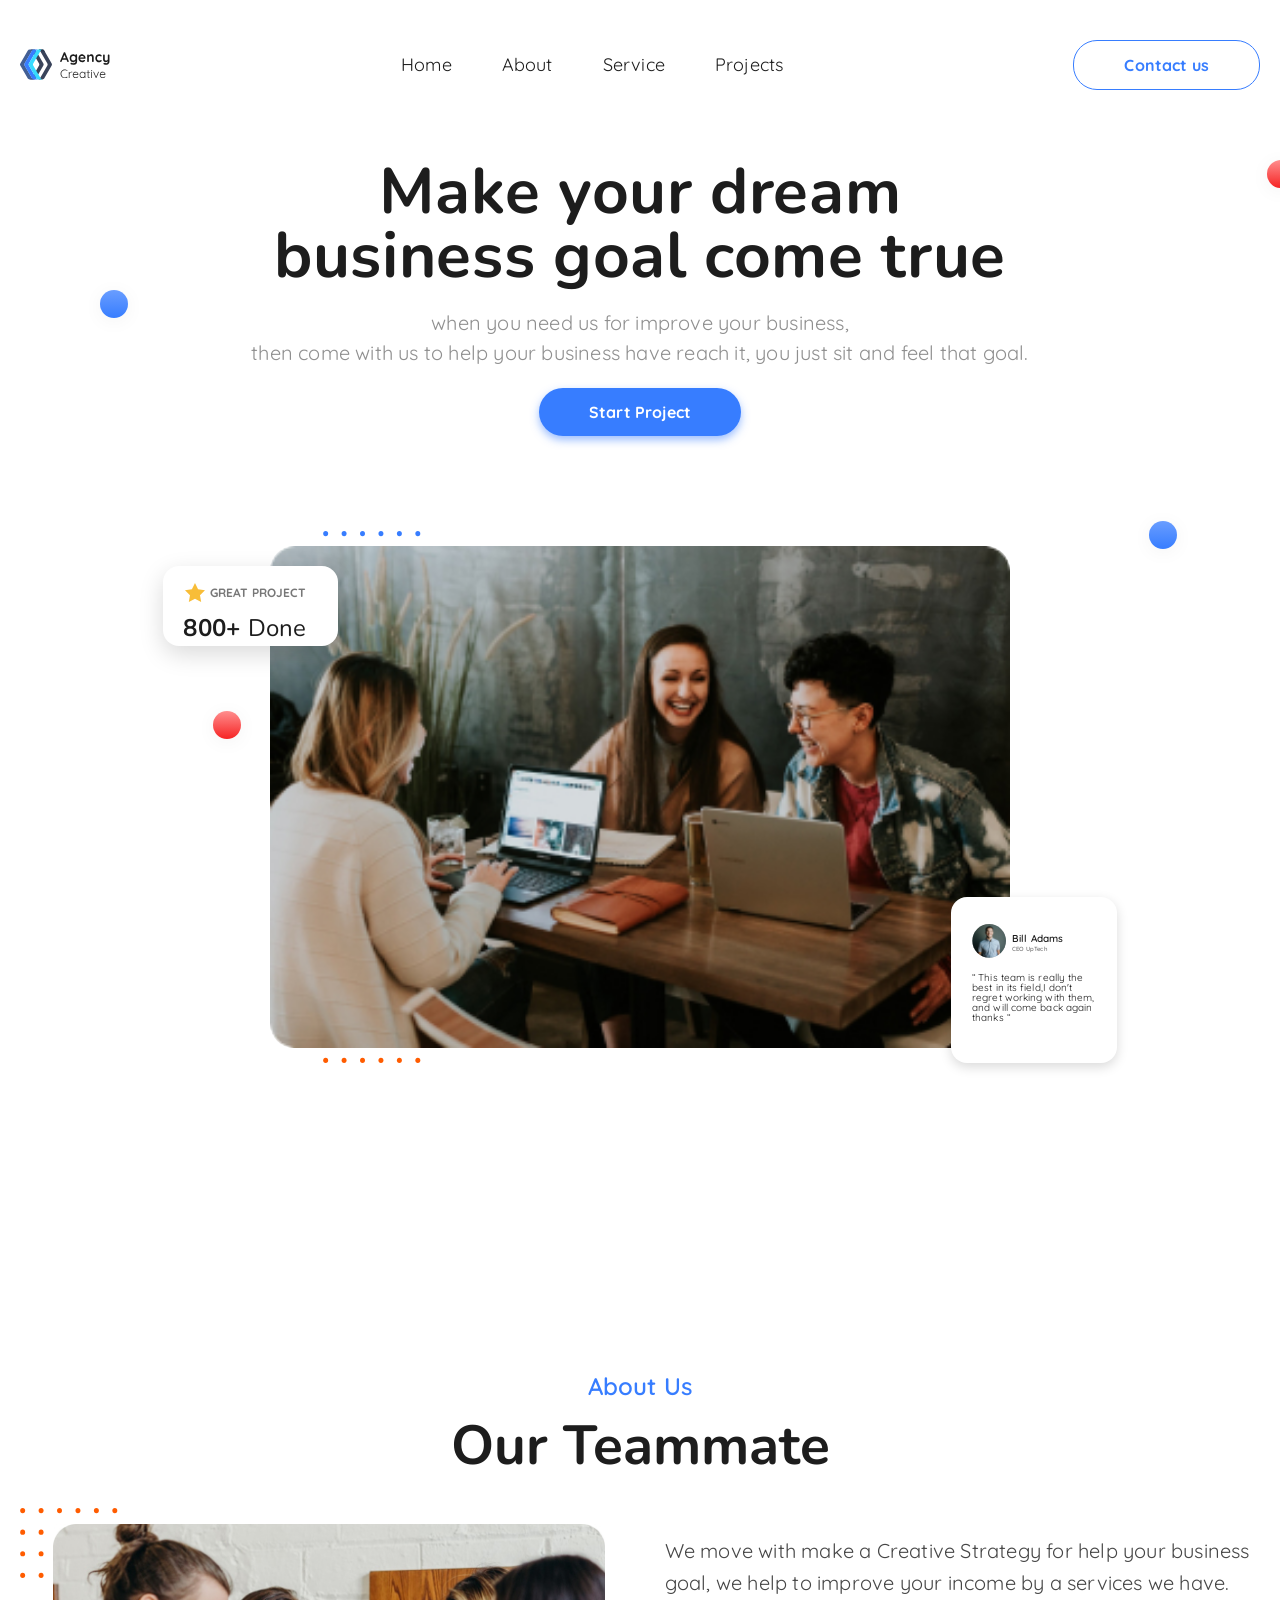
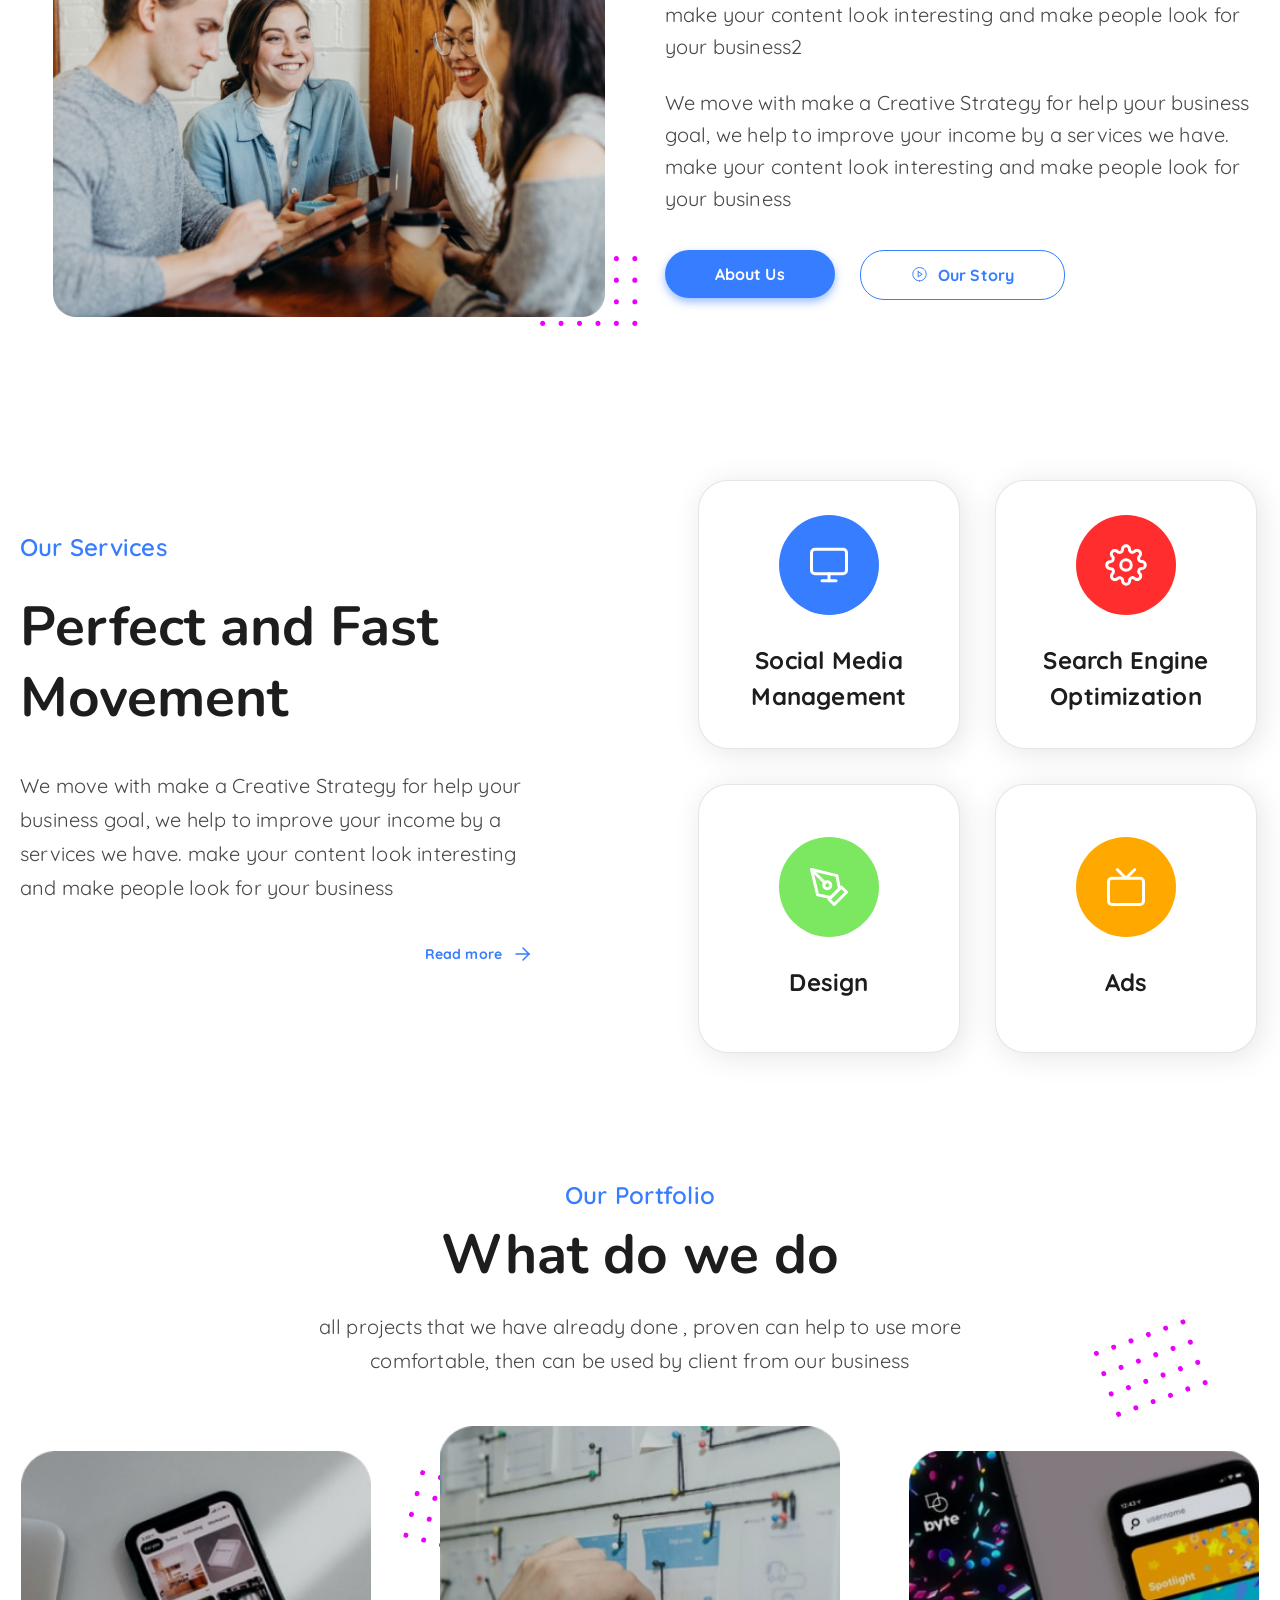
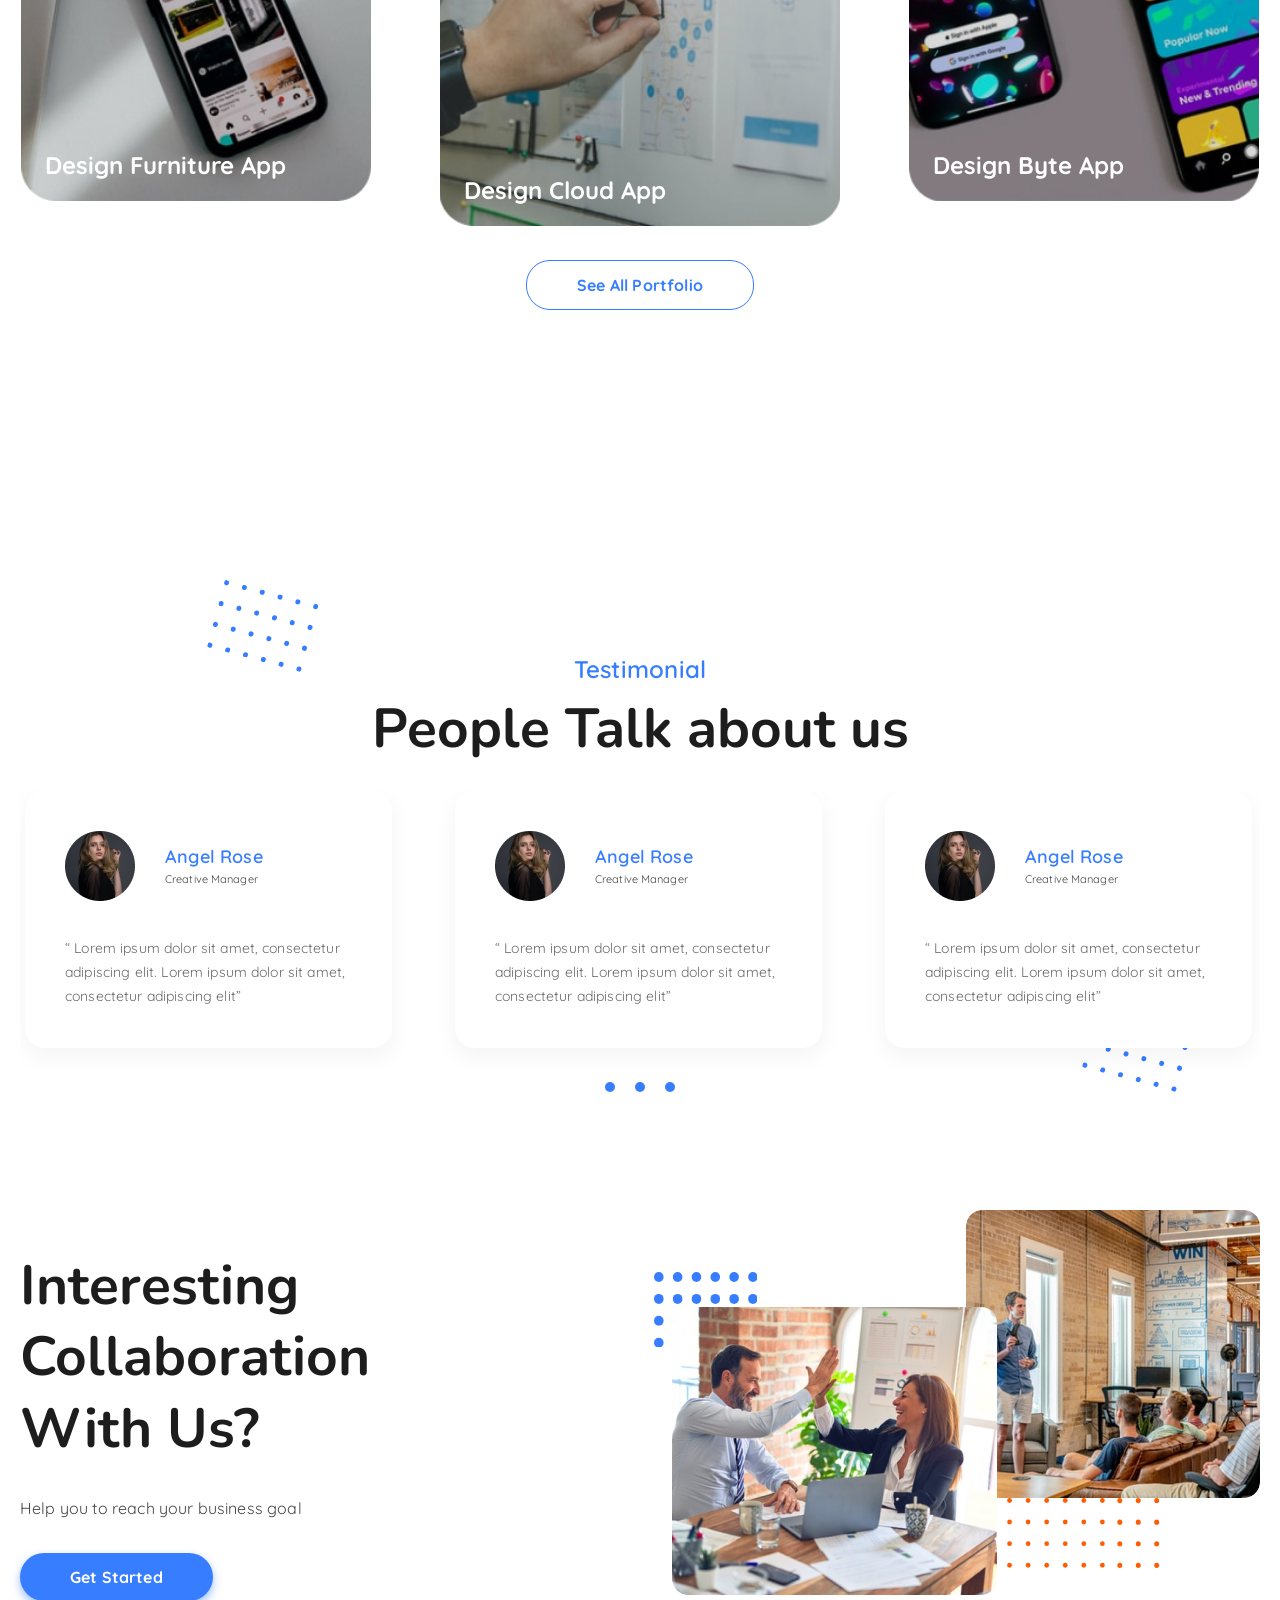
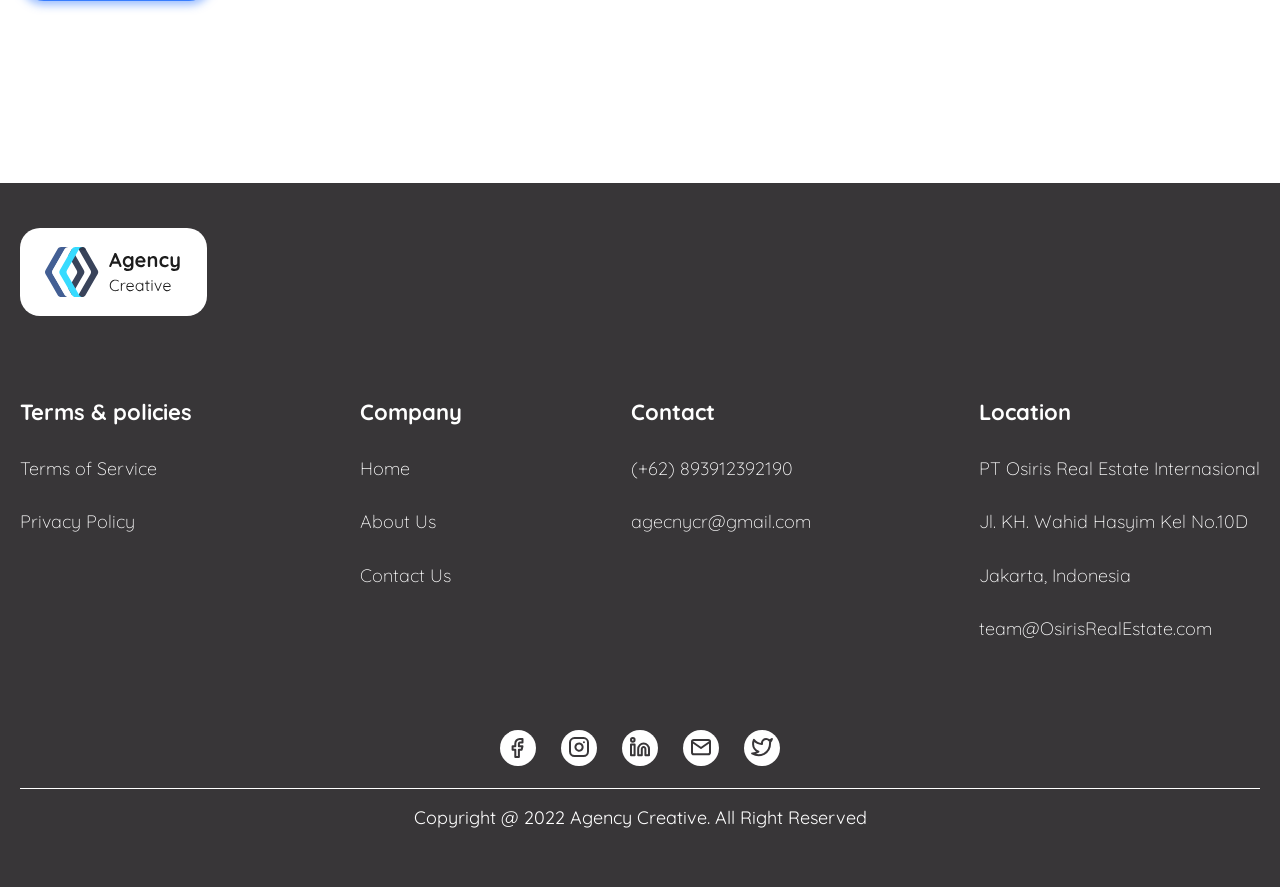
==== commit 75428426: "minor fixes" ====
--- a/index.html
+++ b/index.html
@@ -3,9 +3,14 @@
 <head>
     <meta charset="UTF-8">
     <meta name="viewport"
-          content="width=device-width, user-scalable=no, initial-scale=1.0, maximum-scale=1.0, minimum-scale=1.0">
+          content="width=device-width, user-scalable=yes, initial-scale=1.0, maximum-scale=5.0, minimum-scale=1.0">
     <meta http-equiv="X-UA-Compatible" content="ie=edge">
     <title>Agency Creative</title>
+
+    <meta name="description"
+          content="Agency Creative - a professional agency offering unique project development,
+          design and consulting services.">
+    <meta name="keywords" content="Agency Creative, services, design, projects, consulting, development, portfolio">
 
     <link rel="icon" type="image/x-icon" href="images/favicon.ico">
     <link rel="stylesheet" href="css/owl.carousel.min.css">
@@ -134,7 +139,7 @@
                                 </svg>
                             </div>
                             <div class="comment__header__nick">
-                                <h5 class="nick__name">Bill Adams</h5>
+                                <p class="nick__name">Bill Adams</p>
                                 <p class="job__title">CEO UpTech</p>
                             </div>
 
@@ -157,8 +162,8 @@
     <section class="about-us" id="about-us">
         <div class="container">
 
-            <h4 class="section__sub-title">About Us</h4>
-            <h2 class="section__title">Our Teammate</h2>
+            <h2 class="section__sub-title">About Us</h2>
+            <h3 class="section__title">Our Teammate</h3>
 
             <div class="about-us__content">
 
@@ -209,8 +214,8 @@
 
             <div class="service__content">
                 <div class="service__info">
-                    <h4 class="section__sub-title">Our Services</h4>
-                    <h2 class="section__title">Perfect and Fast Movement</h2>
+                    <h2 class="section__sub-title">Our Services</h2>
+                    <h3 class="section__title">Perfect and Fast Movement</h3>
 
                     <p class="service__description">
                         We move with make a Creative Strategy for help your business goal, we help to improve your
@@ -235,9 +240,9 @@
                                 <use href="images/icon-sprite.svg#monitor"></use>
                             </svg>
                         </div>
-                        <h3 class="card__title">
+                        <h4 class="card__title">
                             Social Media Management
-                        </h3>
+                        </h4>
                     </article>
 
                     <article class="service__card">
@@ -247,9 +252,9 @@
                                 <use href="images/icon-sprite.svg#gear"></use>
                             </svg>
                         </div>
-                        <h3 class="card__title">
+                        <h4 class="card__title">
                             Search Engine Optimization
-                        </h3>
+                        </h4>
                     </article>
 
                     <article class="service__card">
@@ -259,9 +264,9 @@
                                 <use href="images/icon-sprite.svg#pen"></use>
                             </svg>
                         </div>
-                        <h3 class="card__title">
+                        <h4 class="card__title">
                             Design
-                        </h3>
+                        </h4>
                     </article>
 
                     <article class="service__card">
@@ -271,11 +276,10 @@
                                 <use href="images/icon-sprite.svg#tv"></use>
                             </svg>
                         </div>
-                        <h3 class="card__title">
+                        <h4 class="card__title">
                             Ads
-                        </h3>
+                        </h4>
                     </article>
-
                 </div>
 
             </div>
@@ -291,8 +295,8 @@
 
         <div class="container">
 
-            <h4 class="section__sub-title">Our Portfolio</h4>
-            <h2 class="section__title">What do we do</h2>
+            <h2 class="section__sub-title">Our Portfolio</h2>
+            <h3 class="section__title">What do we do</h3>
 
             <p class="portfolio__description">
                 all projects that we have already done , proven can help to use more comfortable, then can be used by
@@ -341,8 +345,8 @@
             <use href="images/icon-sprite.svg#eclipses"></use>
         </svg>
         <div class="container">
-            <h4 class="section__sub-title">Testimonial</h4>
-            <h2 class="section__title">People Talk about us</h2>
+            <h2 class="section__sub-title">Testimonial</h2>
+            <h3 class="section__title">People Talk about us</h3>
 
             <div class="testimonial__cards owl-carousel">
 
@@ -354,7 +358,7 @@
                         </div>
                         <div class="header__info">
 
-                            <h3 class="header__title">Angel Rose</h3>
+                            <h4 class="header__title">Angel Rose</h4>
                             <p class="job__title">Creative Manager</p>
                         </div>
                     </div>
@@ -374,7 +378,7 @@
                         </div>
                         <div class="header__info">
 
-                            <h3 class="header__title">Angel Rose</h3>
+                            <h4 class="header__title">Angel Rose</h4>
                             <p class="job__title">Creative Manager</p>
                         </div>
                     </div>
@@ -394,7 +398,7 @@
                         </div>
                         <div class="header__info">
 
-                            <h3 class="header__title">Angel Rose</h3>
+                            <h4 class="header__title">Angel Rose</h4>
                             <p class="job__title">Creative Manager</p>
                         </div>
                     </div>
@@ -414,7 +418,7 @@
                         </div>
                         <div class="header__info">
 
-                            <h3 class="header__title">Angel Rose</h3>
+                            <h4 class="header__title">Angel Rose</h4>
                             <p class="job__title">Creative Manager</p>
                         </div>
                     </div>
@@ -434,7 +438,7 @@
                         </div>
                         <div class="header__info">
 
-                            <h3 class="header__title">Angel Rose</h3>
+                            <h4 class="header__title">Angel Rose</h4>
                             <p class="job__title">Creative Manager</p>
                         </div>
                     </div>
@@ -454,7 +458,7 @@
                         </div>
                         <div class="header__info">
 
-                            <h3 class="header__title">Angel Rose</h3>
+                            <h4 class="header__title">Angel Rose</h4>
                             <p class="job__title">Creative Manager</p>
                         </div>
                     </div>
@@ -474,7 +478,7 @@
                         </div>
                         <div class="header__info">
 
-                            <h3 class="header__title">Angel Rose</h3>
+                            <h4 class="header__title">Angel Rose</h4>
                             <p class="job__title">Creative Manager</p>
                         </div>
                     </div>
@@ -497,7 +501,7 @@
                 <div class="collaboration__images">
                     <div class="collaboration__wrapper collaboration__wrapper-1">
                         <div class="image__wrapper wrapper-1">
-                            <svg class="blue__ellipses ellipses">-
+                            <svg class="blue__ellipses ellipses">
                                 <use href="images/icon-sprite.svg#eclipses-6-bold"></use>
                             </svg>
                             <img class="image" src="images/collaboration-1.jpg"
@@ -545,7 +549,7 @@
                 <div class="footer-navigations">
 
                     <div class="footer-navigation">
-                        <h4 class="footer-navigation__title">Terms & policies</h4>
+                        <h2 class="footer-navigation__title">Terms & policies</h2>
                         <ul class="footer-navigation__list">
                             <li class="footer-navigation__item">
                                 <a class="footer-navigation__link">
@@ -561,7 +565,7 @@
                     </div>
 
                     <div class="footer-navigation">
-                        <h4 class="footer-navigation__title">Company</h4>
+                        <h2 class="footer-navigation__title">Company</h2>
                         <ul class="footer-navigation__list">
                             <li class="footer-navigation__item">
                                 <a class="footer-navigation__link" href="#">
@@ -582,7 +586,7 @@
                     </div>
 
                     <div class="footer-navigation">
-                        <h4 class="footer-navigation__title">Contact</h4>
+                        <h2 class="footer-navigation__title">Contact</h2>
                         <ul class="footer-navigation__list">
                             <li class="footer-navigation__item">
                                 <a class="footer-navigation__link" href="tel:+62893912392190">
@@ -598,7 +602,7 @@
                     </div>
 
                     <div class="footer-navigation">
-                        <h4 class="footer-navigation__title">Location</h4>
+                        <h2 class="footer-navigation__title">Location</h2>
                         <ul class="footer-navigation__list">
                             <li class="footer-navigation__item">
                                 <a class="footer-navigation__link" href="#">
--- a/css/main.css
+++ b/css/main.css
@@ -234,9 +234,6 @@
 }
 
 @media screen and (min-width: 768px) {
-  .header .header__content {
-    gap: 50px;
-  }
   .header .header__content .nav__menu {
     width: inherit;
     padding: 0;
@@ -245,7 +242,7 @@
     box-shadow: none;
   }
   .header .header__content .nav__menu .nav__list {
-    gap: 1.125rem;
+    gap: 50px;
     flex-direction: row;
   }
   .header .header__content .nav__menu .nav__list .nav__item::after {
@@ -261,6 +258,9 @@
   }
   .header .header__content .nav__menu .nav__list .nav__item:hover::after {
     width: 100%;
+  }
+  .header .header__content .nav__menu .nav__list .nav__item .nav__link {
+    padding: 0;
   }
   .header .header__content .menu__btn {
     display: block;
@@ -465,19 +465,19 @@
     margin-bottom: 211px;
   }
   .hero .hero__title {
-    font-weight: 800;
     font-size: 64px;
-    letter-spacing: 0.01em;
   }
   .hero .hero__description {
     max-width: 800px;
     font-size: 20px;
     line-height: 1.5;
-    letter-spacing: 0.01em;
   }
   .hero__btn {
     font-size: 16px;
     padding: 12px 50px;
+  }
+  .hero__content {
+    margin-bottom: 95px;
   }
   .hero .hero__image__container {
     margin-bottom: 100px;
@@ -555,9 +555,7 @@
     height: 35px;
   }
   .hero .hero__image__container .hero__image .hero__comment .hero__comment__header .comment__header__nick .nick__name {
-    font-weight: 600;
     font-size: 10px;
-    letter-spacing: 0.01em;
     margin-bottom: 2px;
   }
   .hero .hero__image__container .hero__image .hero__comment .hero__comment__header .comment__header__nick .job__title {
@@ -672,7 +670,7 @@
   margin-bottom: 27px;
 }
 .service__cards .service__card .card__title {
-  max-width: 100px;
+  max-width: 120px;
   font-weight: 700;
   line-height: 1.5;
   letter-spacing: 0.01em;
@@ -697,6 +695,7 @@
   }
   .service__info .section__sub-title {
     text-align: left;
+    margin-bottom: 32px;
   }
   .service__info .section__title {
     font-weight: 700;
@@ -720,6 +719,10 @@
     display: flex;
     flex-direction: row;
     flex-wrap: wrap;
+  }
+  .service__cards .service__card .card__title {
+    max-width: 168px;
+    font-size: 24px;
   }
 }
 @media screen and (max-width: 1140px) {
@@ -926,6 +929,7 @@
   border-radius: 30px;
   padding: 0 31px 24px 24px;
   transition: 1s;
+  aspect-ratio: 1/1;
 }
 .portfolio__cards .portfolio__card .card__image {
   top: 0;
@@ -934,6 +938,8 @@
   height: 100%;
   z-index: -1;
   position: absolute;
+  object-fit: cover;
+  object-position: center;
 }
 .portfolio__cards .portfolio__card .card__title {
   font-weight: 700;
@@ -976,11 +982,13 @@
   .portfolio {
     margin-bottom: 196px;
   }
+  .portfolio .section__title {
+    margin-bottom: 28px;
+  }
   .portfolio__description {
     max-width: 674px;
     margin: 0 auto 48px;
     font-size: 20px;
-    line-height: 170%;
   }
   .portfolio__cards {
     display: flex;
@@ -1113,7 +1121,8 @@
 
 @media screen and (min-width: 768px) {
   .testimonial {
-    margin-bottom: 247px;
+    padding-top: 98px;
+    margin-bottom: 141px;
   }
   .testimonial .testimonial__cards {
     display: flex;
@@ -1170,7 +1179,7 @@
     transform: rotate(15deg);
   }
   .testimonial .ellipse__top {
-    top: -45px;
+    top: 32px;
     left: 214px;
   }
   .testimonial .ellipse__bottom {
@@ -1427,7 +1436,7 @@
   line-height: 1.3;
   color: #fff;
 }
-.footer-navigations .footer-navigation__list .footer-navigation__item:hover .footer-navigation__link {
+.footer-navigations .footer-navigation__list .footer-navigation__item .footer-navigation__link:hover {
   color: #377dff;
 }
 .footer .social-items {
@@ -1459,7 +1468,7 @@
 @media screen and (min-width: 768px) {
   .footer-navigations .footer-navigation__title {
     font-weight: 700;
-    font-size: 27px;
+    font-size: 22px;
   }
   .footer-navigations .footer-navigation__list .footer-navigation__item .footer-navigation__link {
     font-size: 18px;
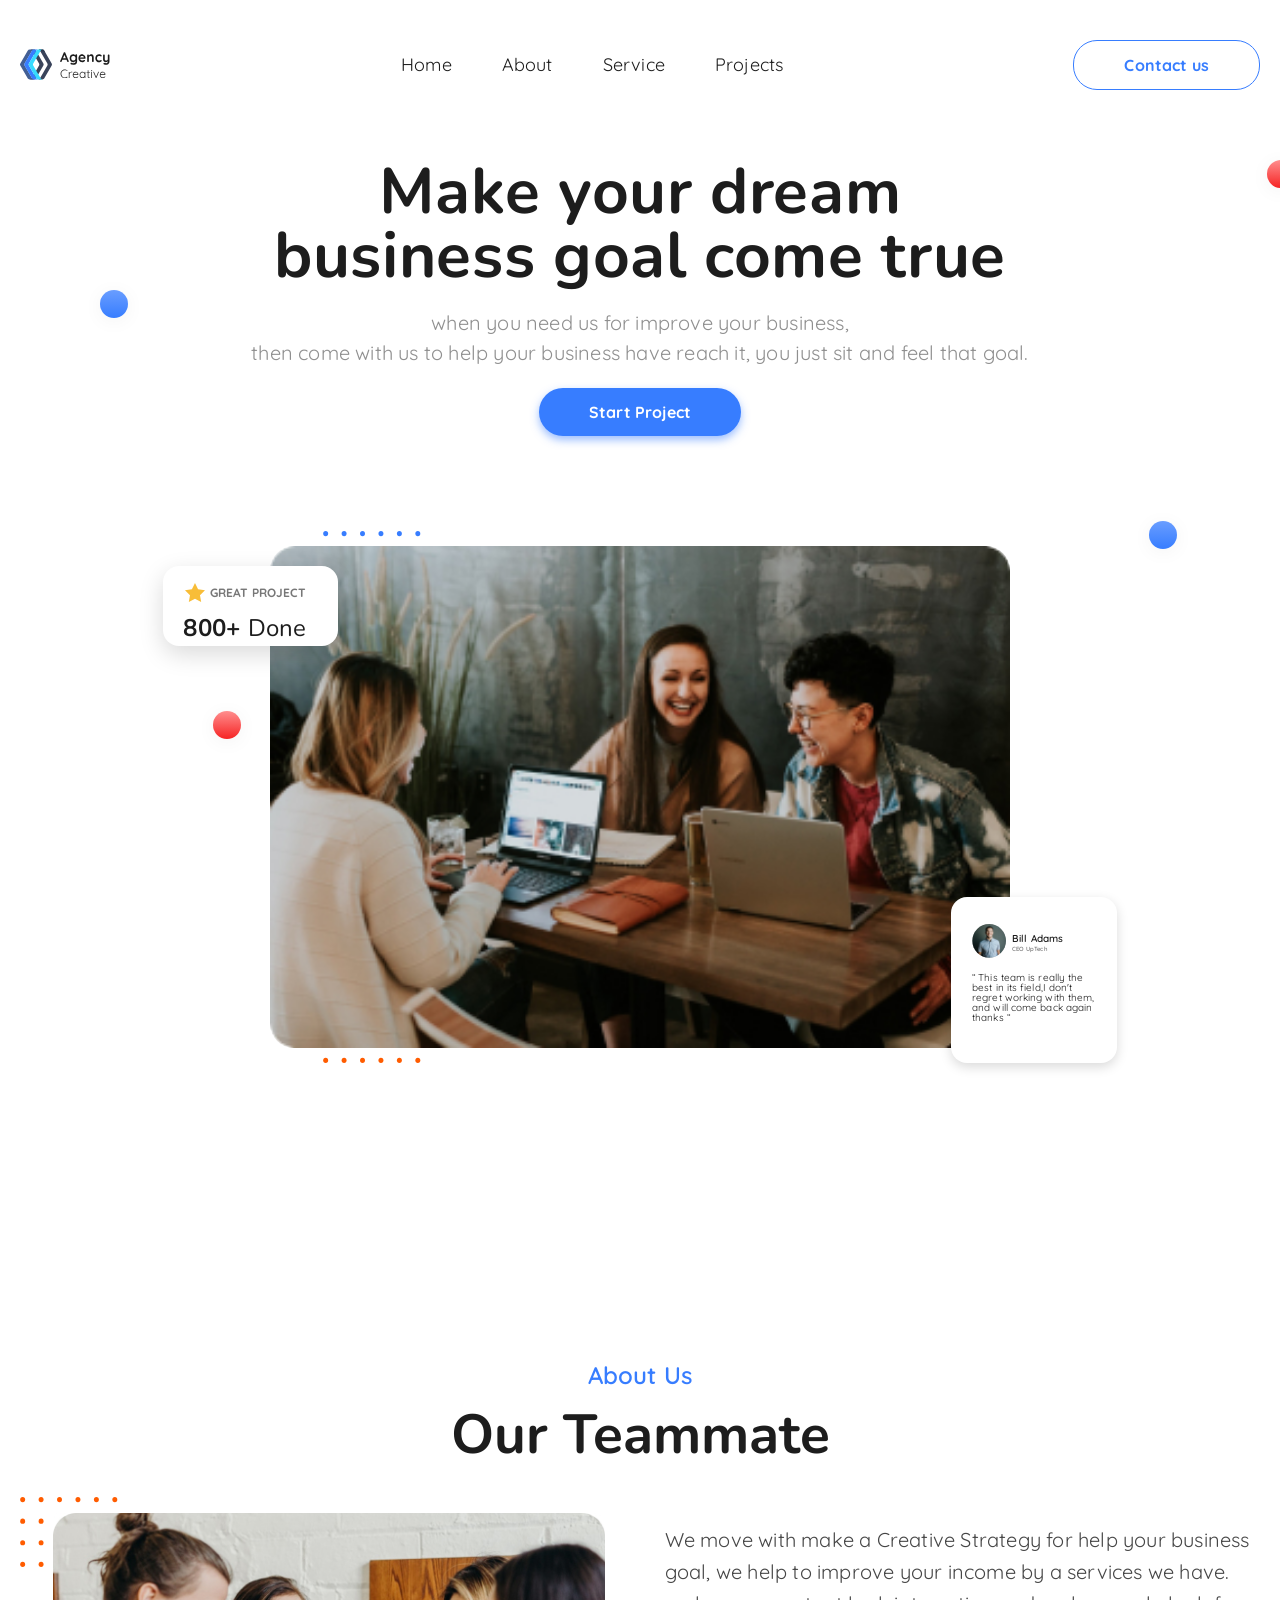
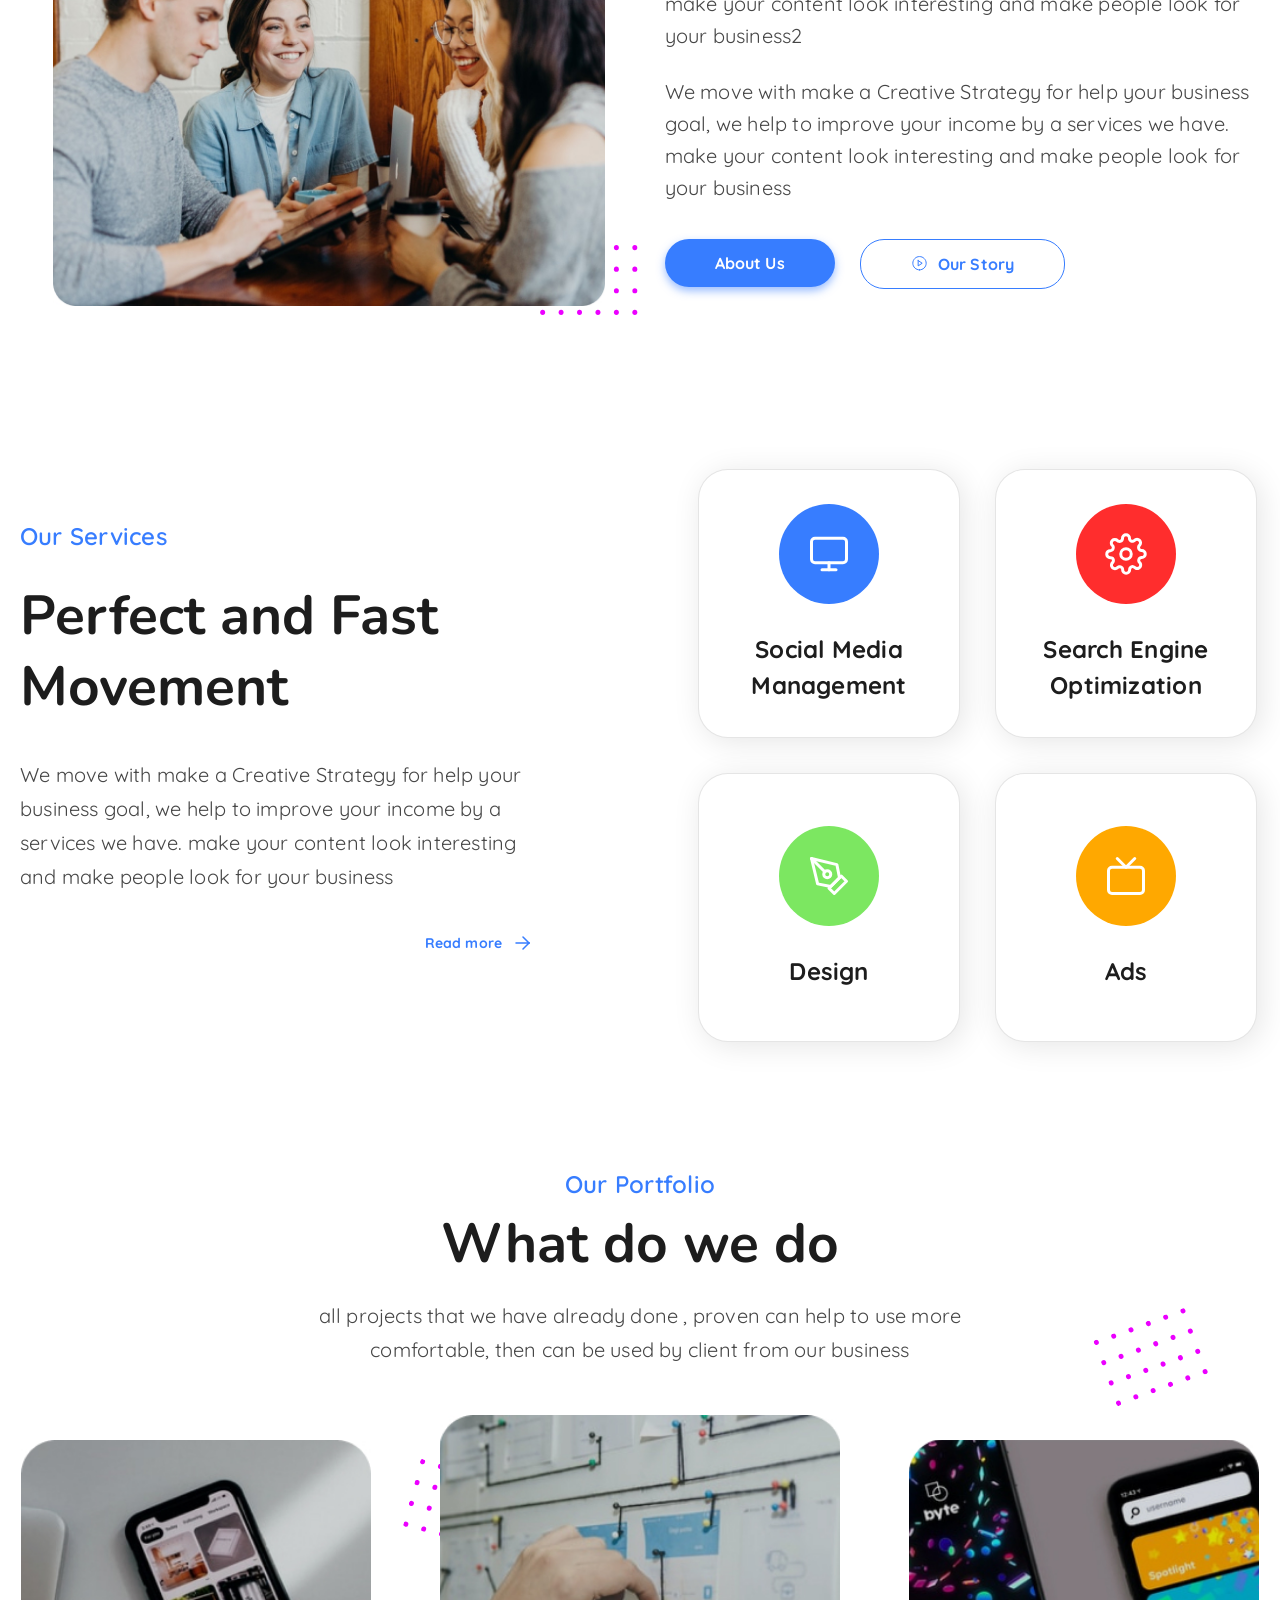
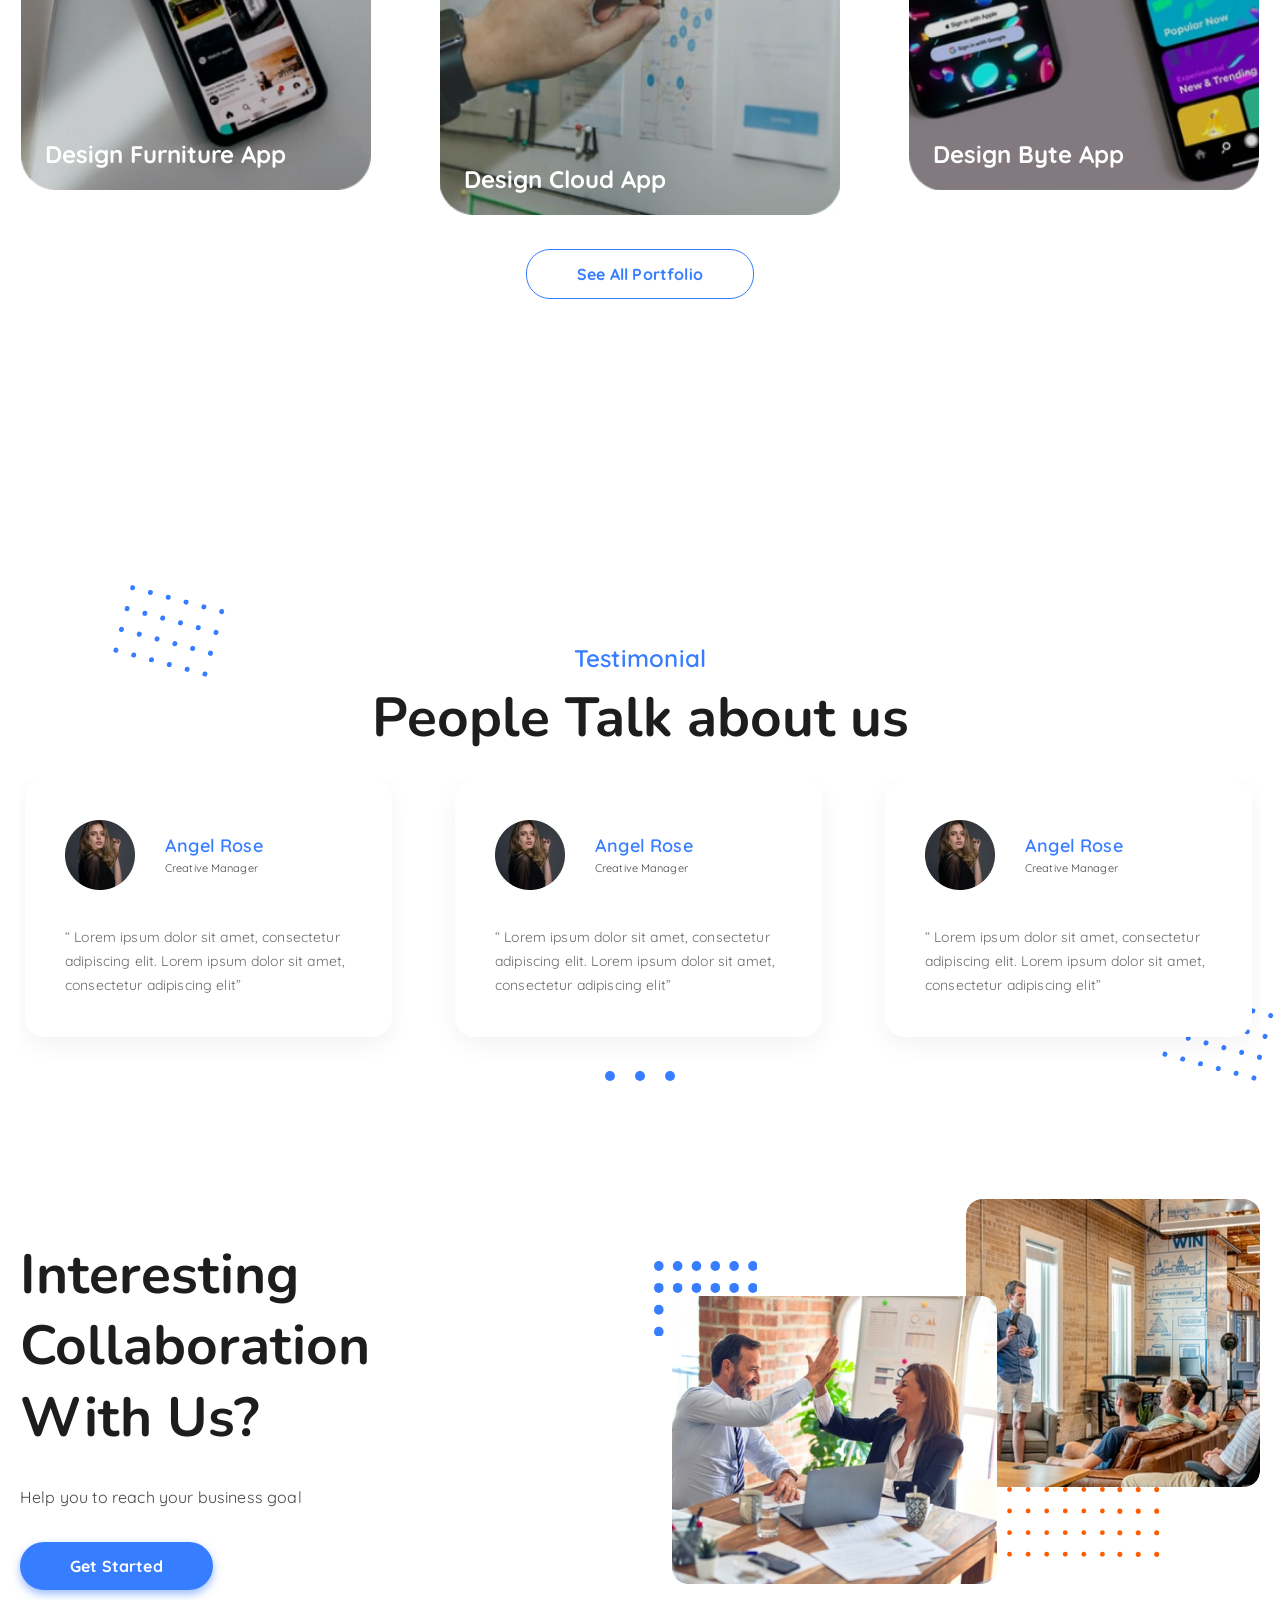
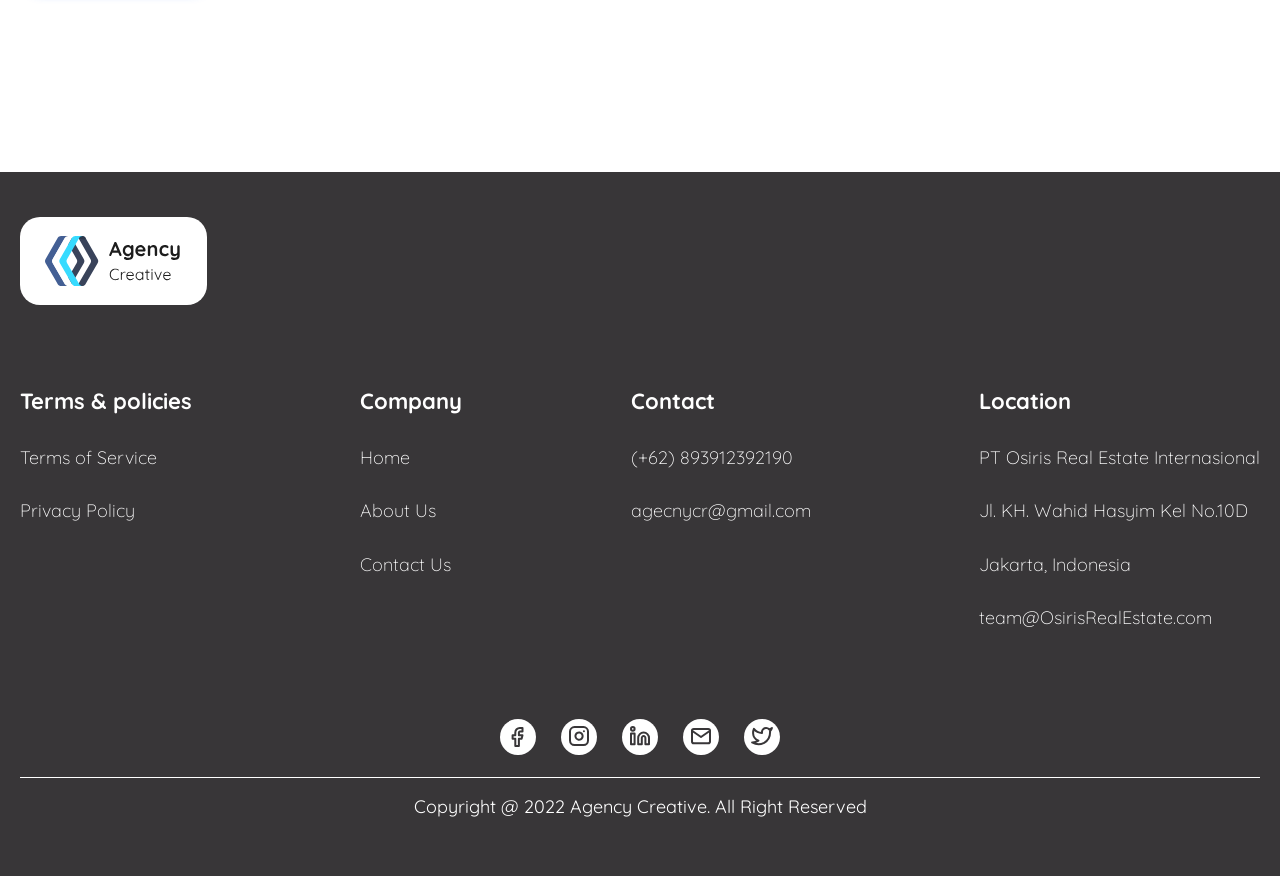
==== commit 0743b0ca: "optimization" ====
--- a/index.html
+++ b/index.html
@@ -102,8 +102,8 @@
                         <use href="images/icon-sprite.svg#eclipses"></use>
                     </svg>
                     <picture>
-                        <source srcset="images/hero-image-desktop.jpg" media="(min-width: 768px)">
-                        <img src="images/hero-image-1.jpg" alt="hero image">
+                        <source srcset="images/webp/hero-image-desktop.webp" media="(min-width: 768px)">
+                        <img src="images/webp/hero-image-1.webp" alt="hero image" loading="lazy">
                     </picture>
 
                     <div class="hero__mark">
@@ -202,7 +202,7 @@
                     <svg class="red__ellipses ellipses">
                         <use href="images/icon-sprite.svg#eclipses"></use>
                     </svg>
-                    <img class="image" src="images/teammate.jpg" alt="Our teammate">
+                    <img class="image" src="images/webp/teammate.webp" alt="Our teammate" loading="lazy">
                 </div>
             </div>
         </div>
@@ -308,7 +308,7 @@
 
                 <li class="portfolio__card__item">
                     <article class="portfolio__card">
-                        <img class="card__image" src="images/furniture-app.jpg" alt="Furniture app">
+                        <img class="card__image" src="images/webp/furniture-app.webp" alt="Furniture app" loading="lazy">
                         <h4 class="card__title">Design Furniture App</h4>
                     </article>
                 </li>
@@ -317,13 +317,13 @@
                         <use href="images/icon-sprite.svg#eclipses"></use>
                     </svg>
                     <article class="portfolio__card">
-                        <img class="card__image" src="images/cloud-app.jpg" alt="Cloud app">
+                        <img class="card__image" src="images/webp/cloud-app.webp" alt="Cloud app" loading="lazy">
                         <h4 class="card__title">Design Cloud App</h4>
                     </article>
                 </li>
                 <li class="portfolio__card__item">
                     <article class="portfolio__card">
-                        <img class="card__image" src="images/byte-app.jpg" alt="Byte app">
+                        <img class="card__image" src="images/webp/byte-app.webp" alt="Byte app" loading="lazy">
                         <h4 class="card__title">Design Byte App</h4>
                     </article>
                 </li>
@@ -336,15 +336,14 @@
     </section>
 
     <section class="testimonial" id="testimonial">
-
-        <svg class="ellipse__top ellipses">
-            <use href="images/icon-sprite.svg#eclipses"></use>
-        </svg>
-
-        <svg class="ellipse__bottom ellipses">
-            <use href="images/icon-sprite.svg#eclipses"></use>
-        </svg>
         <div class="container">
+            <svg class="ellipse__top ellipses">
+                <use href="images/icon-sprite.svg#eclipses"></use>
+            </svg>
+
+            <svg class="ellipse__bottom ellipses">
+                <use href="images/icon-sprite.svg#eclipses"></use>
+            </svg>
             <h2 class="section__sub-title">Testimonial</h2>
             <h3 class="section__title">People Talk about us</h3>
 
@@ -354,7 +353,7 @@
 
                     <div class="card__header">
                         <div class="header__image">
-                            <img src="images/testimonial-avatar.jpg" alt="testimonial avatar">
+                            <img src="images/webp/testimonial-avatar.webp" alt="testimonial avatar" loading="lazy">
                         </div>
                         <div class="header__info">
 
@@ -374,7 +373,7 @@
 
                     <div class="card__header">
                         <div class="header__image">
-                            <img src="images/testimonial-avatar.jpg" alt="testimonial avatar">
+                            <img src="images/webp/testimonial-avatar.webp" alt="testimonial avatar" loading="lazy">
                         </div>
                         <div class="header__info">
 
@@ -394,7 +393,7 @@
 
                     <div class="card__header">
                         <div class="header__image">
-                            <img src="images/testimonial-avatar.jpg" alt="testimonial avatar">
+                            <img src="images/webp/testimonial-avatar.webp" alt="testimonial avatar" loading="lazy">
                         </div>
                         <div class="header__info">
 
@@ -414,7 +413,7 @@
 
                     <div class="card__header">
                         <div class="header__image">
-                            <img src="images/testimonial-avatar.jpg" alt="testimonial avatar">
+                            <img src="images/webp/testimonial-avatar.webp" alt="testimonial avatar" loading="lazy">
                         </div>
                         <div class="header__info">
 
@@ -434,7 +433,7 @@
 
                     <div class="card__header">
                         <div class="header__image">
-                            <img src="images/testimonial-avatar.jpg" alt="testimonial avatar">
+                            <img src="images/webp/testimonial-avatar.webp" alt="testimonial avatar" loading="lazy">
                         </div>
                         <div class="header__info">
 
@@ -454,7 +453,7 @@
 
                     <div class="card__header">
                         <div class="header__image">
-                            <img src="images/testimonial-avatar.jpg" alt="testimonial avatar">
+                            <img src="images/webp/testimonial-avatar.webp" alt="testimonial avatar" loading="lazy">
                         </div>
                         <div class="header__info">
 
@@ -474,7 +473,7 @@
 
                     <div class="card__header">
                         <div class="header__image">
-                            <img src="images/testimonial-avatar.jpg" alt="testimonial avatar">
+                            <img src="images/webp/testimonial-avatar.webp" alt="testimonial avatar" loading="lazy">
                         </div>
                         <div class="header__info">
 
@@ -504,8 +503,8 @@
                             <svg class="blue__ellipses ellipses">
                                 <use href="images/icon-sprite.svg#eclipses-6-bold"></use>
                             </svg>
-                            <img class="image" src="images/collaboration-1.jpg"
-                                 alt="Collaboration image 1">
+                            <img class="image" src="images/webp/collaboration-1.webp"
+                                 alt="Collaboration image 1 " loading="lazy">
                         </div>
                     </div>
 
@@ -515,8 +514,8 @@
                             <svg class="orange__ellipses ellipses">
                                 <use href="images/icon-sprite.svg#eclipses-12"></use>
                             </svg>
-                            <img class="image" src="images/collaboration-2.jpg"
-                                 alt="collaboration image 2">
+                            <img class="image" src="images/webp/collaboration-2.webp"
+                                 alt="collaboration image 2" loading="lazy">
                         </div>
                     </div>
                 </div>
--- a/css/main.css
+++ b/css/main.css
@@ -462,7 +462,7 @@
 
 @media screen and (min-width: 768px) {
   .hero {
-    margin-bottom: 211px;
+    margin-bottom: 200px;
   }
   .hero .hero__title {
     font-size: 64px;
@@ -1167,10 +1167,10 @@
   }
 }
 @media screen and (min-width: 1140px) {
-  .testimonial {
+  .testimonial .container {
     position: relative;
   }
-  .testimonial .ellipses {
+  .testimonial .container .ellipses {
     display: block;
     width: 98px;
     height: 70px;
@@ -1178,13 +1178,13 @@
     fill: #377dff;
     transform: rotate(15deg);
   }
-  .testimonial .ellipse__top {
-    top: 32px;
-    left: 214px;
-  }
-  .testimonial .ellipse__bottom {
+  .testimonial .container .ellipse__top {
+    top: -50px;
+    left: 100px;
+  }
+  .testimonial .container .ellipse__bottom {
     bottom: 23px;
-    right: 93px;
+    right: -7px;
   }
 }
 .collaboration {
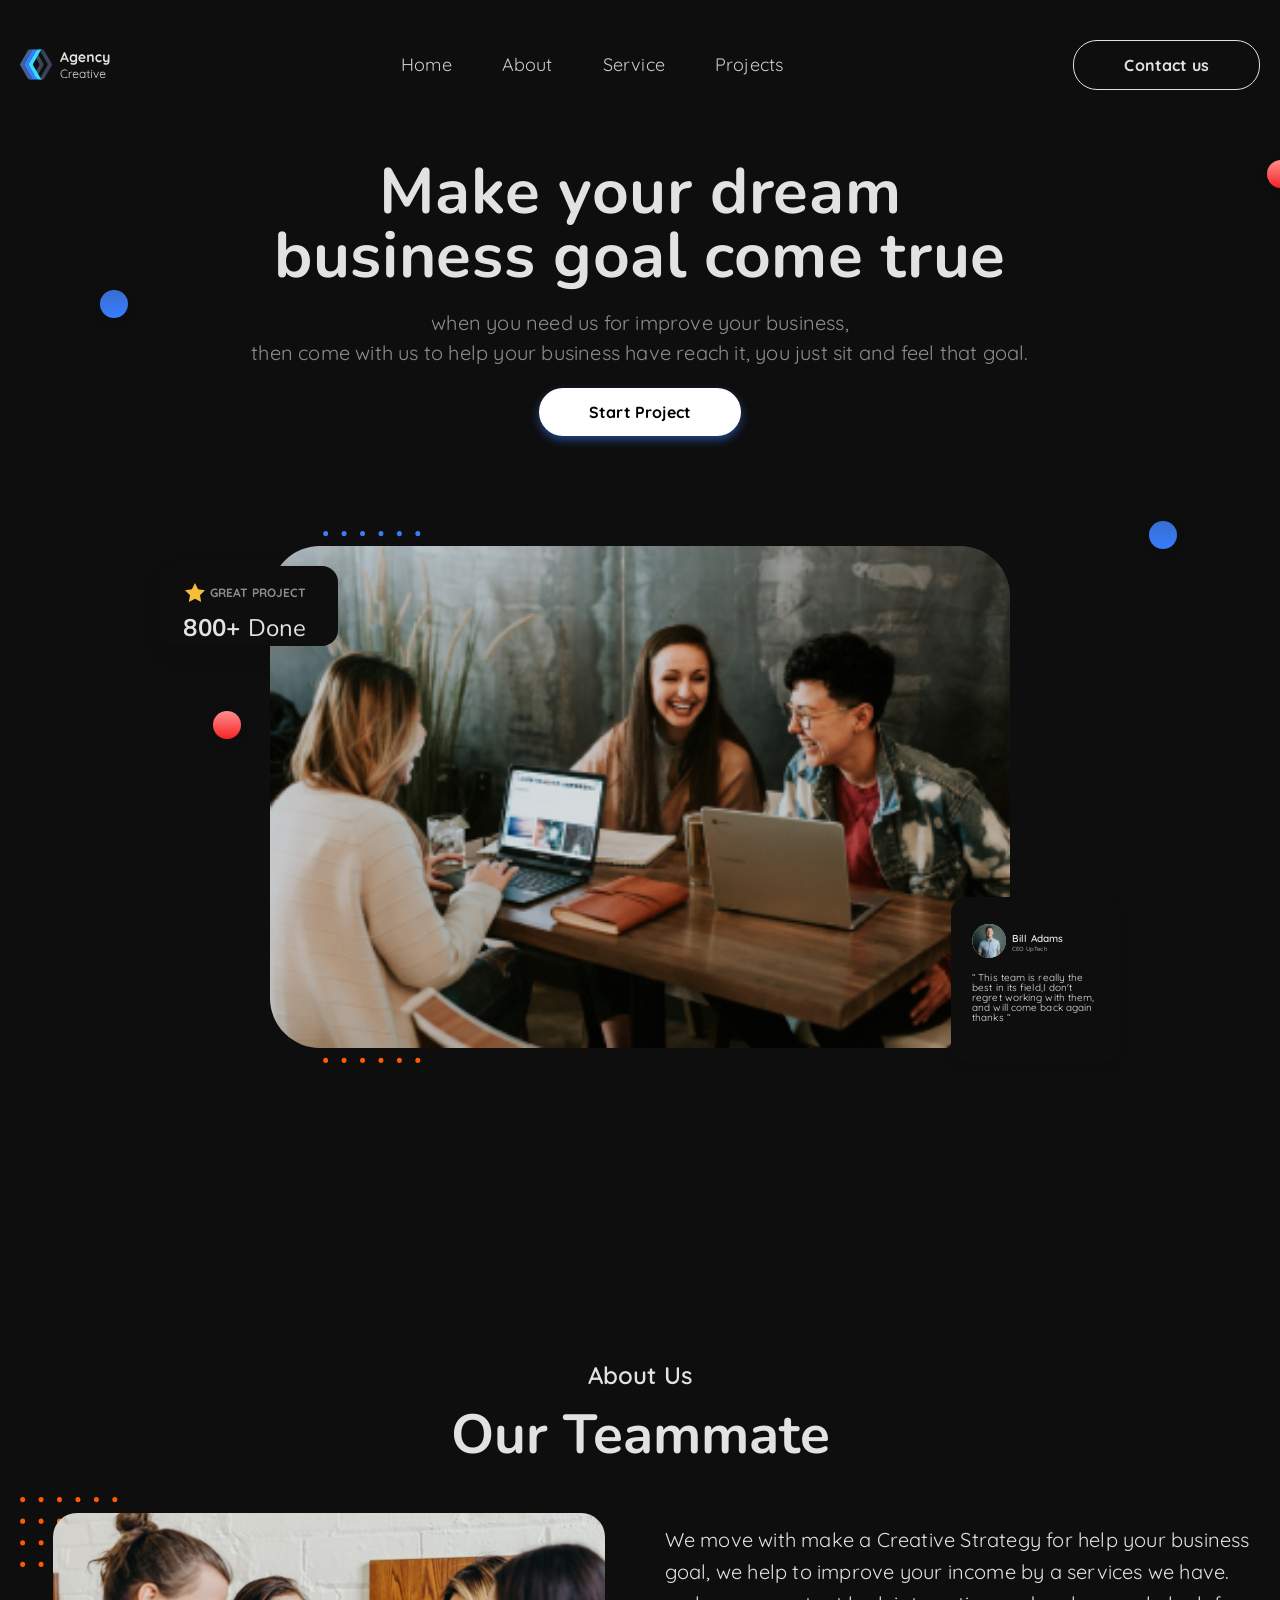
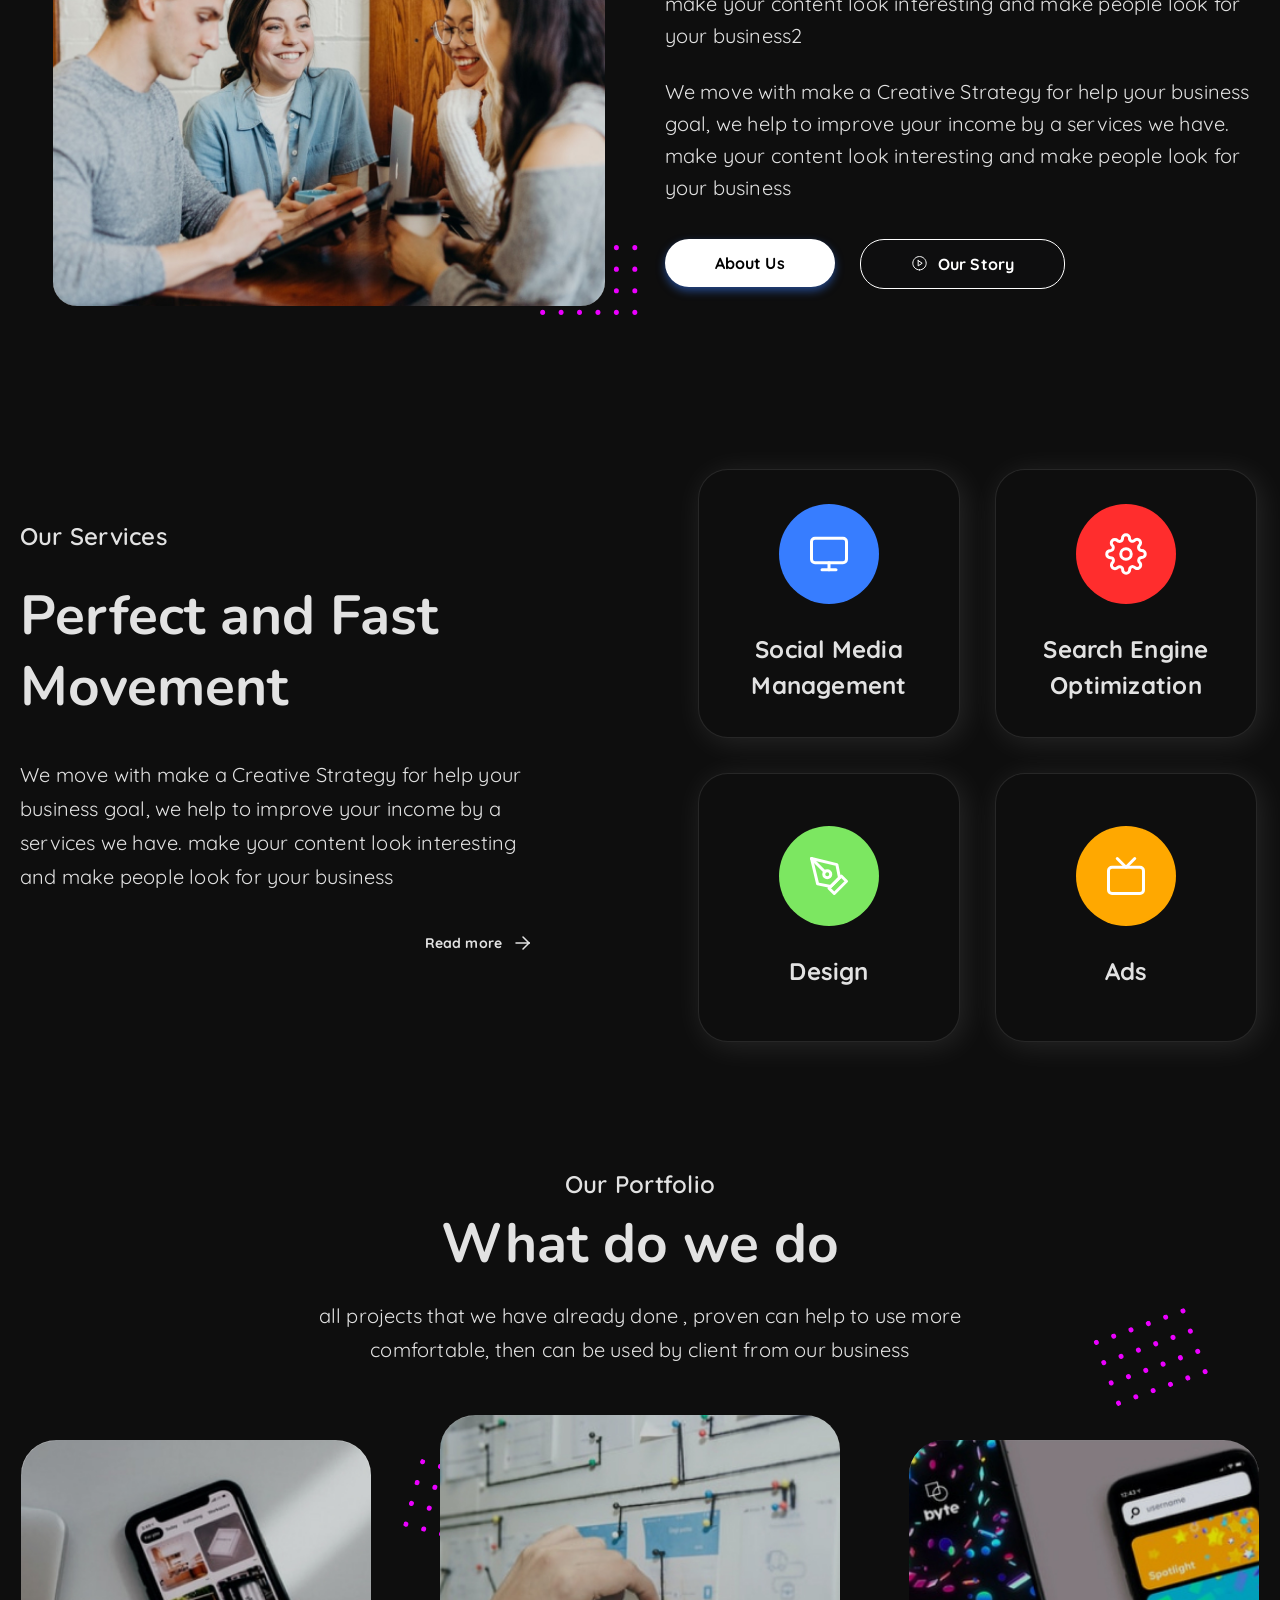
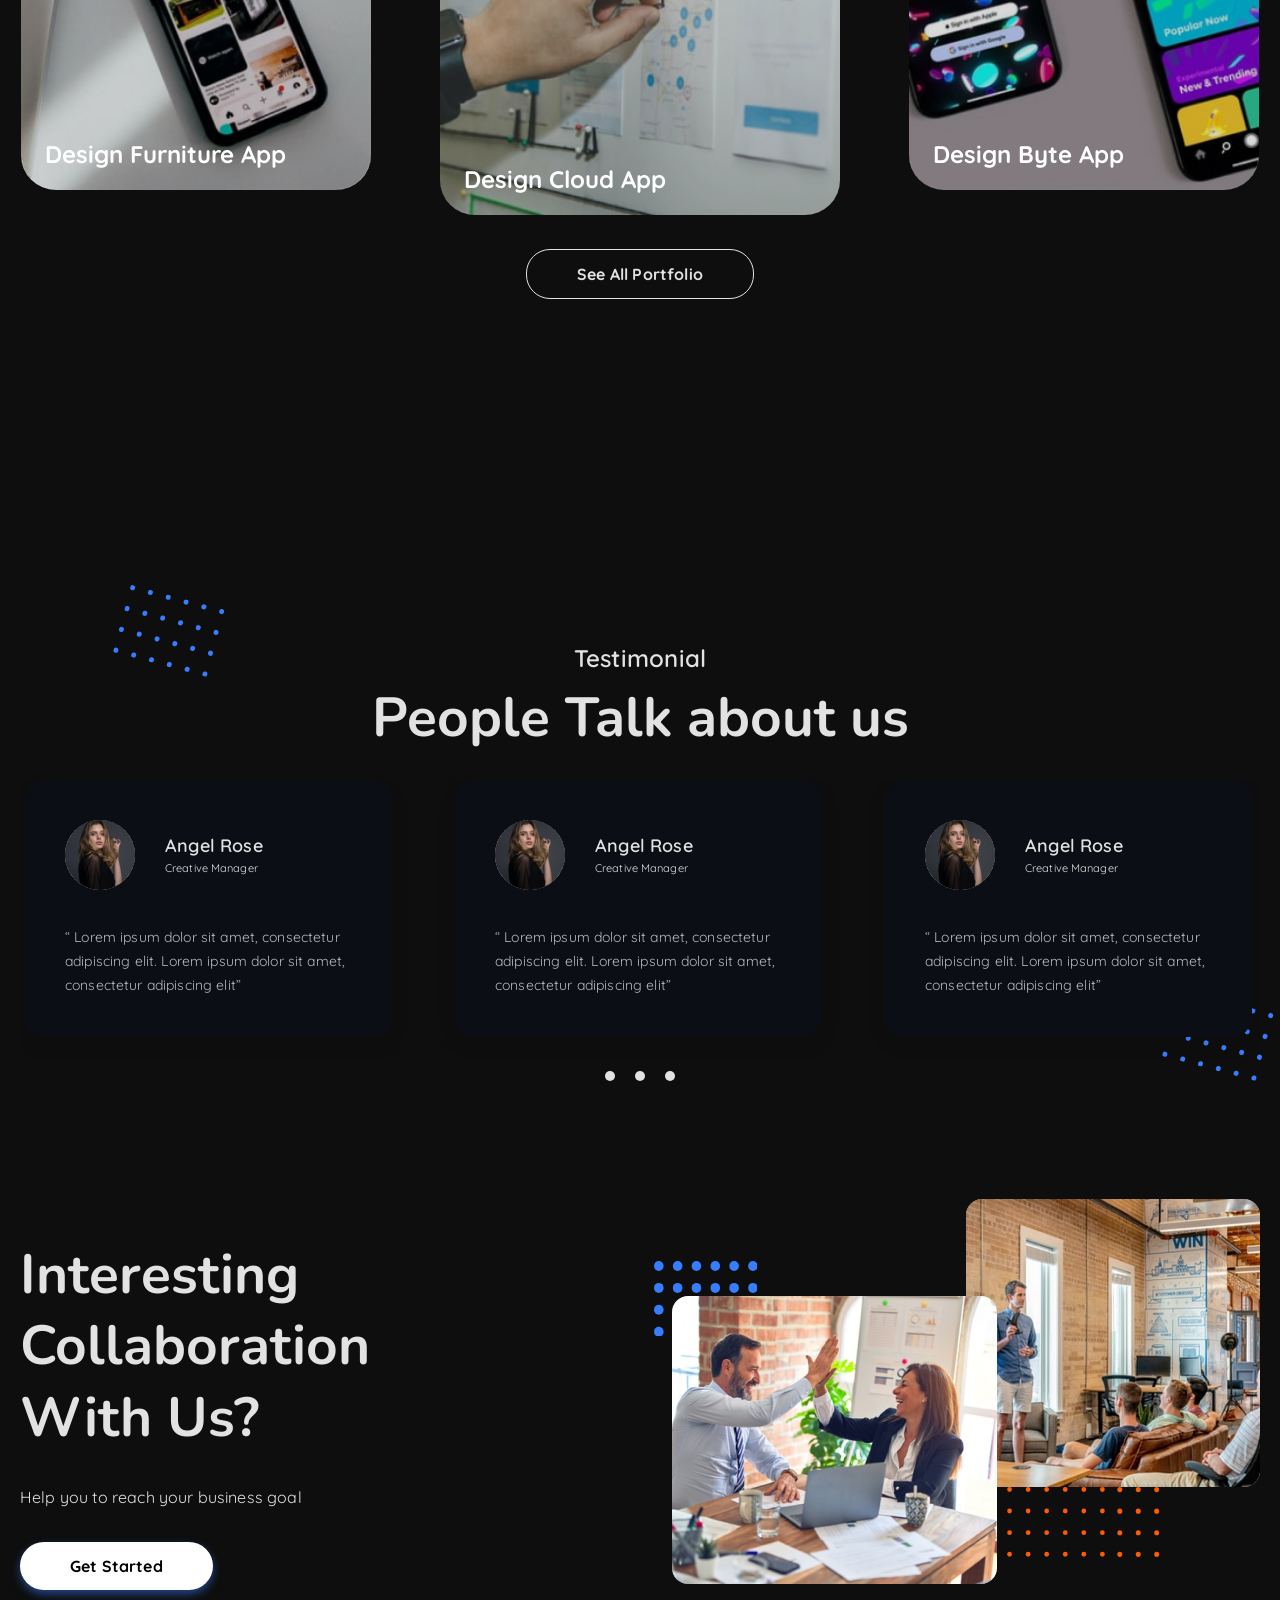
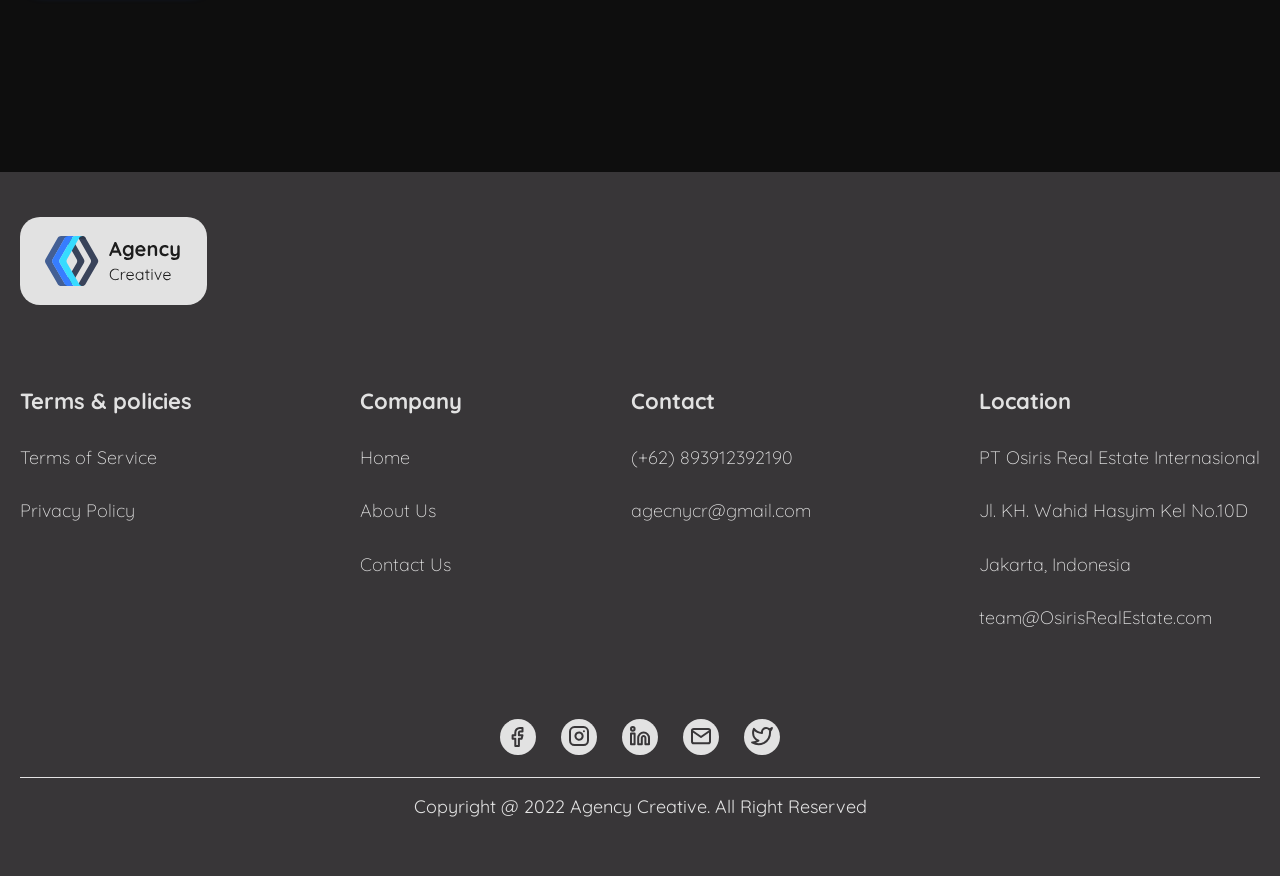
==== commit 9a42cadc: "WIP improvement" ====
--- a/index.html
+++ b/index.html
@@ -308,7 +308,8 @@
 
                 <li class="portfolio__card__item">
                     <article class="portfolio__card">
-                        <img class="card__image" src="images/webp/furniture-app.webp" alt="Furniture app" loading="lazy">
+                        <img class="card__image" src="images/webp/furniture-app.webp" alt="Furniture app"
+                             loading="lazy">
                         <h4 class="card__title">Design Furniture App</h4>
                     </article>
                 </li>
@@ -674,8 +675,7 @@
     </footer>
 </main>
 
-<script src="https://code.jquery.com/jquery-3.7.1.js" integrity="sha256-eKhayi8LEQwp4NKxN+CfCh+3qOVUtJn3QNZ0TciWLP4="
-        crossorigin="anonymous"></script>
+<script src="https://code.jquery.com/jquery-3.7.1.min.js"></script>
 <script src="js/owl.carousel.min.js"></script>
 
 <script src="js/main.js"></script>
--- a/css/main.css
+++ b/css/main.css
@@ -1,5 +1,36 @@
 :root {
   --main-grey-color: #464646;
+  --secondary-grey-color: #1d1d1d;
+  --main-background-color: #fff;
+  --main-blue-color: #377dff;
+  --header-menu-link-color: #1d1d1d;
+  --header-menu-link--hover-color: #377dff;
+  --header-menu-btn-color: #377dff;
+  --header-menu-btn-border-color: #377dff;
+  --header-menu-btn-hover-color: #ffffff;
+  --header-menu-btn-hover-bg-color: #377dff;
+  --button-color: #fff;
+  --button-bg-color: #377dff;
+  --button-hover-color: #377dff;
+  --button-hover-bg-color: #fff;
+  --button-video-color: #377dff;
+  --button-video-bg-color: #fff;
+  --button-video-border-color: #377dff;
+  --button-video-hover-color: #fff;
+  --button-video-hover-bg-color: #377dff;
+  --section-sub-title-color: #377dff;
+  --section-title-color: #1d1d1d;
+  --service-section-link-color: #377dff;
+  --arrow-color: #377dff;
+  --service-card-border-color: rgba(0, 0, 0, 0.1);
+  --portfolio-btn-color: #377dff;
+  --portfolio-btn-border-color: #377dff;
+  --portfolio-btn-hover-color: #ffffff;
+  --portfolio-btn-hover-bg-color: #377dff;
+  --testimonial-card-bg-color: #fff;
+  --testimonial-card-title-color: #377dff;
+  --testimonial-card-job-title-color: #464646;
+  --testimonial-owl-dots-bg-color: #377dff;
   font-family: "Quicksand", sans-serif;
   font-style: normal;
   font-weight: 400;
@@ -21,8 +52,40 @@
   cursor: pointer;
 }
 
-body {
-  color: var(--main-grey-color);
+.dark-theme {
+  --main-grey-color: #e2e2e2;
+  --secondary-grey-color: #e2e2e2;
+  --main-blue-color: #377dff;
+  --main-background-color: #0E0E0E;
+  --header-menu-btn-color: #e2e2e2;
+  --header-menu-btn-border-color: #e2e2e2;
+  --header-menu-btn-hover-color: #0E0E0E;
+  --header-menu-btn-hover-bg-color: #e2e2e2;
+  --header-menu-link-color: #e2e2e2;
+  --header-menu-link--hover-color: #377dff;
+  --button-color: #000;
+  --button-bg-color: #fff;
+  --button-hover-color: #fff;
+  --button-hover-bg-color: #377dff;
+  --button-video-color: #fff;
+  --button-video-bg-color: #0e0e0f;
+  --button-video-border-color: #fff;
+  --button-video-hover-color: #0e0e0f;
+  --button-video-hover-bg-color: #fff;
+  --section-sub-title-color: #e2e2e2;
+  --section-title-color: #e2e2e2;
+  --service-section-link-color: #e2e2e2;
+  --arrow-color: #e2e2e2;
+  --service-card-border-color: rgba(256, 256, 256, 0.1);
+  --portfolio-btn-color: #e2e2e2;
+  --portfolio-btn-border-color: #e2e2e2;
+  --portfolio-btn-hover-color: #0E0E0E;
+  --portfolio-btn-hover-bg-color: #e2e2e2;
+  --testimonial-card-bg-color: #0b0f15;
+  --testimonial-card-title-color: #e2e2e2;
+  --testimonial-card-job-title-color: #e2e2e2;
+  --testimonial-owl-dots-bg-color: #e2e2e2;
+  background-color: var(--main-background-color);
 }
 
 img {
@@ -50,7 +113,7 @@
   font-weight: 600;
   font-size: 14px;
   letter-spacing: 0.01em;
-  color: #377dff;
+  color: var(--section-sub-title-color);
   text-align: center;
   margin-bottom: 10px;
 }
@@ -68,7 +131,7 @@
   font-size: 24px;
   letter-spacing: 0;
   text-align: center;
-  color: #1d1d1d;
+  color: var(--section-title-color);
   margin-bottom: 35px;
 }
 @media screen and (min-width: 768px) {
@@ -184,7 +247,8 @@
   position: absolute;
   transform: translateX(-130%);
   transition: 1s ease;
-  background: #fff;
+  background: var(--main-background-color);
+  opacity: 0.9;
   z-index: 5;
   padding: 20px;
   box-shadow: 0 8px 24px 0 rgba(0, 0, 0, 0.05);
@@ -203,14 +267,14 @@
   justify-content: center;
 }
 .header .header__content .nav__menu .nav__list .nav__item:hover .nav__link {
-  color: #377dff;
+  color: var(--header-menu-link--hover-color);
 }
 .header .header__content .nav__menu .nav__list .nav__item .nav__link {
   padding: 5px;
   font-size: 1.125rem;
   line-height: 1.33333;
   text-transform: capitalize;
-  color: #1d1d1d;
+  color: var(--header-menu-link-color);
   letter-spacing: 0.01em;
   width: 100%;
   text-align: center;
@@ -230,9 +294,14 @@
 .header .header__content .burger-menu-icon {
   width: 29px;
   height: 25px;
-  stroke: #1D1D1D;
-}
-
+  stroke: var(--header-menu-link-color);
+}
+
+@media screen and (min-width: 768px) {
+  .header .header__content .nav__menu {
+    background: none;
+  }
+}
 @media screen and (min-width: 768px) {
   .header .header__content .nav__menu {
     width: inherit;
@@ -251,7 +320,7 @@
     display: block;
     position: absolute;
     width: 0;
-    background-color: #377dff;
+    background-color: var(--main-blue-color);
     height: 3px;
     transition: 0.4s;
     margin-top: 35px;
@@ -264,19 +333,19 @@
   }
   .header .header__content .menu__btn {
     display: block;
-    border: 1px solid #377dff;
+    border: 1px solid var(--header-menu-btn-border-color);
     border-radius: 24px;
     padding: 10px 35px;
     font-weight: 700;
     font-size: 16px;
     line-height: 1.5;
     letter-spacing: 0.01em;
-    color: #377dff;
+    color: var(--header-menu-btn-color);
     transition: 0.7s;
   }
   .header .header__content .menu__btn:hover {
-    color: #fff;
-    background-color: #377dff;
+    color: var(--header-menu-btn-hover-color);
+    background-color: var(--header-menu-btn-hover-bg-color);
   }
   .header .header__content .burger {
     display: none;
@@ -325,7 +394,7 @@
   font-weight: 800;
   letter-spacing: 0.01em;
   text-align: center;
-  color: #1d1d1d;
+  color: var(--secondary-grey-color);
 }
 .hero__description {
   max-width: 340px;
@@ -333,7 +402,7 @@
   line-height: 1.71429;
   letter-spacing: 0.01em;
   text-align: center;
-  color: #464646;
+  color: var(--main-grey-color);
   opacity: 0.6;
 }
 .hero__btn {
@@ -341,16 +410,16 @@
   font-size: 12px;
   line-height: 1.5;
   letter-spacing: 0.01em;
-  color: #fff;
+  color: var(--button-color);
   padding: 10px 35px;
   border-radius: 24px;
   box-shadow: 0 4px 8px 0 rgba(55, 125, 255, 0.5);
-  background-color: #377dff;
+  background-color: var(--button-bg-color);
   transition: all 0.7s;
 }
 .hero__btn:hover {
-  color: #377dff;
-  background-color: #fff;
+  color: var(--button-hover-color);
+  background-color: var(--button-hover-bg-color);
 }
 .hero .hero__image__container .ellipses {
   max-width: 98px;
@@ -373,6 +442,9 @@
   max-width: 740px;
   position: relative;
   padding: 15px;
+}
+.hero .hero__image__container .hero__image img {
+  border-radius: 24px;
 }
 .hero .hero__image__container .hero__image .hero__mark {
   top: 0;
@@ -384,7 +456,7 @@
   width: 99px;
   height: 53px;
   box-shadow: 0 8px 24px 0 rgba(0, 0, 0, 0.15);
-  background: #fff;
+  background: var(--main-background-color);
 }
 .hero .hero__image__container .hero__image .hero__mark .mark__stars {
   display: flex;
@@ -406,7 +478,7 @@
   letter-spacing: 0.01em;
   text-transform: uppercase;
   text-align: center;
-  color: #1d1d1d;
+  color: var(--secondary-grey-color);
   opacity: 0.6;
 }
 .hero .hero__image__container .hero__image .hero__mark .finished__projects .counter {
@@ -414,7 +486,7 @@
   font-size: 12px;
   letter-spacing: 0.01em;
   text-align: center;
-  color: #1d1d1d;
+  color: var(--secondary-grey-color);
 }
 .hero .hero__image__container .hero__image .hero__mark .finished__projects .text {
   font-weight: 400;
@@ -424,7 +496,7 @@
   max-width: 80px;
   border-radius: 6px;
   box-shadow: 0 4px 12px 0 rgba(0, 0, 0, 0.15);
-  background: #fff;
+  background: var(--main-background-color);
   position: absolute;
   bottom: 0;
   right: 0;
@@ -443,21 +515,21 @@
   font-weight: 600;
   font-size: 5px;
   letter-spacing: 0.01em;
-  color: #1d1d1d;
+  color: var(--secondary-grey-color);
   margin-bottom: 1px;
 }
 .hero .hero__image__container .hero__image .hero__comment .hero__comment__header .comment__header__nick .job__title {
   font-weight: 600;
   font-size: 3px;
   letter-spacing: 0.01em;
-  color: #1d1d1d;
+  color: var(--secondary-grey-color);
   opacity: 0.6;
 }
 .hero .hero__image__container .hero__image .hero__comment .hero__comment__content .comment__text {
   font-weight: 400;
   font-size: 5px;
   letter-spacing: 0.01em;
-  color: #1d1d1d;
+  color: var(--secondary-grey-color);
 }
 
 @media screen and (min-width: 768px) {
@@ -506,7 +578,7 @@
     padding: 15px;
   }
   .hero .hero__image__container .hero__image img {
-    border-radius: 24px;
+    border-radius: 50px;
   }
   .hero .hero__image__container .hero__image .hero__mark {
     top: 35px;
@@ -617,7 +689,7 @@
   line-height: 1.71429;
   letter-spacing: 0.01em;
   text-align: center;
-  color: #464646;
+  color: var(--main-grey-color);
   margin-bottom: 5px;
 }
 .service__link {
@@ -627,7 +699,7 @@
   font-weight: 700;
   font-size: 14px;
   letter-spacing: 0.01em;
-  color: #377dff;
+  color: var(--service-section-link-color);
 }
 .service__link .arrow {
   width: 20px;
@@ -647,10 +719,10 @@
   justify-content: center;
   width: 262px;
   height: 269px;
-  border: 1px solid rgba(0, 0, 0, 0.1);
+  border: 1px solid var(--service-card-border-color);
   border-radius: 30px;
-  box-shadow: 4px 4px 30px 0 rgba(0, 0, 0, 0.1);
-  background: #fff;
+  box-shadow: 4px 4px 30px 0 var(--service-card-border-color);
+  background: var(--main-background-color);
   transition: 0.7s;
 }
 .service__cards .service__card:hover {
@@ -675,7 +747,7 @@
   line-height: 1.5;
   letter-spacing: 0.01em;
   text-align: center;
-  color: #1d1d1d;
+  color: var(--secondary-grey-color);
 }
 
 @media screen and (min-width: 768px) {
@@ -748,7 +820,7 @@
   text-align: center;
   line-height: 1.71429;
   letter-spacing: 0.01em;
-  color: #464646;
+  color: var(--main-grey-color);
 }
 .about-us__description .first__description {
   margin-bottom: 10px;
@@ -771,12 +843,12 @@
 }
 .about-us__buttons .filled {
   box-shadow: 0 4px 8px 0 rgba(55, 125, 255, 0.5);
-  background: #377dff;
-  color: #ffffff;
+  background: var(--button-bg-color);
+  color: var(--button-color);
 }
 .about-us__buttons .filled:hover {
-  color: #377dff;
-  background-color: #fff;
+  color: var(--button-hover-color);
+  background-color: var(--button-hover-bg-color);
 }
 .about-us__buttons .non-filled {
   display: inline-flex;
@@ -784,20 +856,21 @@
   justify-content: center;
   flex-direction: row;
   gap: 10px;
-  border: 0.7px solid #377dff;
-  color: #377dff;
+  border: 0.7px solid var(--button-video-border-color);
+  color: var(--button-video-color);
+  background-color: var(--button-video-bg-color);
 }
 .about-us__buttons .non-filled:hover {
-  color: #fff;
-  background-color: #377dff;
+  color: var(--button-video-hover-color);
+  background-color: var(--button-video-hover-bg-color);
 }
 .about-us__buttons .non-filled .video-icon {
   width: 17px;
   height: 17px;
-  stroke: #377dff;
+  stroke: var(--button-video-color);
 }
 .about-us__buttons .non-filled:hover .video-icon {
-  stroke: #ffffff;
+  stroke: var(--button-video-hover-color);
 }
 .about-us__image-container {
   max-width: 340px;
@@ -822,6 +895,7 @@
 .about-us__image-container img {
   margin: 0 auto;
   width: 100%;
+  border-radius: 15px;
 }
 
 @media screen and (min-width: 380px) {
@@ -869,6 +943,9 @@
     bottom: 0;
     right: 0;
   }
+  .about-us__image-container img {
+    border-radius: 24px;
+  }
   .about-us__image-container .red__ellipses {
     top: 0;
     left: 0;
@@ -899,7 +976,7 @@
   line-height: 1.71429;
   letter-spacing: 0.01em;
   text-align: center;
-  color: #464646;
+  color: var(--main-grey-color);
   margin-bottom: 35px;
 }
 .portfolio__cards {
@@ -926,7 +1003,6 @@
   width: 300px;
   height: 300px;
   position: relative;
-  border-radius: 30px;
   padding: 0 31px 24px 24px;
   transition: 1s;
   aspect-ratio: 1/1;
@@ -940,6 +1016,7 @@
   position: absolute;
   object-fit: cover;
   object-position: center;
+  border-radius: 35px;
 }
 .portfolio__cards .portfolio__card .card__title {
   font-weight: 700;
@@ -953,19 +1030,19 @@
   justify-content: center;
 }
 .portfolio__btn-addition {
-  border: 1px solid #377dff;
+  border: 1px solid var(--portfolio-btn-border-color);
   border-radius: 24px;
   padding: 10px 35px;
   font-weight: 700;
   font-size: 16px;
   line-height: 1.5;
   letter-spacing: 0.01em;
-  color: #377dff;
+  color: var(--portfolio-btn-color);
   transition: 0.7s;
 }
 .portfolio__btn-addition:hover {
-  color: #fff;
-  background-color: #377dff;
+  color: var(--portfolio-btn-hover-color);
+  background-color: var(--portfolio-btn-hover-bg-color);
 }
 
 @media screen and (max-width: 374px) {
@@ -1064,7 +1141,7 @@
   max-width: 380px;
   padding: 40px 20px 40px 40px;
   box-shadow: 0 8px 24px 0 rgba(0, 0, 0, 0.05);
-  background: #fff;
+  background: var(--testimonial-card-bg-color);
 }
 .testimonial .testimonial__cards .testimonial__card .card__header {
   display: flex;
@@ -1075,24 +1152,27 @@
 .testimonial .testimonial__cards .testimonial__card .card__header .header__image {
   width: 70px;
 }
+.testimonial .testimonial__cards .testimonial__card .card__header .header__image img {
+  border-radius: 100%;
+}
 .testimonial .testimonial__cards .testimonial__card .card__header .header__info .header__title {
   font-weight: 600;
   font-size: 18px;
   letter-spacing: 0.01em;
-  color: #377dff;
+  color: var(--testimonial-card-title-color);
   margin-bottom: 8px;
 }
 .testimonial .testimonial__cards .testimonial__card .card__header .header__info .job__title {
   font-size: 11px;
   letter-spacing: 0.01em;
-  color: #464646;
+  color: var(--testimonial-card-job-title-color);
 }
 .testimonial .testimonial__cards .testimonial__card .card__content .card__description {
   font-weight: 400;
   font-size: 14px;
   line-height: 1.71429;
   letter-spacing: 0.01em;
-  color: #464646;
+  color: var(--main-grey-color);
   opacity: 0.8;
 }
 .testimonial .owl-carousel .owl-stage-outer {
@@ -1114,7 +1194,7 @@
   width: 10px;
   height: 10px;
   border-radius: 50%;
-  background-color: #377dff;
+  background-color: var(--testimonial-owl-dots-bg-color);
   margin: 10px;
   display: inline-block;
 }
@@ -1130,40 +1210,6 @@
     flex-direction: row;
     justify-content: center;
     align-items: center;
-  }
-  .testimonial .testimonial__cards .testimonial__card {
-    border-radius: 20px;
-    max-width: 380px;
-    padding: 40px 20px 40px 40px;
-    background: #fff;
-  }
-  .testimonial .testimonial__cards .testimonial__card .card__header {
-    display: flex;
-    align-items: center;
-    gap: 30px;
-    margin-bottom: 35px;
-  }
-  .testimonial .testimonial__cards .testimonial__card .card__header .header__image {
-    width: 70px;
-  }
-  .testimonial .testimonial__cards .testimonial__card .card__header .header__info .header__title {
-    font-weight: 600;
-    font-size: 18px;
-    letter-spacing: 0.01em;
-    color: #377dff;
-  }
-  .testimonial .testimonial__cards .testimonial__card .card__header .header__info .job__title {
-    font-size: 11px;
-    letter-spacing: 0.01em;
-    color: #464646;
-  }
-  .testimonial .testimonial__cards .testimonial__card .card__content .card__description {
-    font-weight: 400;
-    font-size: 14px;
-    line-height: 1.71429;
-    letter-spacing: 0.01em;
-    color: #464646;
-    opacity: 0.8;
   }
 }
 @media screen and (min-width: 1140px) {
@@ -1235,7 +1281,7 @@
   line-height: 1.3;
   letter-spacing: 0;
   text-align: center;
-  color: #1d1d1d;
+  color: var(--secondary-grey-color);
 }
 .collaboration .collaboration__info .collaboration__text {
   font-weight: 400;
@@ -1243,7 +1289,7 @@
   text-align: center;
   line-height: 2.42857;
   letter-spacing: 0.01em;
-  color: #464646;
+  color: var(--main-grey-color);
 }
 .collaboration .collaboration__info .btn__wrapper {
   display: flex;
@@ -1253,17 +1299,17 @@
   border-radius: 24px;
   padding: 10px 35px;
   box-shadow: 0 4px 8px 0 rgba(55, 125, 255, 0.5);
-  background: #377dff;
+  background: var(--button-bg-color);
   font-weight: 700;
   font-size: 12px;
   line-height: 1.5;
   letter-spacing: 0.01em;
-  color: #fff;
+  color: var(--button-color);
   transition: 0.7s;
 }
 .collaboration .collaboration__info .collaboration__btn:hover {
-  color: #377dff;
-  background-color: #fff;
+  color: var(--button-hover-color);
+  background-color: var(--button-hover-bg-color);
 }
 
 @media screen and (max-width: 374px) {
@@ -1400,7 +1446,7 @@
 .footer__content {
   padding-bottom: 20px;
   margin-bottom: 20px;
-  border-bottom: 1px solid #ffffff;
+  border-bottom: 1px solid #e2e2e2;
 }
 .footer-logo__container {
   margin-bottom: 80px;
@@ -1409,7 +1455,6 @@
 .footer-logo__container .footer-logo .logo-img {
   width: 187px;
   height: 88px;
-  fill: #ffffff;
 }
 .footer-navigations {
   display: flex;
@@ -1422,7 +1467,7 @@
   font-weight: 700;
   font-size: 18px;
   line-height: 1.3;
-  color: #fff;
+  color: #e2e2e2;
   margin-bottom: 30px;
 }
 .footer-navigations .footer-navigation__list {
@@ -1434,7 +1479,7 @@
   font-weight: 300;
   font-size: 16px;
   line-height: 1.3;
-  color: #fff;
+  color: #e2e2e2;
 }
 .footer-navigations .footer-navigation__list .footer-navigation__item .footer-navigation__link:hover {
   color: #377dff;
@@ -1449,19 +1494,19 @@
   fill: #377dff;
 }
 .footer .social-items .social-item:hover .social-item__image {
-  color: #ffffff;
+  color: #e2e2e2;
 }
 .footer .social-items .social-item__image {
   width: 36px;
   height: 36px;
-  fill: #ffffff;
+  fill: #e2e2e2;
   color: #383638;
   transition: 0.4s;
 }
 .footer .copy-right {
   font-weight: 400;
   font-size: 14px;
-  color: #fff;
+  color: #e2e2e2;
   text-align: center;
 }
 
